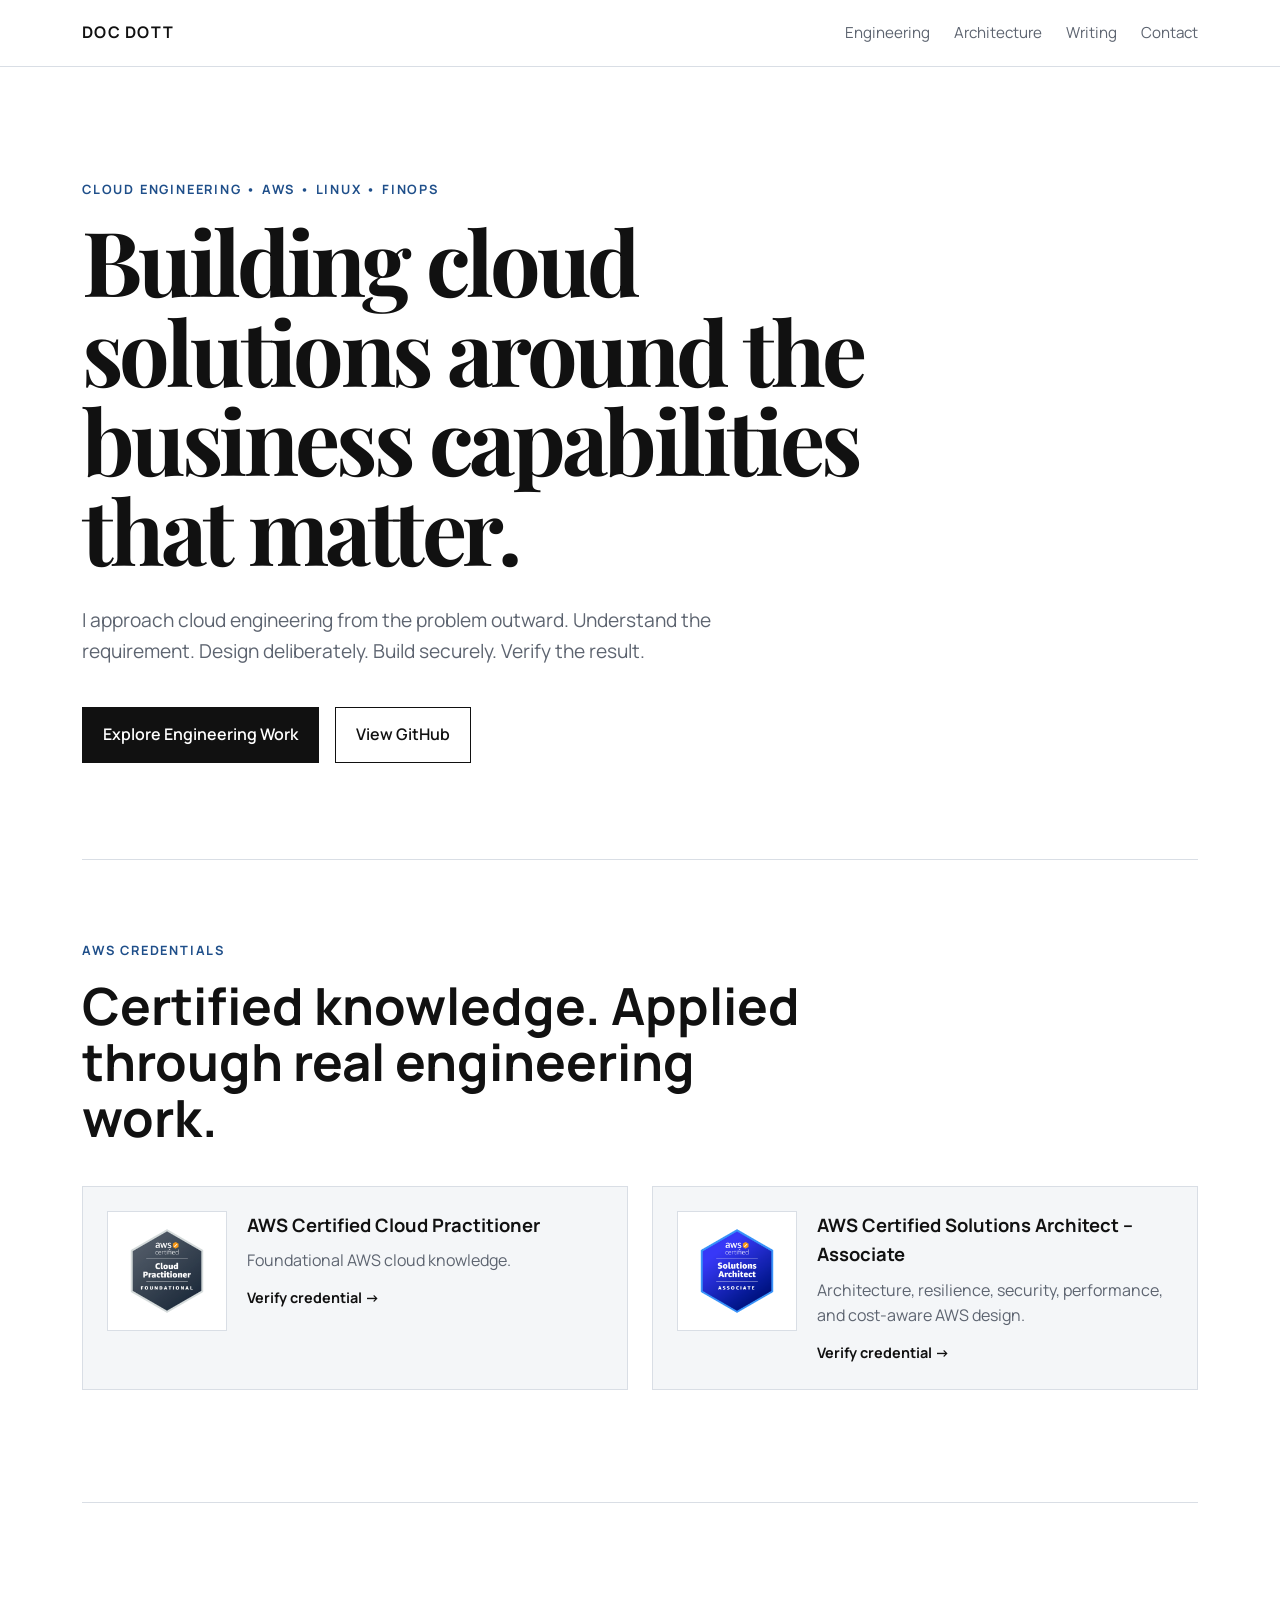
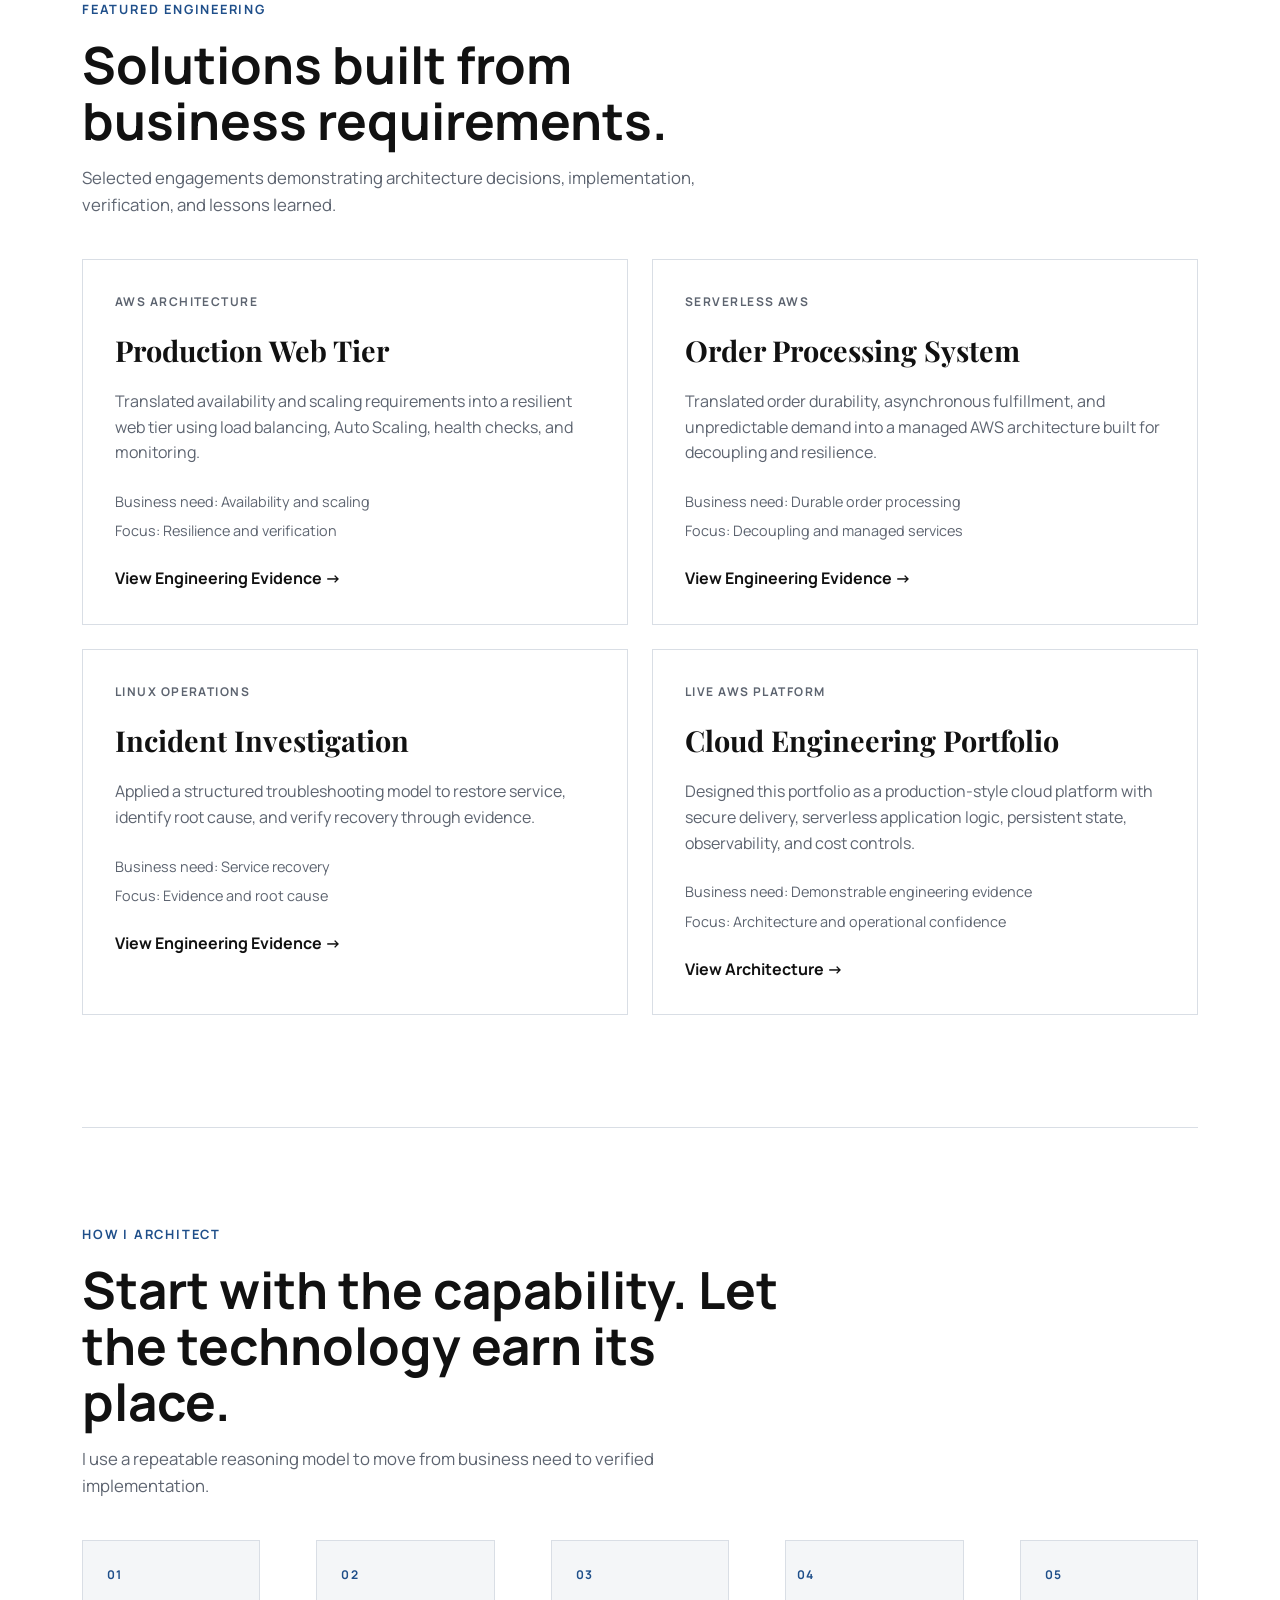
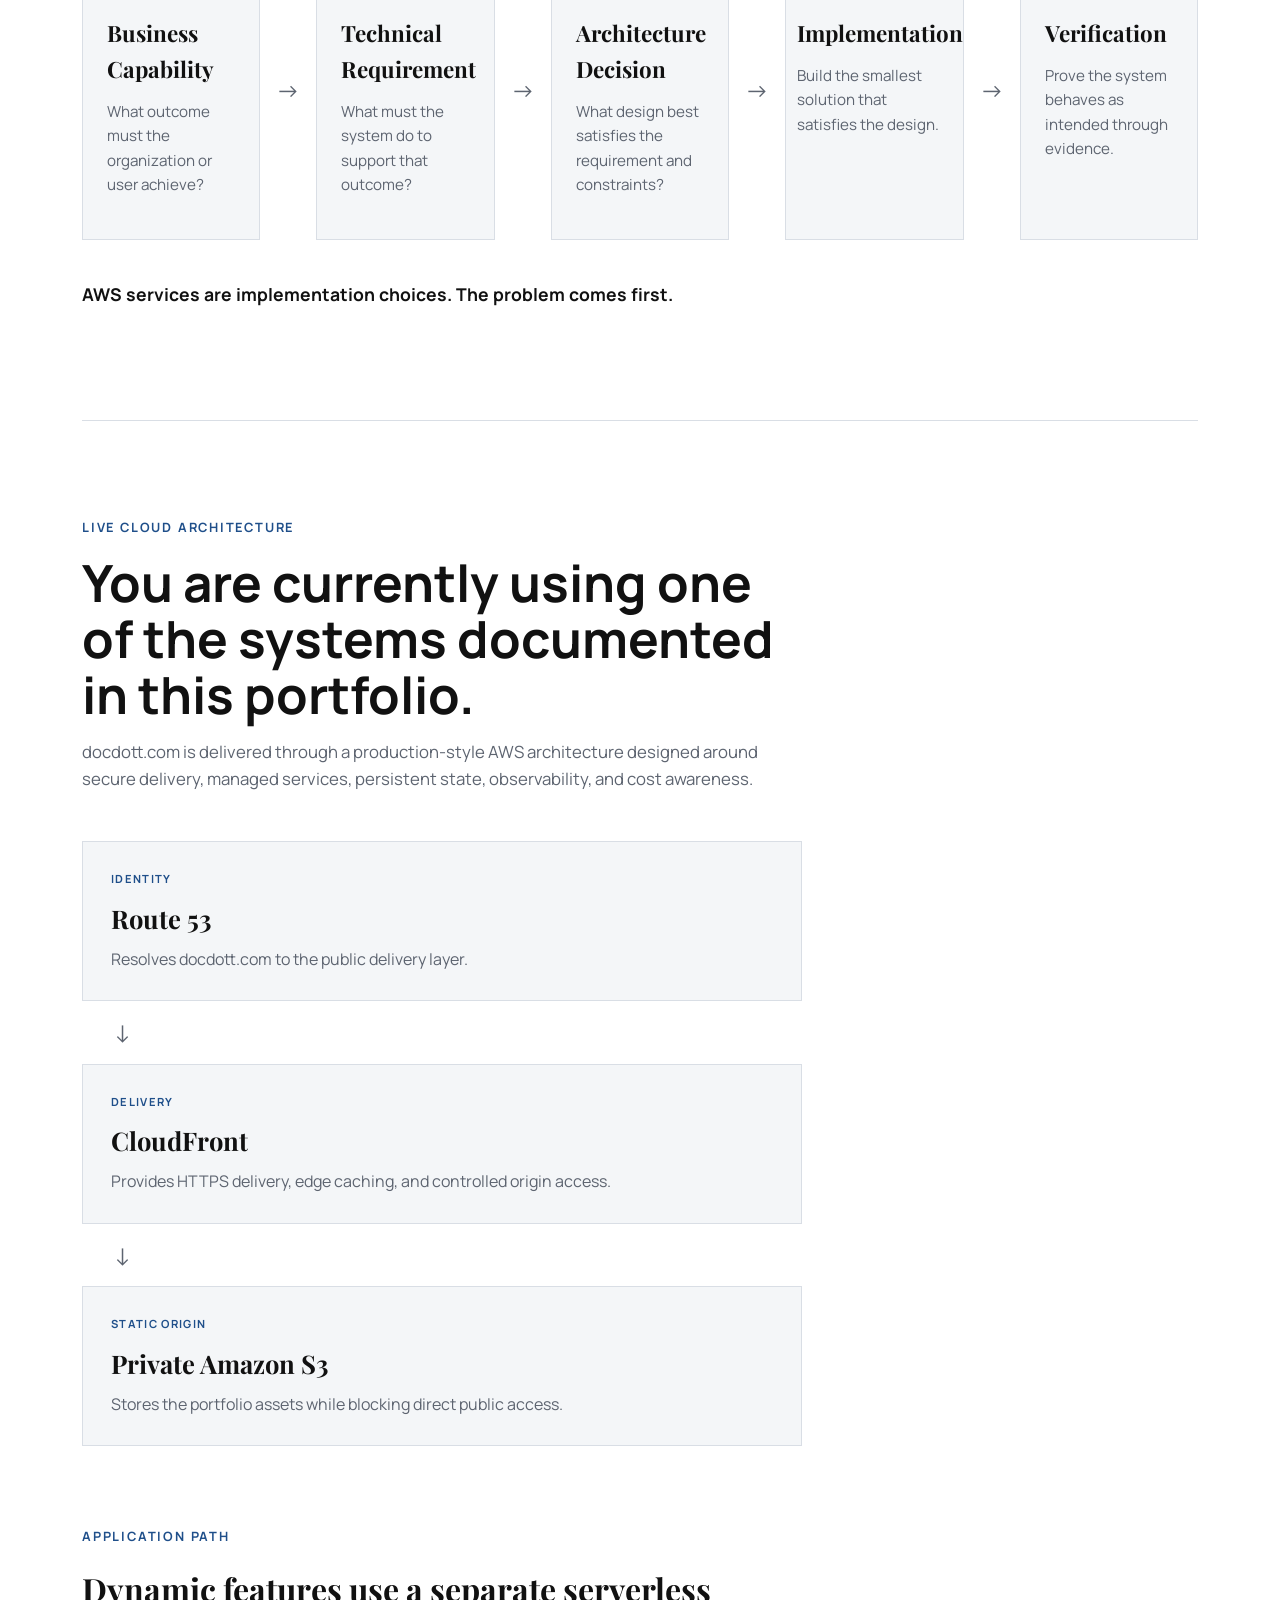
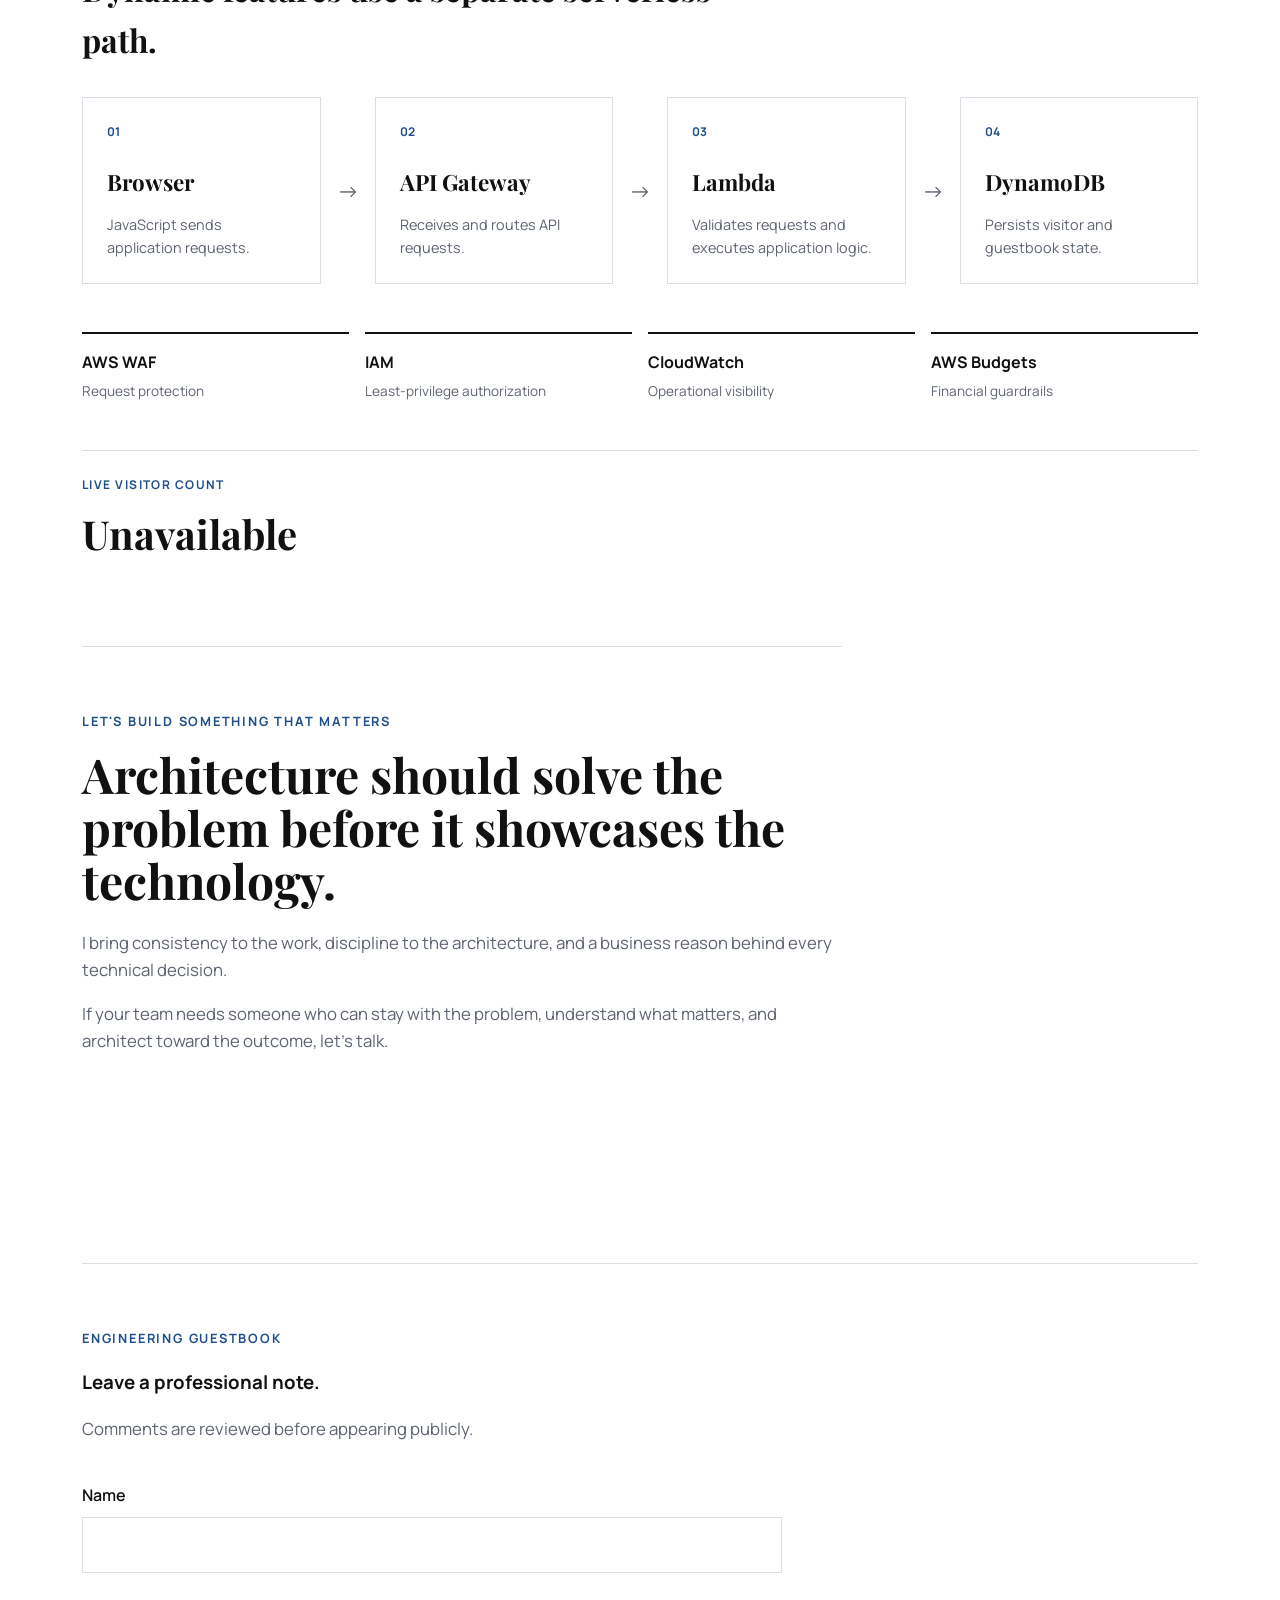
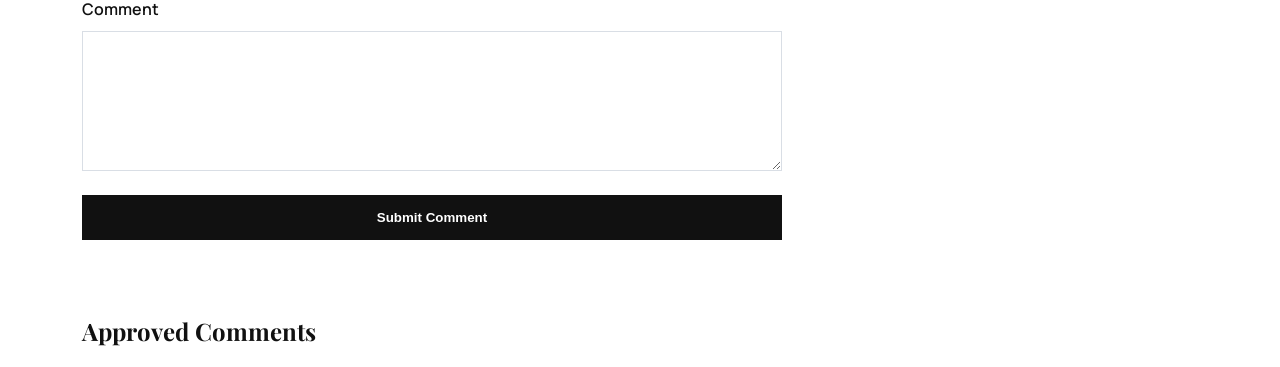
==== engagements/engagement-10/website/index.html @ fca522f1 "feat: complete recruiter-facing portfolio narrative" ====
<!DOCTYPE html>
<html lang="en">
<head>
    <meta charset="UTF-8">
    <meta name="viewport" content="width=device-width, initial-scale=1.0">

    <title>Doc Dott | Cloud Engineering</title>

    <meta
        name="description"
        content="Cloud engineering portfolio focused on architecture, business capabilities, and verified solutions."
    >

    <link rel="preconnect" href="https://fonts.googleapis.com">
<link rel="preconnect" href="https://fonts.gstatic.com" crossorigin>

<link
    href="https://fonts.googleapis.com/css2?family=Manrope:wght@400;500;600;700&family=Playfair+Display:wght@600;700&display=swap"
    rel="stylesheet"
>

<link rel="stylesheet" href="css/styles.css">
</head>

<body>

    <header class="site-header">
        <nav class="navigation">
            <a class="brand" href="/">DOC DOTT</a>

            <div class="nav-links">
                <a href="#engineering">Engineering</a>
                <a href="#architecture">Architecture</a>
                <a href="#writing">Writing</a>
                <a href="#contact">Contact</a>
            </div>
        </nav>
    </header>

    <main>

        <section class="hero">
            <p class="eyebrow">CLOUD ENGINEERING • AWS • LINUX • FINOPS</p>

            <h1>
                Building cloud solutions around the
                business capabilities that matter.
            </h1>

            <p class="hero-description">
                I approach cloud engineering from the problem outward.
                Understand the requirement. Design deliberately.
                Build securely. Verify the result.
            </p>

            <div class="hero-actions">
                <a class="button primary" href="#engineering">
                    Explore Engineering Work
                </a>

                <a
                    class="button secondary"
                    href="https://github.com/Sirhurryup/Designing-Scalable-Systems-for-Real-People"
                    target="_blank"
                    rel="noopener noreferrer"
                >
                    View GitHub
                </a>
            </div>
        </section>

        <section class="credentials" aria-labelledby="credentials-heading">

            <div class="section-heading">
                <p class="eyebrow">AWS CREDENTIALS</p>
                <h2 id="credentials-heading">
                    Certified knowledge. Applied through real engineering work.
                </h2>
            </div>

            <div class="credential-grid">

    <article class="credential-card">
        <a
            class="credential-badge"
            href="https://www.credly.com/badges/890779fa-e023-41a5-ac80-a017dc4f284e/public_url"
            target="_blank"
            rel="noopener noreferrer"
            aria-label="Verify AWS Certified Cloud Practitioner credential"
        >
            <img
                src="assets/aws-certified-cloud-practitioner.png"
                alt="AWS Certified Cloud Practitioner badge"
            >
        </a>

        <div>
            <h3>AWS Certified Cloud Practitioner</h3>
            <p>Foundational AWS cloud knowledge.</p>

            <a
                class="credential-link"
                href="https://www.credly.com/badges/890779fa-e023-41a5-ac80-a017dc4f284e/public_url"
                target="_blank"
                rel="noopener noreferrer"
            >
                Verify credential →
            </a>
        </div>
    </article>

    <article class="credential-card">
        <a
            class="credential-badge"
            href="https://www.credly.com/badges/13703fc8-b181-488c-9ca9-7412e6583412/public_url"
            target="_blank"
            rel="noopener noreferrer"
            aria-label="Verify AWS Certified Solutions Architect Associate credential"
        >
            <img
                src="assets/aws-certified-solutions-architect-associate.png"
                alt="AWS Certified Solutions Architect Associate badge"
            >
        </a>

        <div>
            <h3>AWS Certified Solutions Architect – Associate</h3>
            <p>
                Architecture, resilience, security, performance,
                and cost-aware AWS design.
            </p>

            <a
                class="credential-link"
                href="https://www.credly.com/badges/13703fc8-b181-488c-9ca9-7412e6583412/public_url"
                target="_blank"
                rel="noopener noreferrer"
            >
                Verify credential →
            </a>
        </div>
    </article>

</div>

        </section>
        <section class="engineering" id="engineering" aria-labelledby="engineering-heading">

    <div class="section-heading">
        <p class="eyebrow">FEATURED ENGINEERING</p>
        <h2 id="engineering-heading">
            Solutions built from business requirements.
        </h2>
        <p>
            Selected engagements demonstrating architecture decisions,
            implementation, verification, and lessons learned.
        </p>
    </div>

    <div class="project-grid">

        <article class="project-card">
            <p class="project-label">AWS ARCHITECTURE</p>
            <h3>Production Web Tier</h3>
            <p>
                Translated availability and scaling requirements into a resilient web tier using load balancing, Auto Scaling, health checks, and monitoring.
            </p>

            <div class="project-meta">
                <span>Business need: Availability and scaling</span>
                <span>Focus: Resilience and verification</span>
            </div>

            <a href="#" class="project-link">
                View Engineering Evidence →
            </a>
        </article>

        <article class="project-card">
            <p class="project-label">SERVERLESS AWS</p>
            <h3>Order Processing System</h3>
            <p>
                Translated order durability, asynchronous fulfillment, and unpredictable
                demand into a managed AWS architecture built for decoupling and resilience.
            </p>

            <div class="project-meta">
                <span>Business need: Durable order processing</span>
                <span>Focus: Decoupling and managed services</span>
            </div>

            <a href="#" class="project-link">
                View Engineering Evidence →
            </a>
        </article>

        <article class="project-card">
            <p class="project-label">LINUX OPERATIONS</p>
            <h3>Incident Investigation</h3>
            <p>
                Applied a structured troubleshooting model to restore service,
                identify root cause, and verify recovery through evidence.
            </p>

            <div class="project-meta">
                <span>Business need: Service recovery</span>
                <span>Focus: Evidence and root cause</span>
            </div>

            <a href="#" class="project-link">
                View Engineering Evidence →
            </a>
        </article>

        <article class="project-card">
            <p class="project-label">LIVE AWS PLATFORM</p>
            <h3>Cloud Engineering Portfolio</h3>
            <p>
                Designed this portfolio as a production-style cloud platform
                with secure delivery, serverless application logic,
                persistent state, observability, and cost controls.
            </p>

            <div class="project-meta">
                <span>Business need: Demonstrable engineering evidence</span>
                <span>Focus: Architecture and operational confidence</span>
            </div>

            <a href="#" class="project-link">
                View Architecture →
            </a>
        </article>

    </div>

</section>

<section class="architecture-method" id="architecture" aria-labelledby="architecture-heading">

    <div class="section-heading">
        <p class="eyebrow">HOW I ARCHITECT</p>
        <h2 id="architecture-heading">
            Start with the capability. Let the technology earn its place.
        </h2>
        <p>
            I use a repeatable reasoning model to move from business need
            to verified implementation.
        </p>
    </div>

    <div class="architecture-flow">

        <div class="architecture-step">
            <span class="step-number">01</span>
            <h3>Business Capability</h3>
            <p>What outcome must the organization or user achieve?</p>
        </div>

        <div class="architecture-arrow" aria-hidden="true">→</div>

        <div class="architecture-step">
            <span class="step-number">02</span>
            <h3>Technical Requirement</h3>
            <p>What must the system do to support that outcome?</p>
        </div>

        <div class="architecture-arrow" aria-hidden="true">→</div>

        <div class="architecture-step">
            <span class="step-number">03</span>
            <h3>Architecture Decision</h3>
            <p>What design best satisfies the requirement and constraints?</p>
        </div>

        <div class="architecture-arrow" aria-hidden="true">→</div>

        <div class="architecture-step">
            <span class="step-number">04</span>
            <h3>Implementation</h3>
            <p>Build the smallest solution that satisfies the design.</p>
        </div>

        <div class="architecture-arrow" aria-hidden="true">→</div>

        <div class="architecture-step">
            <span class="step-number">05</span>
            <h3>Verification</h3>
            <p>Prove the system behaves as intended through evidence.</p>
        </div>

    </div>

    <p class="architecture-principle">
        AWS services are implementation choices. The problem comes first.
    </p>

</section>

<section class="live-architecture" aria-labelledby="live-architecture-heading">

    <div class="section-heading">
        <p class="eyebrow">LIVE CLOUD ARCHITECTURE</p>

        <h2 id="live-architecture-heading">
            You are currently using one of the systems documented in this portfolio.
        </h2>

        <p>
            docdott.com is delivered through a production-style AWS architecture
            designed around secure delivery, managed services, persistent state,
            observability, and cost awareness.
        </p>
    </div>

    <div class="architecture-stack">

        <div class="architecture-layer">
            <span class="layer-label">IDENTITY</span>
            <h3>Route 53</h3>
            <p>Resolves docdott.com to the public delivery layer.</p>
        </div>

        <div class="stack-arrow" aria-hidden="true">↓</div>

        <div class="architecture-layer">
            <span class="layer-label">DELIVERY</span>
            <h3>CloudFront</h3>
            <p>Provides HTTPS delivery, edge caching, and controlled origin access.</p>
        </div>

        <div class="stack-arrow" aria-hidden="true">↓</div>

        <div class="architecture-layer">
            <span class="layer-label">STATIC ORIGIN</span>
            <h3>Private Amazon S3</h3>
            <p>Stores the portfolio assets while blocking direct public access.</p>
        </div>

    </div>

    <div class="backend-heading">
        <p class="eyebrow">APPLICATION PATH</p>
        <h3>Dynamic features use a separate serverless path.</h3>
    </div>

    <div class="backend-flow">

        <div class="backend-service">
            <span>01</span>
            <h4>Browser</h4>
            <p>JavaScript sends application requests.</p>
        </div>

        <div class="backend-arrow" aria-hidden="true">→</div>

        <div class="backend-service">
            <span>02</span>
            <h4>API Gateway</h4>
            <p>Receives and routes API requests.</p>
        </div>

        <div class="backend-arrow" aria-hidden="true">→</div>

        <div class="backend-service">
            <span>03</span>
            <h4>Lambda</h4>
            <p>Validates requests and executes application logic.</p>
        </div>

        <div class="backend-arrow" aria-hidden="true">→</div>

        <div class="backend-service">
            <span>04</span>
            <h4>DynamoDB</h4>
            <p>Persists visitor and guestbook state.</p>
        </div>

    </div>

    <div class="architecture-controls">

        <div>
            <strong>AWS WAF</strong>
            <span>Request protection</span>
        </div>

        <div>
            <strong>IAM</strong>
            <span>Least-privilege authorization</span>
        </div>

        <div>
            <strong>CloudWatch</strong>
            <span>Operational visibility</span>
        </div>

        <div>
            <strong>AWS Budgets</strong>
            <span>Financial guardrails</span>
        </div>

    </div>

    <div class="live-metric">
    <span class="metric-label">LIVE VISITOR COUNT</span>
    <strong id="visitor-count">Loading...</strong>
</div>

<div class="closing-note" id="contact">
    <p class="eyebrow">LET'S BUILD SOMETHING THAT MATTERS</p>

    <h3>
        Architecture should solve the problem before it showcases the technology.
    </h3>

    <p>
        I bring consistency to the work, discipline to the architecture,
        and a business reason behind every technical decision.
    </p>

    <p>
        If your team needs someone who can stay with the problem,
        understand what matters, and architect toward the outcome,
        let's talk.
    </p>
</div>

</section>

<div class="guestbook">
    <div class="section-heading">
        <p class="eyebrow">ENGINEERING GUESTBOOK</p>
        <h3>Leave a professional note.</h3>
        <p>
            Comments are reviewed before appearing publicly.
        </p>
    </div>

    <form id="guestbook-form" class="guestbook-form">
        <label>
            Name
            <input
                type="text"
                id="guestbook-name"
                name="name"
                minlength="2"
                maxlength="60"
                required
            >
        </label>

        <label>
            Comment
            <textarea
                id="guestbook-comment"
                name="comment"
                minlength="5"
                maxlength="500"
                required
            ></textarea>
        </label>

        <button type="submit" class="button primary">
            Submit Comment
        </button>

        <p id="guestbook-status" class="guestbook-status"></p>
    </form>

    <div class="guestbook-comments">
        <h4>Approved Comments</h4>
        <div id="guestbook-list"></div>
    </div>
</div>

    </main>
<script src="js/app.js"></script>
</body>
</html>
---- engagements/engagement-10/website/css/styles.css ----
:root {
    --page-width: 1180px;
    --text-main: #111111;
    --text-muted: #5d6470;
    --surface: #ffffff;
    --surface-soft: #f4f6f8;
    --border: #d9dee5;
    --accent: #1f4f8a;
}

* {
    box-sizing: border-box;
}

html {
    scroll-behavior: smooth;
}

body {
    margin: 0;
    font-family: "Manrope", sans-serif;
    color: var(--text-main);
    background: var(--surface);
    line-height: 1.6;
}

a {
    color: inherit;
    text-decoration: none;
}

.site-header {
    border-bottom: 1px solid var(--border);
    background: var(--surface);
}

.navigation {
    max-width: var(--page-width);
    margin: 0 auto;
    padding: 1.25rem 2rem;
    display: flex;
    align-items: center;
    justify-content: space-between;
    gap: 2rem;
}

.brand {
    font-weight: 700;
    letter-spacing: 0.08em;
}

.nav-links {
    display: flex;
    gap: 1.5rem;
    color: var(--text-muted);
    font-size: 0.95rem;
}

main {
    max-width: var(--page-width);
    margin: 0 auto;
    padding: 0 2rem;
}

.hero {
    padding: 7rem 0 6rem;
    max-width: 900px;
}

.eyebrow {
    margin: 0 0 1rem;
    font-size: 0.8rem;
    font-weight: 700;
    letter-spacing: 0.14em;
    color: var(--accent);
}

.hero h1 {
    margin: 0;
    font-family: "Playfair Display", serif;
    font-size: clamp(2.8rem, 7vw, 5.8rem);
    line-height: 1;
    letter-spacing: -0.04em;
    max-width: 1000px;
}

.hero-description {
    margin: 2rem 0 0;
    max-width: 680px;
    font-size: 1.2rem;
    color: var(--text-muted);
}

.hero-actions {
    margin-top: 2.5rem;
    display: flex;
    flex-wrap: wrap;
    gap: 1rem;
}

.button {
    display: inline-block;
    padding: 0.9rem 1.25rem;
    border: 1px solid var(--text-main);
    font-weight: 600;
}

.button.primary {
    background: var(--text-main);
    color: var(--surface);
}

.button.secondary {
    background: var(--surface);
}

.credentials {
    padding: 5rem 0 7rem;
    border-top: 1px solid var(--border);
}

.section-heading {
    max-width: 720px;
    margin-bottom: 2.5rem;
}

.section-heading h2 {
    margin: 0;
    font-size: clamp(2rem, 4vw, 3.2rem);
    line-height: 1.1;
}

.credential-grid {
    display: grid;
    grid-template-columns: repeat(2, minmax(0, 1fr));
    gap: 1.5rem;
}

.credential-card {
    display: flex;
    gap: 1.25rem;
    align-items: flex-start;
    padding: 1.5rem;
    border: 1px solid var(--border);
    background: var(--surface-soft);
}

.credential-badge {
    width: 110px;
    min-height: 110px;
    flex: 0 0 110px;
    display: grid;
    place-items: center;
    align-content: center;
    gap: 0.35rem;
    padding: 1rem;
    border: 1px solid var(--border);
    background: var(--surface);
    text-align: center;
}

.badge-mark {
    font-weight: 700;
    letter-spacing: 0.08em;
}

.badge-level {
    font-size: 0.75rem;
    color: var(--text-muted);
}

.credential-link {
    display: inline-block;
    margin-top: 0.75rem;
    font-weight: 700;
    font-size: 0.9rem;
}

.credential-link:hover {
    text-decoration: underline;
}

.credential-card h3 {
    margin: 0 0 0.5rem;
    font-size: 1.15rem;
}

.credential-card p {
    margin: 0;
    color: var(--text-muted);
}

@media (max-width: 760px) {
    .navigation {
        align-items: flex-start;
        flex-direction: column;
    }

    .nav-links {
        flex-wrap: wrap;
        gap: 0.75rem 1.25rem;
    }

    .hero {
        padding: 5rem 0 4rem;
    }

    .credential-grid {
        grid-template-columns: 1fr;
    }
}

.engineering {
    padding: 6rem 0 7rem;
    border-top: 1px solid var(--border);
}

.section-heading p:not(.eyebrow) {
    max-width: 680px;
    color: var(--text-muted);
    font-size: 1.05rem;
}

.project-grid {
    display: grid;
    grid-template-columns: repeat(2, minmax(0, 1fr));
    gap: 1.5rem;
}

.project-card {
    padding: 2rem;
    border: 1px solid var(--border);
    background: var(--surface);
}

.project-label {
    margin: 0 0 1rem;
    font-size: 0.75rem;
    font-weight: 700;
    letter-spacing: 0.12em;
    color: var(--accent);
}

.project-card h3 {
    margin: 0 0 1rem;
    font-family: "Playfair Display", serif;
    font-size: 1.8rem;
}

.project-card > p {
    color: var(--text-muted);
}

.project-meta {
    margin: 1.5rem 0;
    display: grid;
    gap: 0.4rem;
    font-size: 0.9rem;
    color: var(--text-muted);
}

.project-link {
    font-weight: 700;
}

.project-link:hover {
    text-decoration: underline;
}

@media (max-width: 760px) {
    .project-grid {
        grid-template-columns: 1fr;
    }
}

.architecture-method {
    padding: 6rem 0 7rem;
    border-top: 1px solid var(--border);
}

.architecture-flow {
    display: grid;
    grid-template-columns:
        minmax(0, 1fr) auto
        minmax(0, 1fr) auto
        minmax(0, 1fr) auto
        minmax(0, 1fr) auto
        minmax(0, 1fr);
    gap: 1rem;
    align-items: stretch;
}

.architecture-step {
    height: 100%;
    min-height: 300px;
    padding: 1.5rem;
    border: 1px solid var(--border);
    background: var(--surface-soft);
    display: flex;
    flex-direction: column;
}

.step-number {
    display: block;
    margin-bottom: 2rem;
    font-size: 0.75rem;
    font-weight: 700;
    letter-spacing: 0.12em;
    color: var(--accent);
}

.architecture-step h3 {
    margin: 0 0 0.75rem;
    font-family: "Playfair Display", serif;
    font-size: 1.4rem;
}

.architecture-step p {
    margin: 0;
    color: var(--text-muted);
    font-size: 0.95rem;
}

.architecture-arrow {
    align-self: center;
    font-size: 1.5rem;
    color: var(--text-muted);
}

.architecture-principle {
    margin: 2.5rem 0 0;
    font-size: 1.1rem;
    font-weight: 700;
}

@media (max-width: 980px) {
    .architecture-flow {
        grid-template-columns: 1fr;
    }

    .architecture-arrow {
        transform: rotate(90deg);
        justify-self: center;
    }

    .architecture-step {
        min-height: auto;
    }
}

.implementation-title {
    font-size: 1.25rem;
    letter-spacing: -0.02em;
}

.architecture-step:nth-of-type(7) {
    padding-left: 0.65rem;
}

.live-architecture {
    padding: 6rem 0 7rem;
    border-top: 1px solid var(--border);
}

.architecture-stack {
    max-width: 720px;
    display: grid;
    gap: 0.75rem;
    margin-top: 3rem;
}

.architecture-layer {
    padding: 1.75rem;
    border: 1px solid var(--border);
    background: var(--surface-soft);
}

.layer-label {
    display: block;
    margin-bottom: 0.6rem;
    font-size: 0.7rem;
    font-weight: 700;
    letter-spacing: 0.12em;
    color: var(--accent);
}

.architecture-layer h3 {
    margin: 0 0 0.5rem;
    font-family: "Playfair Display", serif;
    font-size: 1.6rem;
}

.architecture-layer p {
    margin: 0;
    color: var(--text-muted);
}

.stack-arrow {
    padding-left: 2rem;
    font-size: 1.5rem;
    color: var(--text-muted);
}

.backend-heading {
    margin-top: 5rem;
    max-width: 700px;
}

.backend-heading h3 {
    margin: 0;
    font-family: "Playfair Display", serif;
    font-size: 2rem;
}

.backend-flow {
    margin-top: 2rem;
    display: grid;
    grid-template-columns:
        minmax(0, 1fr) auto
        minmax(0, 1fr) auto
        minmax(0, 1fr) auto
        minmax(0, 1fr);
    gap: 1rem;
    align-items: stretch;
}

.backend-service {
    padding: 1.5rem;
    border: 1px solid var(--border);
    background: var(--surface);
}

.backend-service span {
    display: block;
    margin-bottom: 1.5rem;
    font-size: 0.75rem;
    font-weight: 700;
    color: var(--accent);
}

.backend-service h4 {
    margin: 0 0 0.75rem;
    font-family: "Playfair Display", serif;
    font-size: 1.4rem;
}

.backend-service p {
    margin: 0;
    color: var(--text-muted);
    font-size: 0.9rem;
}

.backend-arrow {
    align-self: center;
    font-size: 1.4rem;
    color: var(--text-muted);
}

.architecture-controls {
    margin-top: 3rem;
    display: grid;
    grid-template-columns: repeat(4, minmax(0, 1fr));
    gap: 1rem;
}

.architecture-controls div {
    padding-top: 1rem;
    border-top: 2px solid var(--text-main);
}

.architecture-controls strong,
.architecture-controls span {
    display: block;
}

.architecture-controls span {
    margin-top: 0.3rem;
    color: var(--text-muted);
    font-size: 0.85rem;
}

@media (max-width: 980px) {
    .backend-flow {
        grid-template-columns: 1fr;
    }

    .backend-arrow {
        transform: rotate(90deg);
        justify-self: center;
    }

    .architecture-controls {
        grid-template-columns: repeat(2, minmax(0, 1fr));
    }
}

@media (max-width: 600px) {
    .architecture-controls {
        grid-template-columns: 1fr;
    }
}

.live-metric {
    margin-top: 3rem;
    padding-top: 1.5rem;
    border-top: 1px solid var(--border);
}

.metric-label {
    display: block;
    margin-bottom: 0.5rem;
    font-size: 0.75rem;
    font-weight: 700;
    letter-spacing: 0.12em;
    color: var(--accent);
}

.live-metric strong {
    font-family: "Playfair Display", serif;
    font-size: 2.5rem;
}

.guestbook {
    margin-top: 5rem;
    padding-top: 4rem;
    border-top: 1px solid var(--border);
}

.guestbook-form {
    display: grid;
    gap: 1.5rem;
    max-width: 700px;
}

.guestbook-form label {
    display: grid;
    gap: 0.5rem;
    font-weight: 600;
}

.guestbook-form input,
.guestbook-form textarea {
    width: 100%;
    padding: 0.9rem 1rem;
    border: 1px solid var(--border);
    font: inherit;
    background: var(--surface);
}

.guestbook-form textarea {
    min-height: 140px;
    resize: vertical;
}

.guestbook-status {
    margin: 0;
    color: var(--text-muted);
}

.guestbook-comments {
    margin-top: 3rem;
}

.guestbook-comments h4 {
    margin-bottom: 1rem;
    font-family: "Playfair Display", serif;
    font-size: 1.5rem;
}

.guestbook-comment {
    padding: 1.25rem 0;
    border-top: 1px solid var(--border);
}

.guestbook-comment strong {
    display: block;
    margin-bottom: 0.4rem;
}

.guestbook-comment p {
    margin: 0;
    color: var(--text-muted);
}

.credential-badge {
    width: 120px;
    flex: 0 0 120px;
    display: block;
}

.credential-badge img {
    width: 100%;
    height: auto;
    display: block;
}

.credential-link {
    display: inline-block;
    margin-top: 0.75rem;
    font-weight: 700;
    font-size: 0.9rem;
}

.credential-link:hover {
    text-decoration: underline;
}

.closing-note {
    margin-top: 5rem;
    padding-top: 4rem;
    border-top: 1px solid var(--border);
    max-width: 760px;
}

.closing-note h3 {
    margin: 0 0 1.5rem;
    font-family: "Playfair Display", serif;
    font-size: clamp(2rem, 4vw, 3rem);
    line-height: 1.1;
}

.closing-note p:not(.eyebrow) {
    color: var(--text-muted);
    font-size: 1.05rem;
}
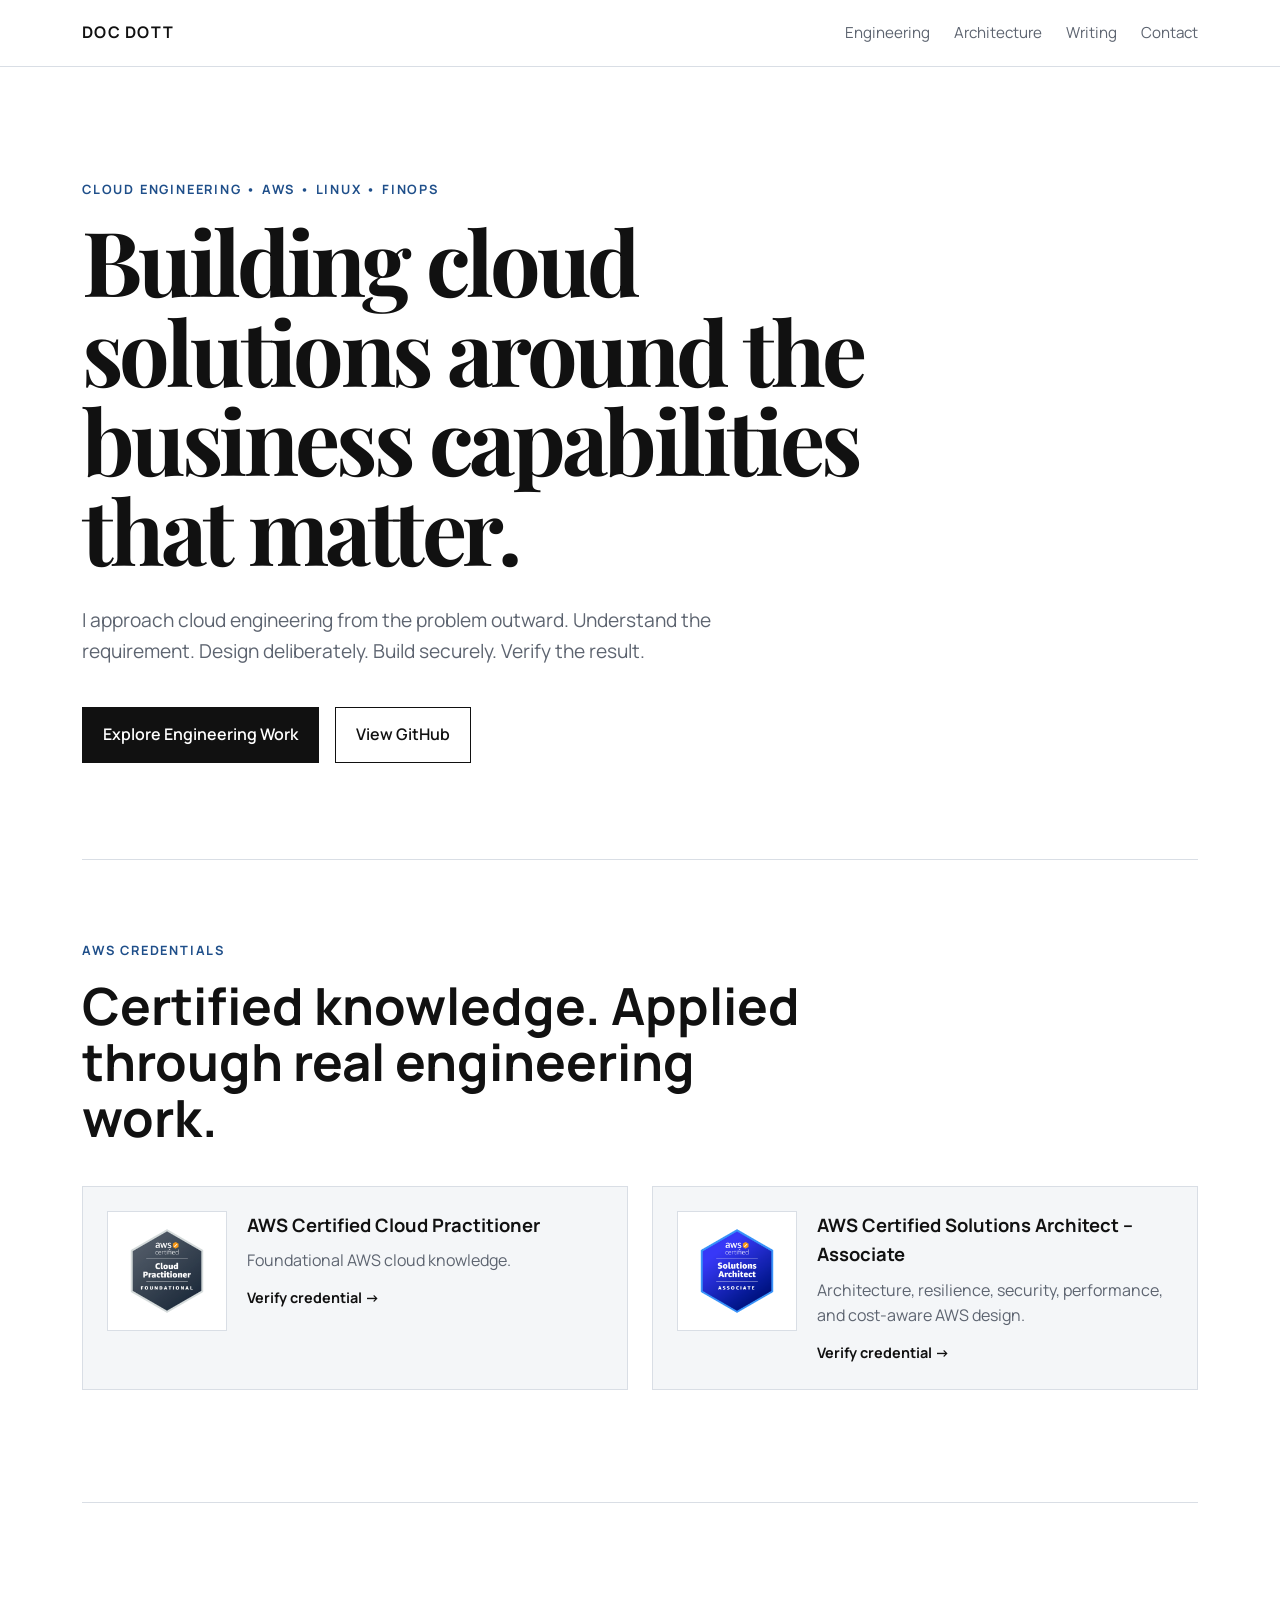
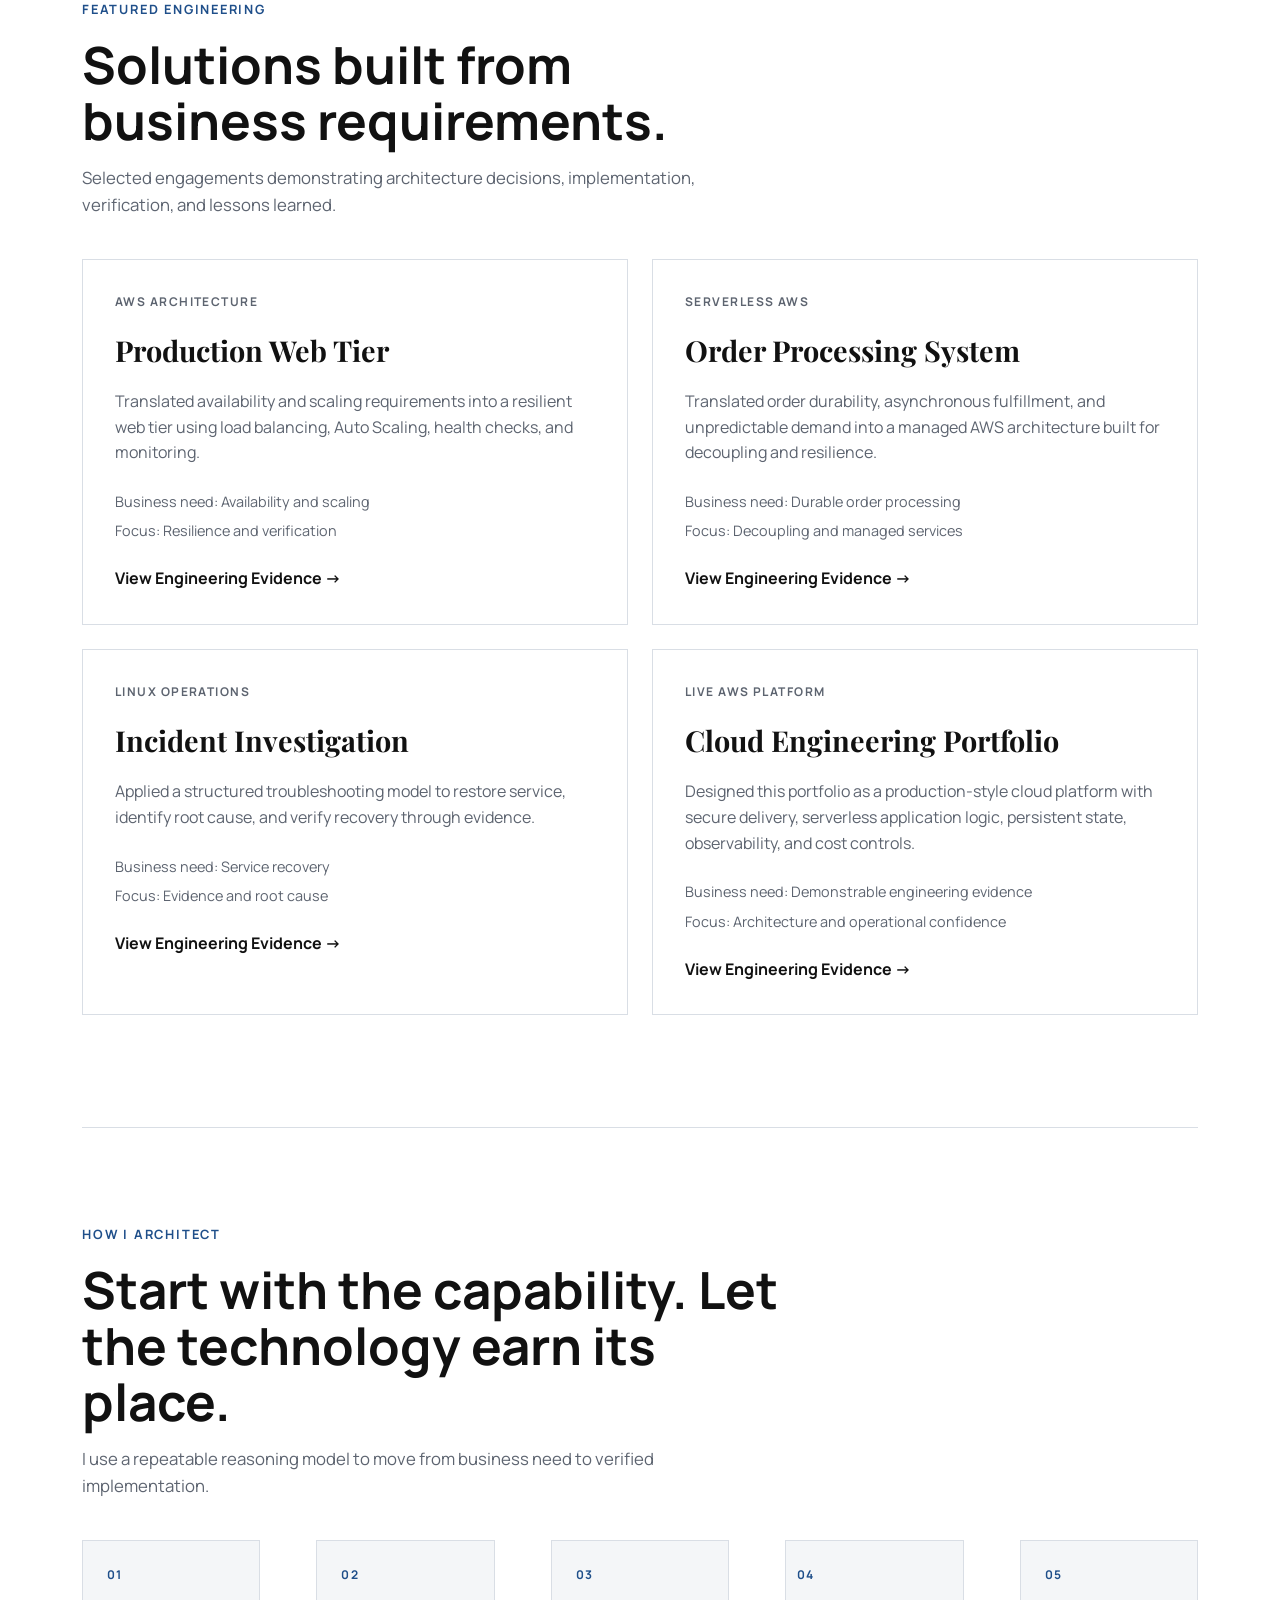
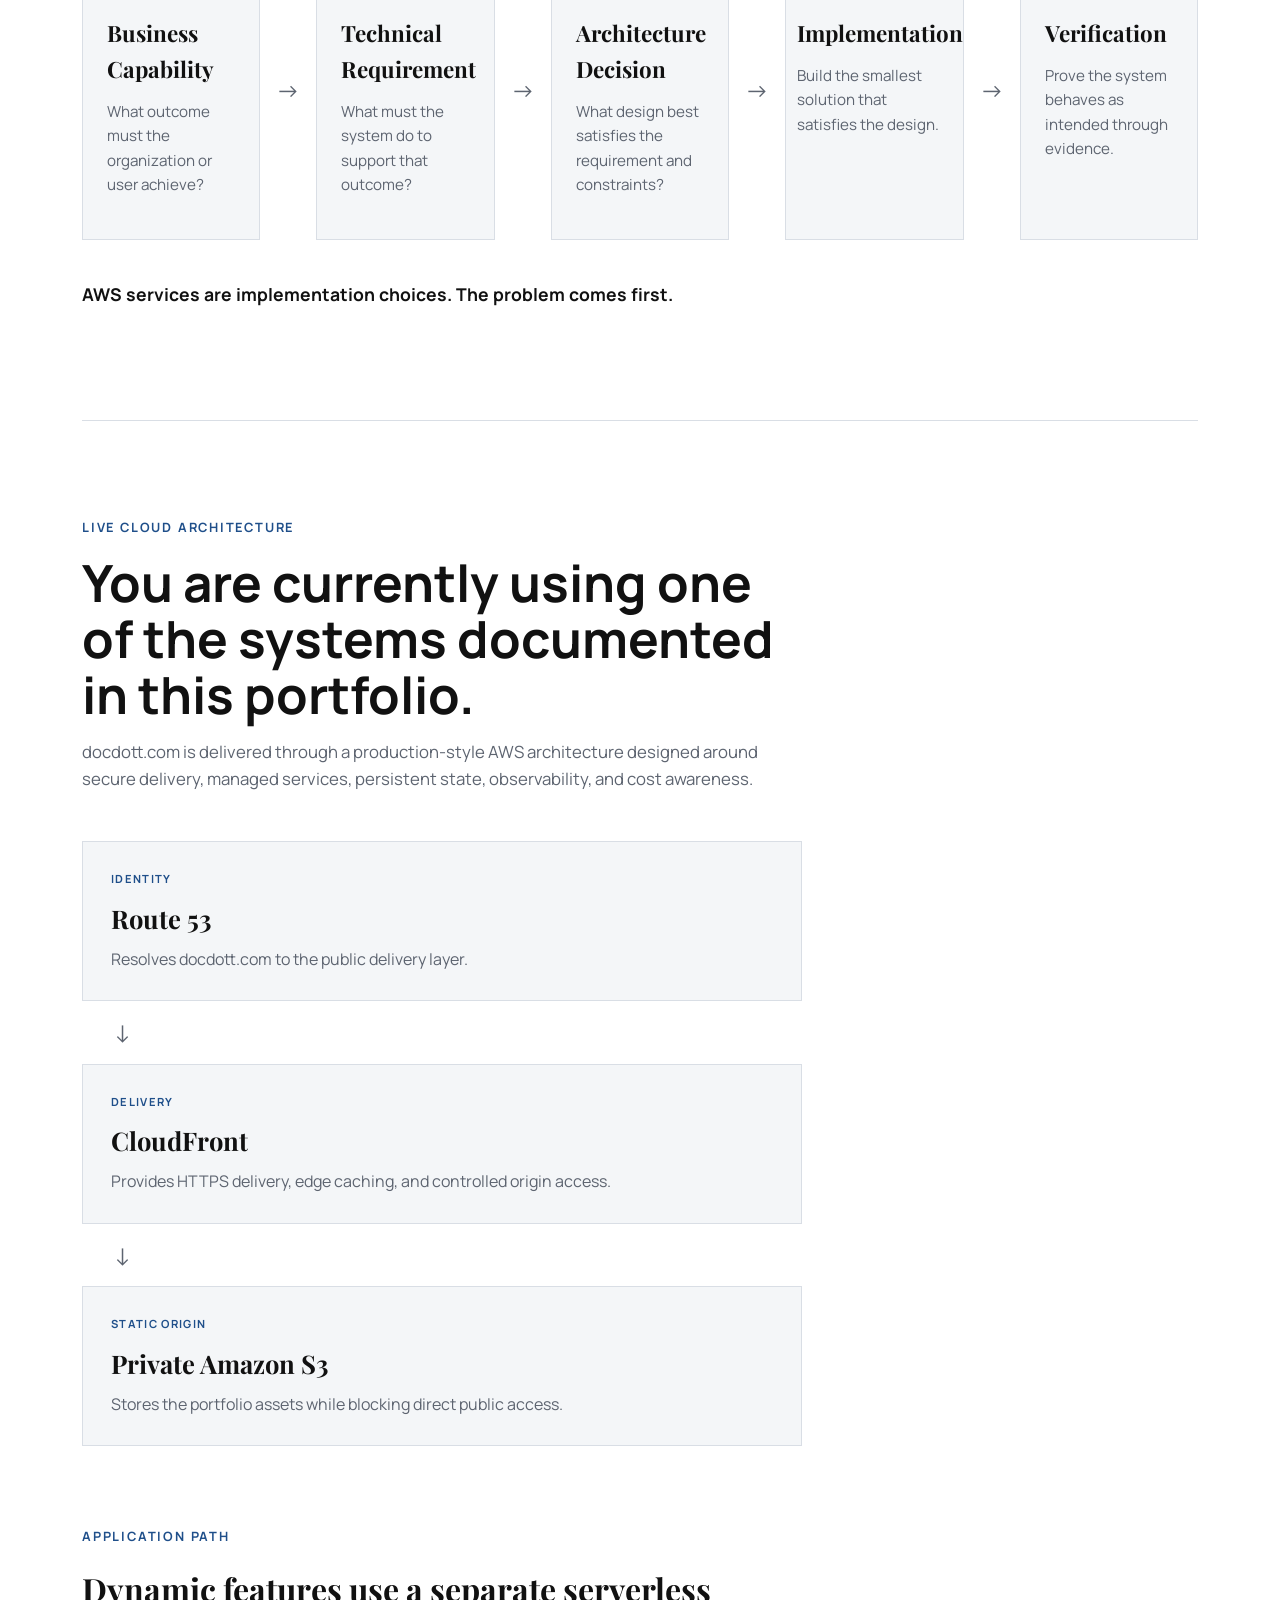
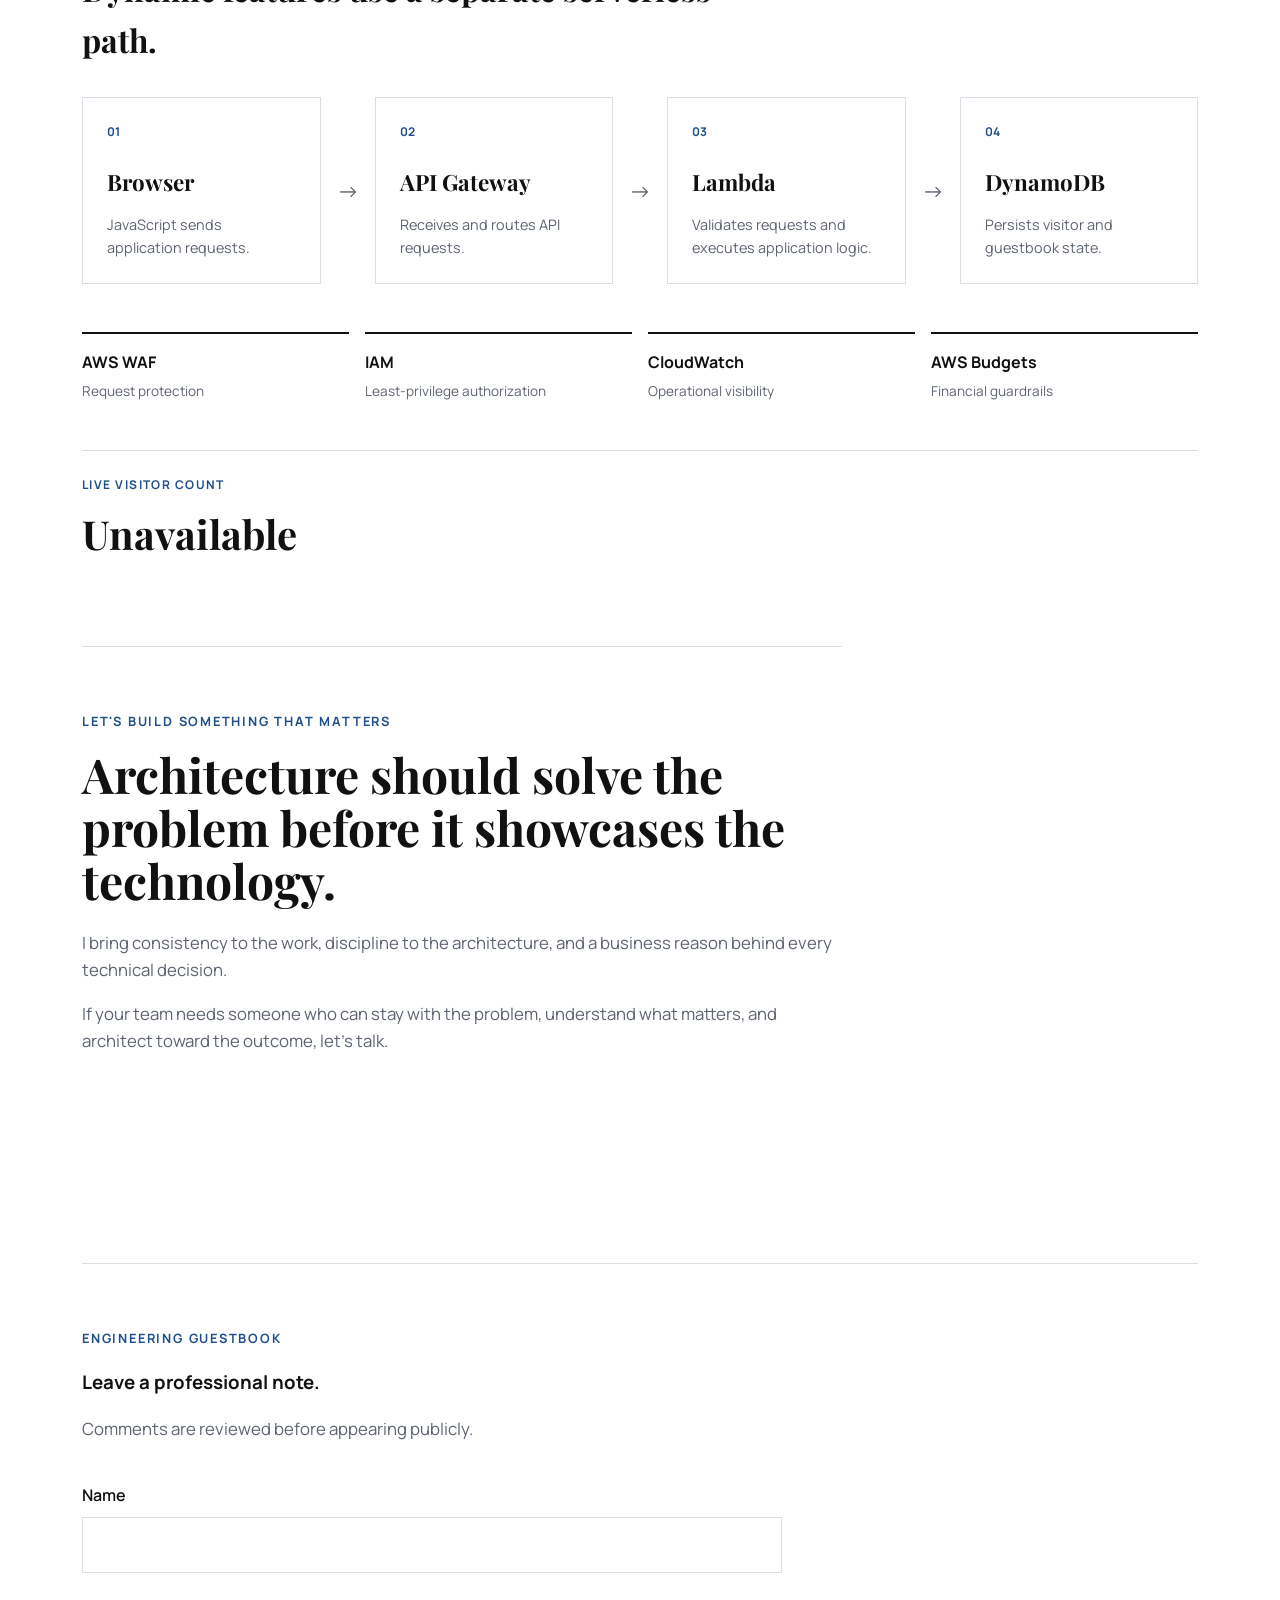
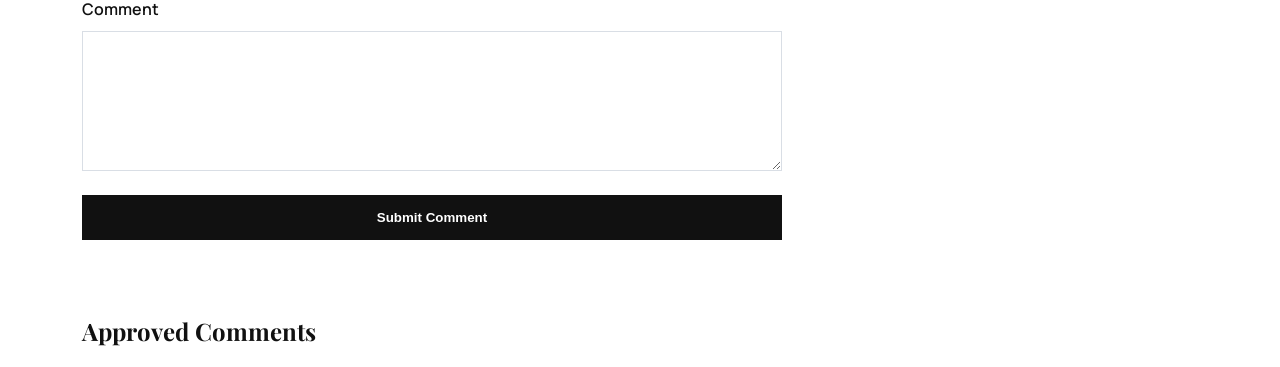
==== commit ca3d5e8e: "fix: connect portfolio cards to verified engineering evidence" ====
--- a/engagements/engagement-10/website/index.html
+++ b/engagements/engagement-10/website/index.html
@@ -171,9 +171,14 @@
                 <span>Focus: Resilience and verification</span>
             </div>
 
-            <a href="#" class="project-link">
-                View Engineering Evidence →
-            </a>
+           <a
+    href="https://github.com/Sirhurryup/Designing-Scalable-Systems-for-Real-People/tree/main/engagements/engagement-09"
+    class="project-link"
+    target="_blank"
+    rel="noopener noreferrer"
+>
+    View Engineering Evidence →
+</a>
         </article>
 
         <article class="project-card">
@@ -189,9 +194,14 @@
                 <span>Focus: Decoupling and managed services</span>
             </div>
 
-            <a href="#" class="project-link">
-                View Engineering Evidence →
-            </a>
+           <a
+    href="https://github.com/Sirhurryup/Designing-Scalable-Systems-for-Real-People/tree/main/engagements/engagement-09"
+    class="project-link"
+    target="_blank"
+    rel="noopener noreferrer"
+>
+    View Engineering Evidence →
+</a>
         </article>
 
         <article class="project-card">
@@ -207,9 +217,14 @@
                 <span>Focus: Evidence and root cause</span>
             </div>
 
-            <a href="#" class="project-link">
-                View Engineering Evidence →
-            </a>
+           <a
+    href="https://github.com/Sirhurryup/Designing-Scalable-Systems-for-Real-People/tree/main/engagements/engagement-09"
+    class="project-link"
+    target="_blank"
+    rel="noopener noreferrer"
+>
+    View Engineering Evidence →
+</a>
         </article>
 
         <article class="project-card">
@@ -226,9 +241,14 @@
                 <span>Focus: Architecture and operational confidence</span>
             </div>
 
-            <a href="#" class="project-link">
-                View Architecture →
-            </a>
+            <a
+    href="https://github.com/Sirhurryup/Designing-Scalable-Systems-for-Real-People/tree/main/engagements/engagement-09"
+    class="project-link"
+    target="_blank"
+    rel="noopener noreferrer"
+>
+    View Engineering Evidence →
+</a>
         </article>
 
     </div>
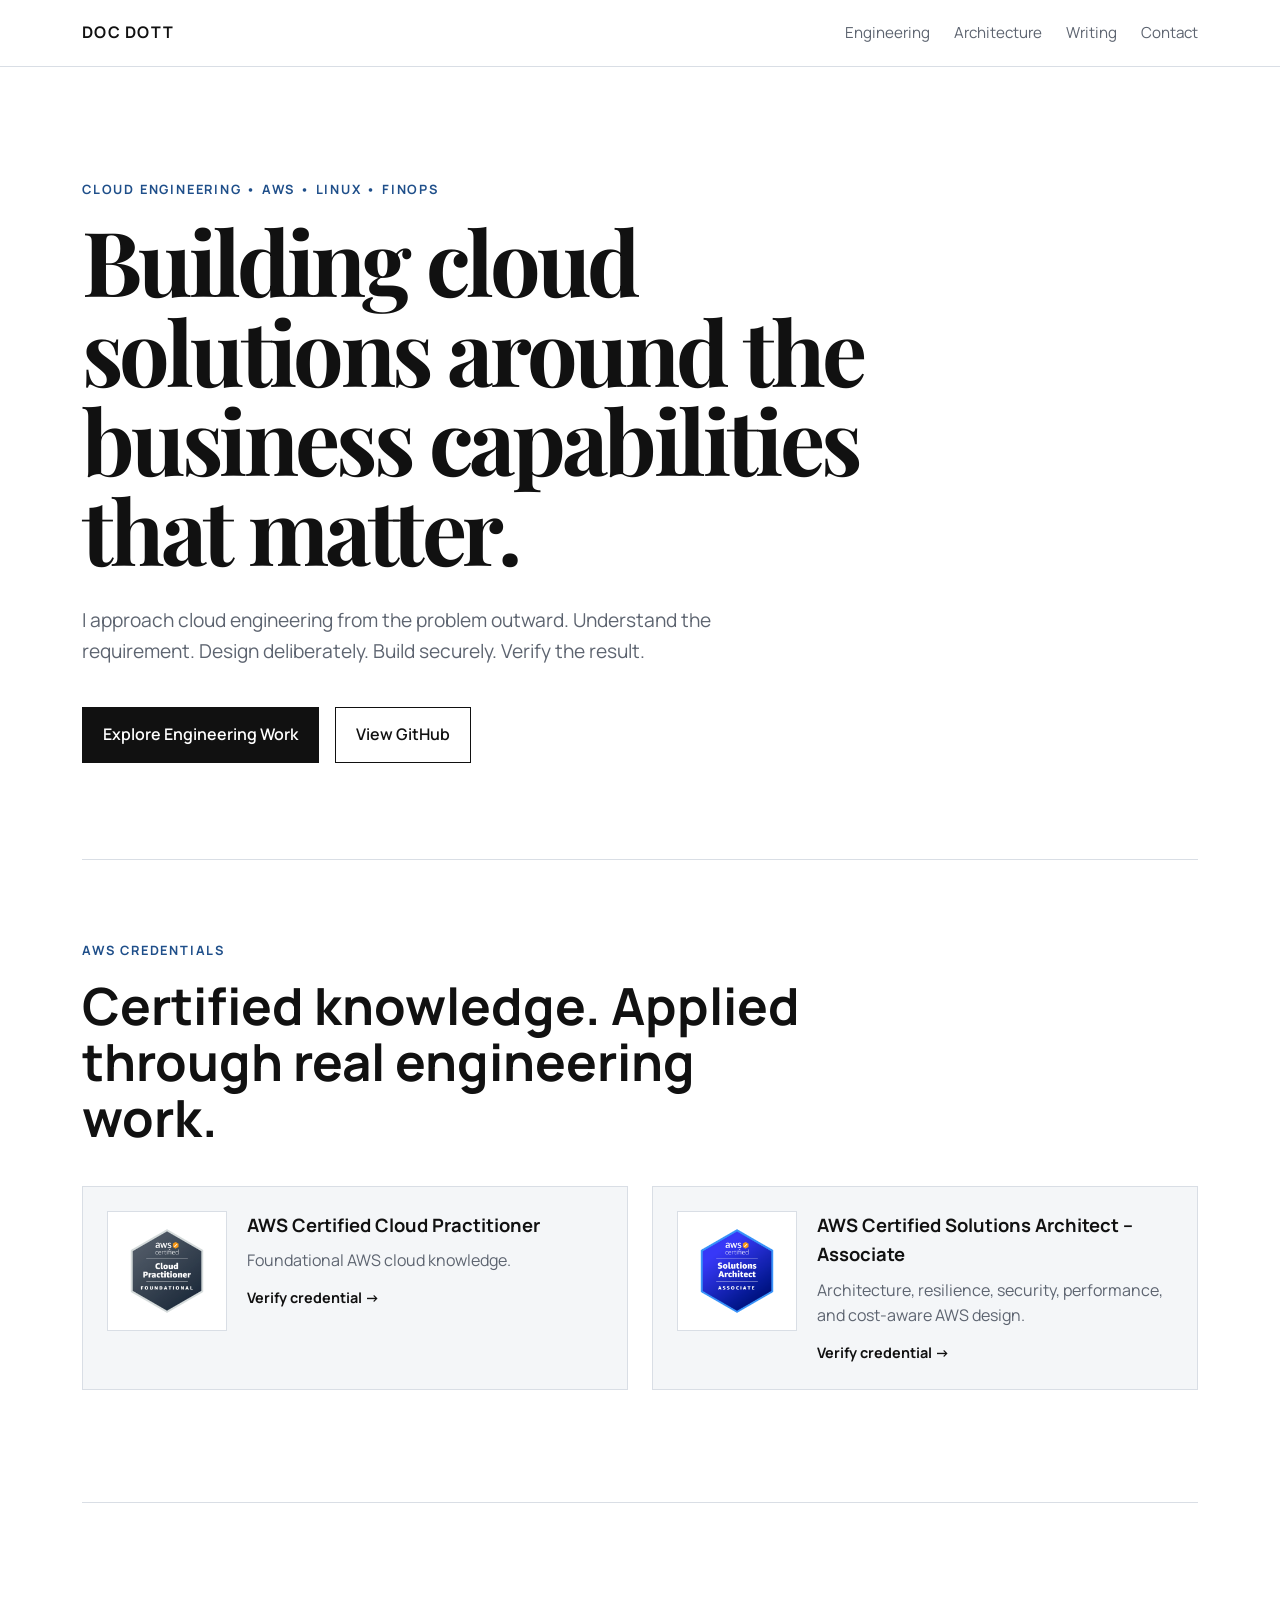
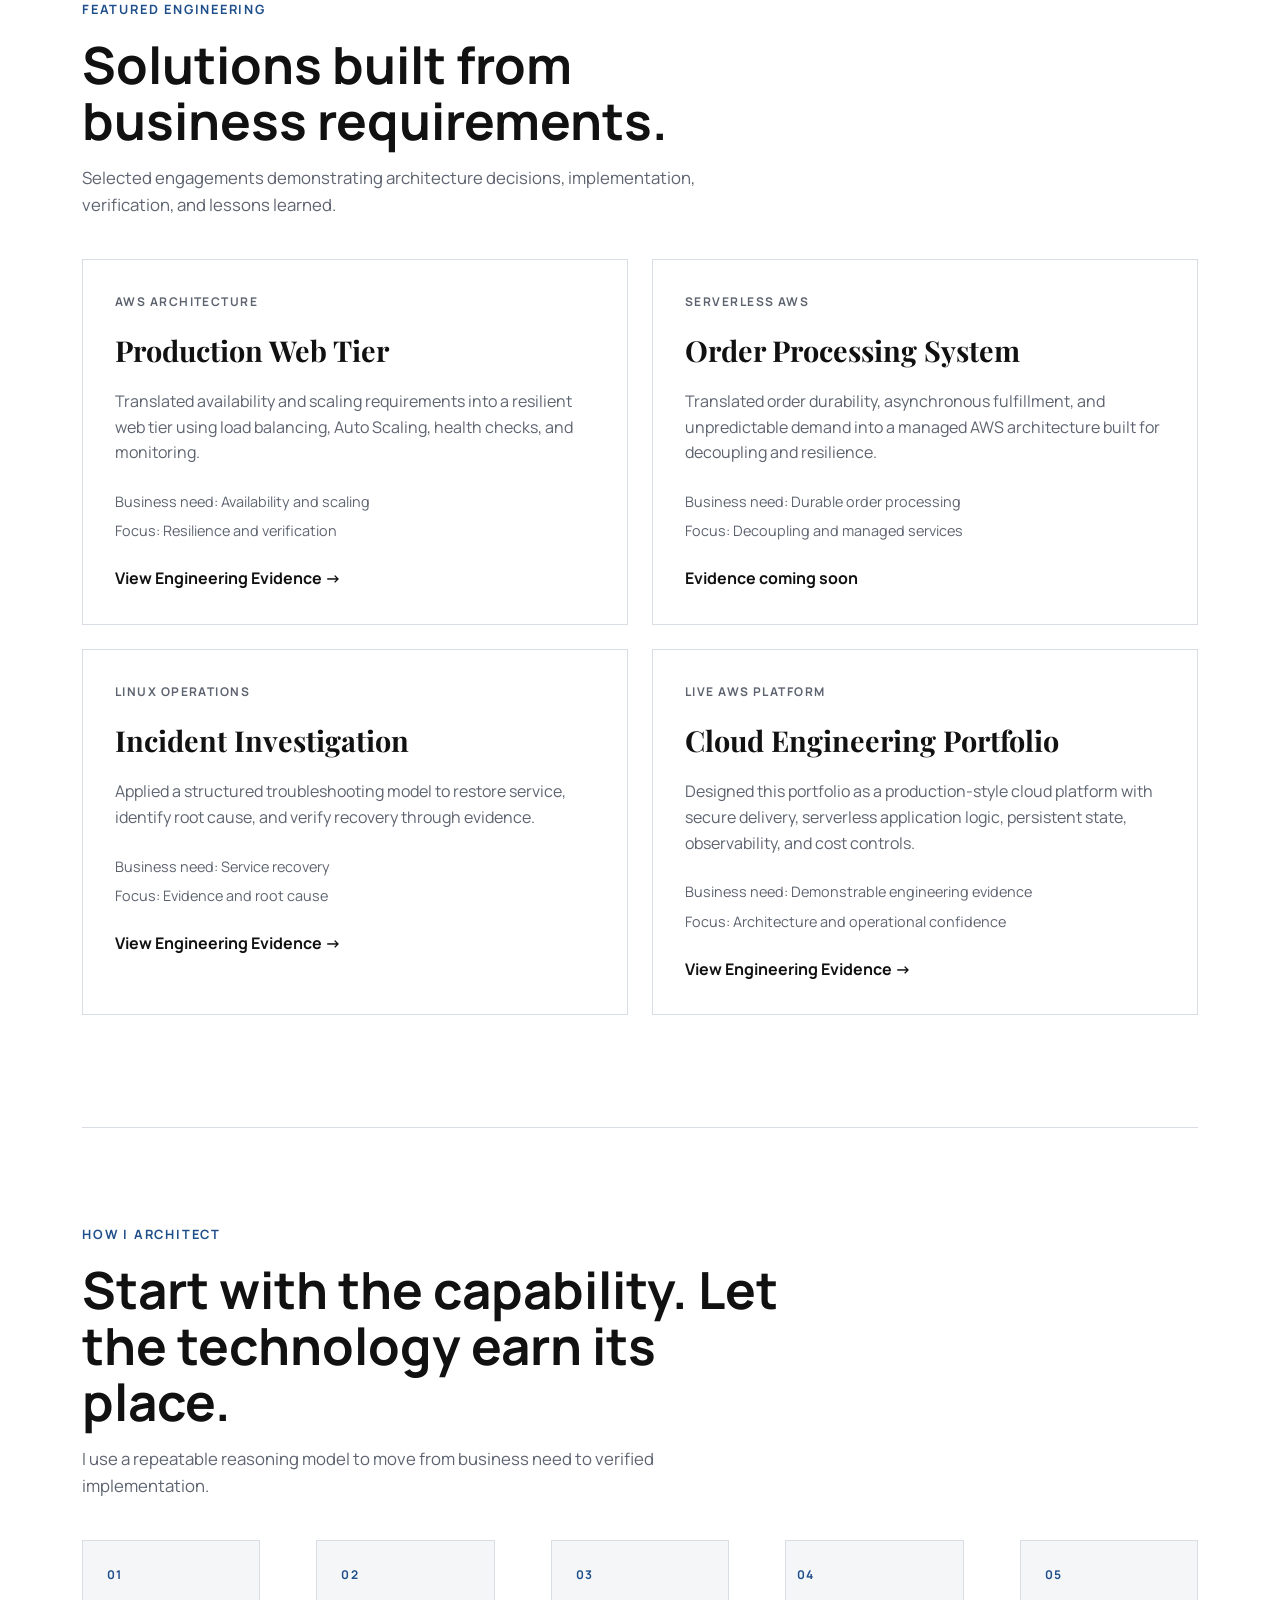
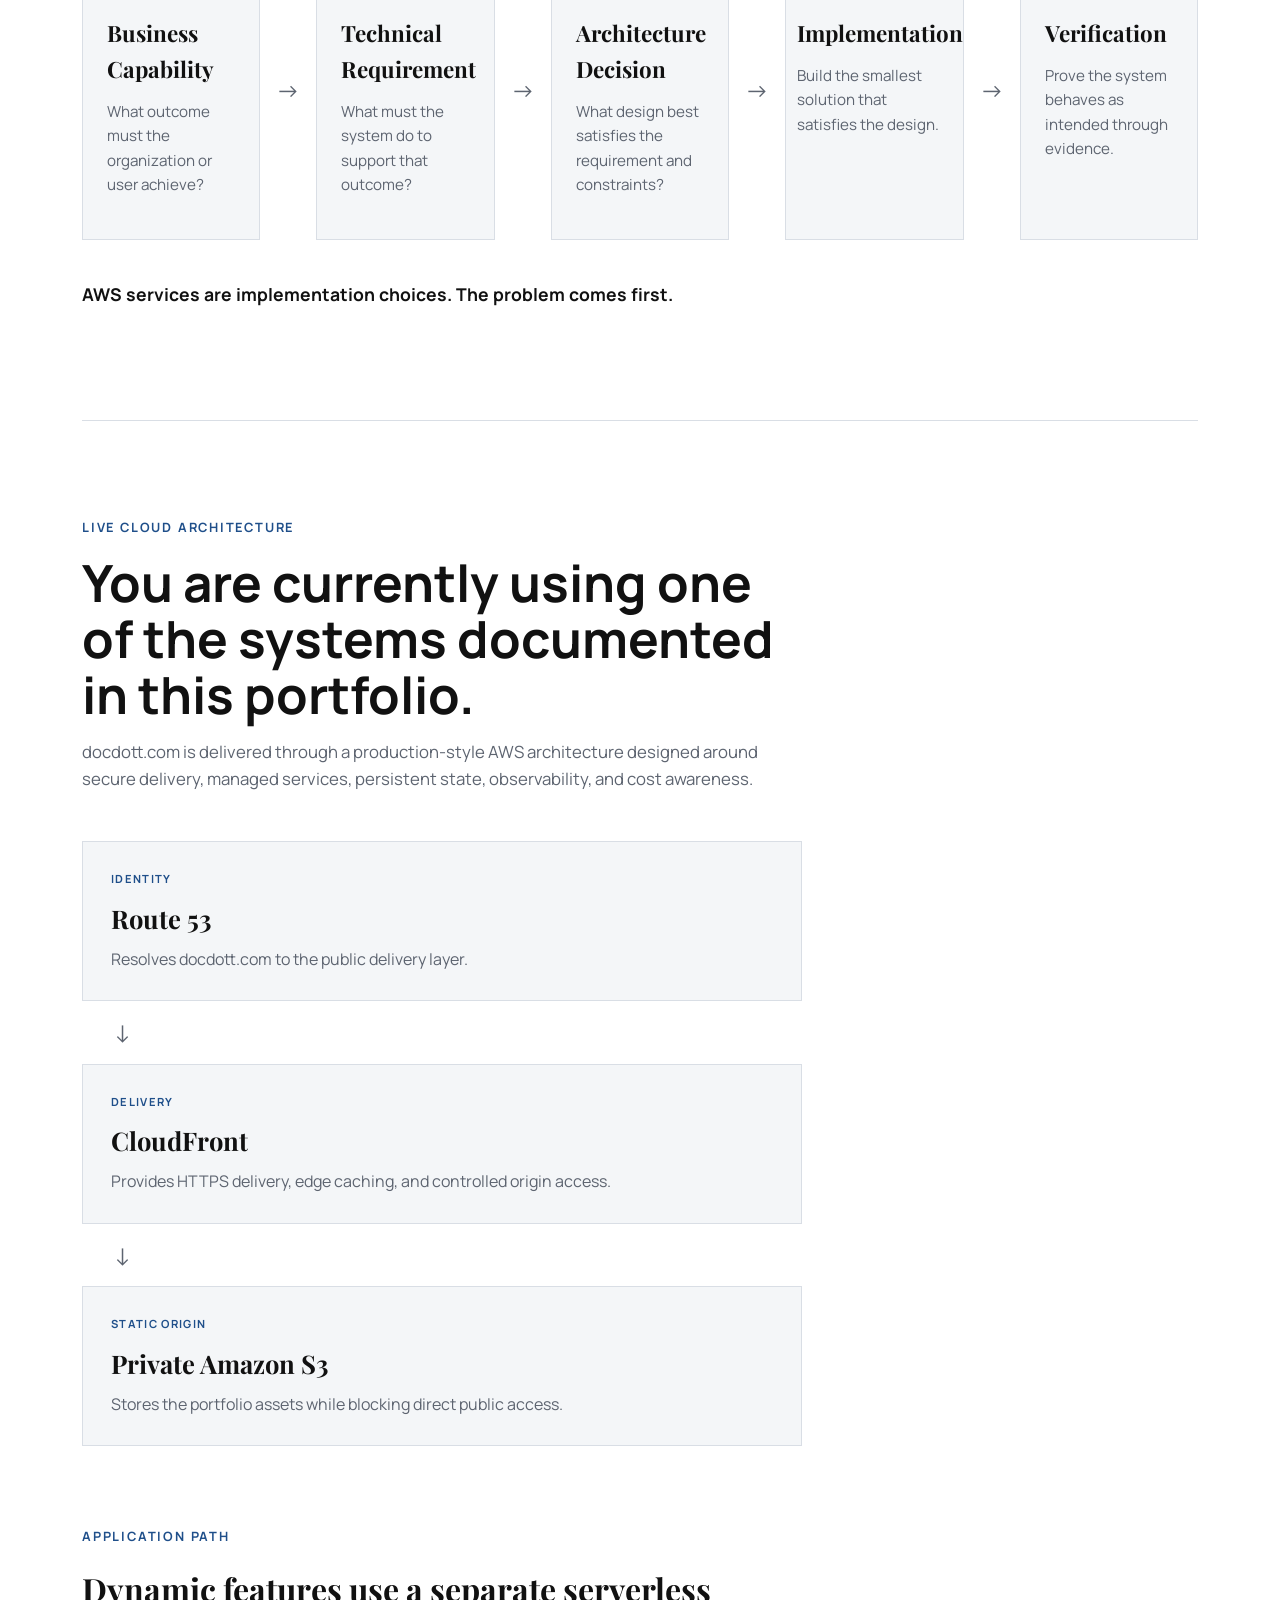
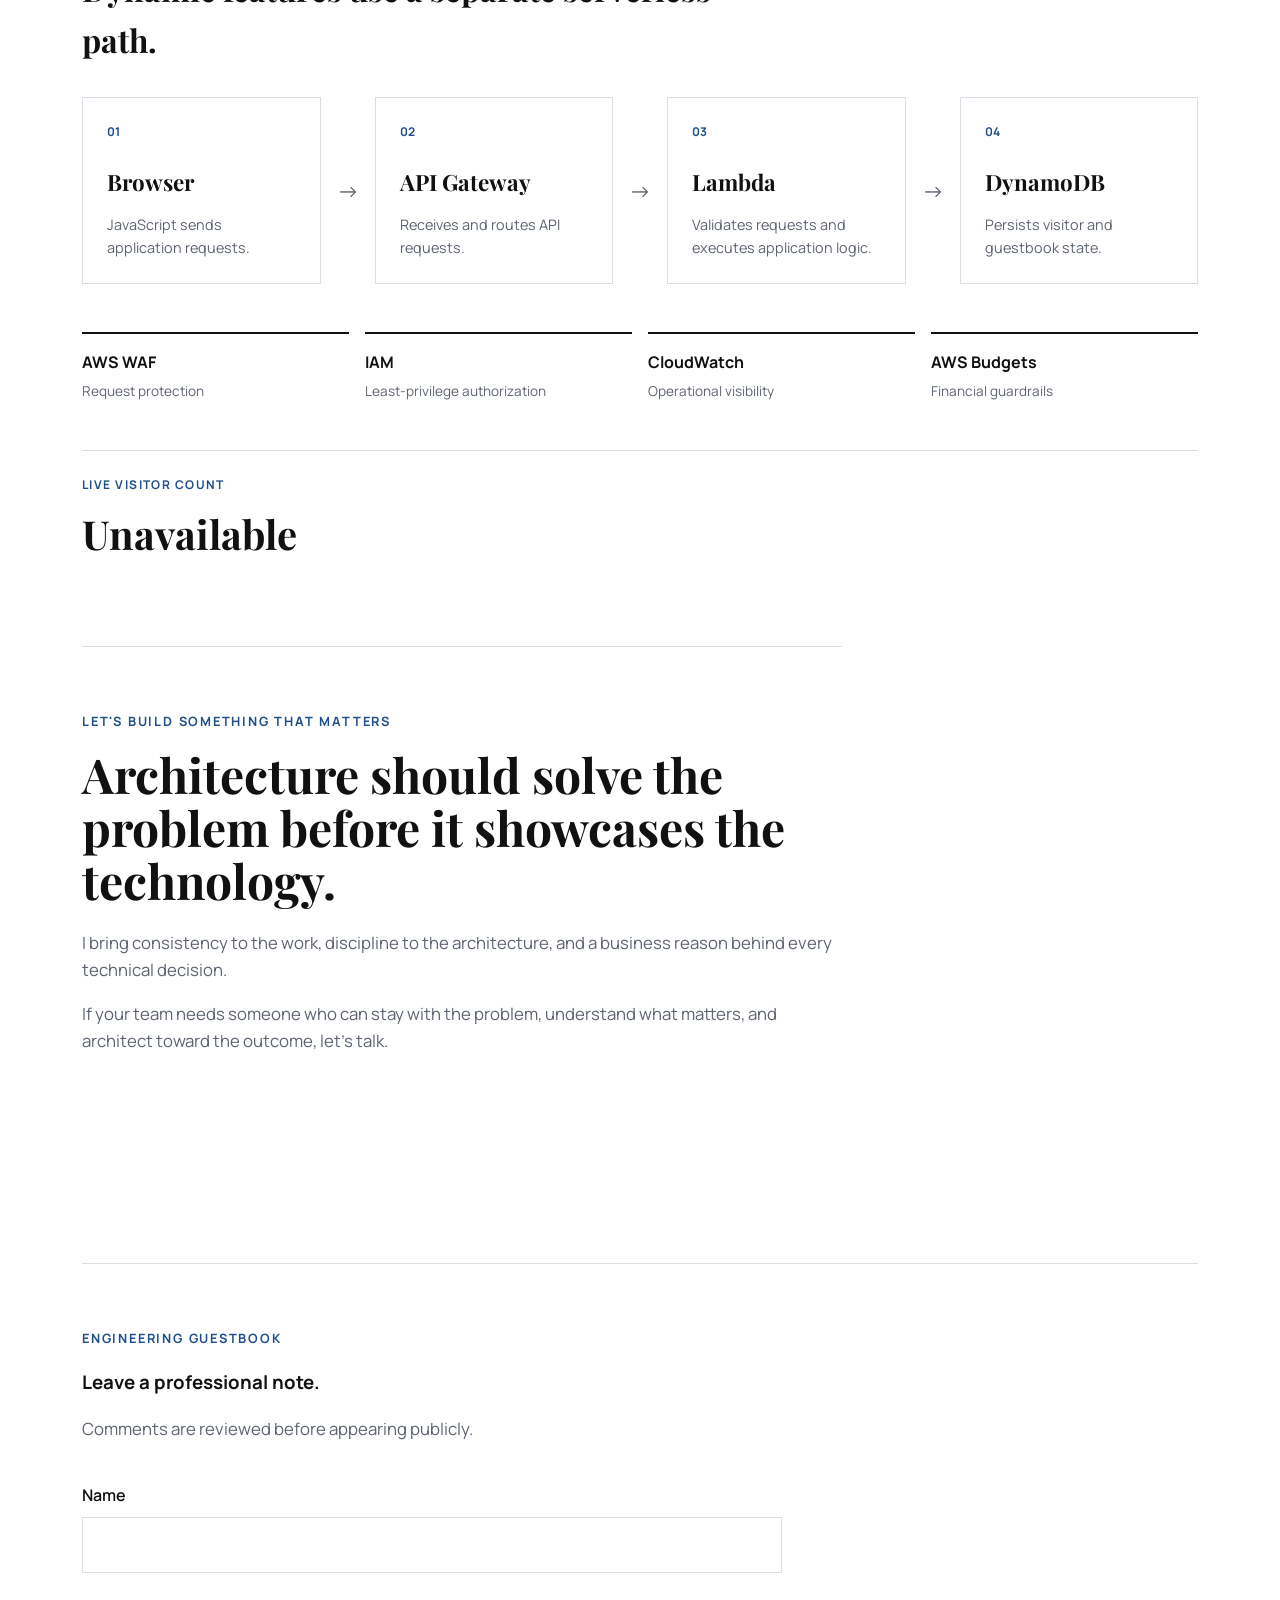
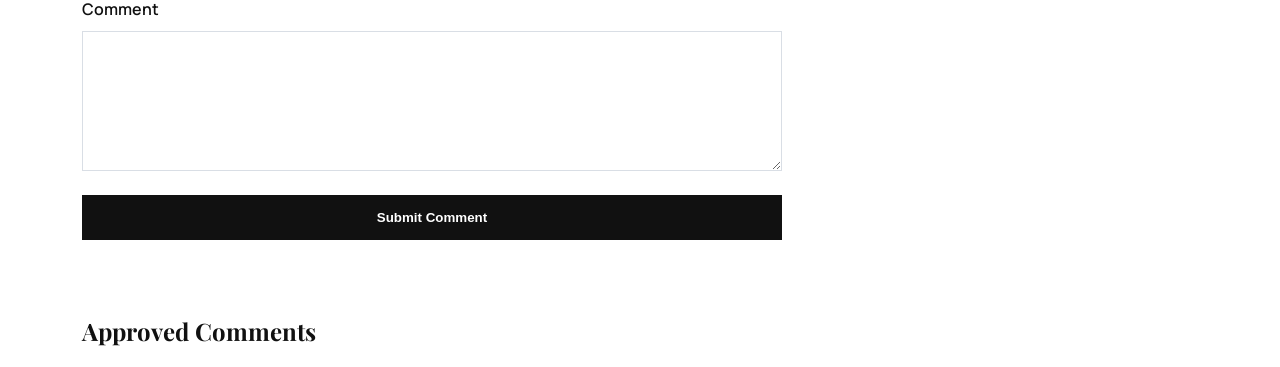
==== commit 3288f3ad: "fix: correctt featured projectevidence links" ====
--- a/engagements/engagement-10/website/index.html
+++ b/engagements/engagement-10/website/index.html
@@ -194,8 +194,26 @@
                 <span>Focus: Decoupling and managed services</span>
             </div>
 
+          <span class="project-link project-link-disabled">
+    Evidence coming soon
+</span>
+        </article>
+
+        <article class="project-card">
+            <p class="project-label">LINUX OPERATIONS</p>
+            <h3>Incident Investigation</h3>
+            <p>
+                Applied a structured troubleshooting model to restore service,
+                identify root cause, and verify recovery through evidence.
+            </p>
+
+            <div class="project-meta">
+                <span>Business need: Service recovery</span>
+                <span>Focus: Evidence and root cause</span>
+            </div>
+
            <a
-    href="https://github.com/Sirhurryup/Designing-Scalable-Systems-for-Real-People/tree/main/engagements/engagement-09"
+    href="https://github.com/Sirhurryup/Designing-Scalable-Systems-for-Real-People/tree/main/projects/incident-response"
     class="project-link"
     target="_blank"
     rel="noopener noreferrer"
@@ -205,29 +223,6 @@
         </article>
 
         <article class="project-card">
-            <p class="project-label">LINUX OPERATIONS</p>
-            <h3>Incident Investigation</h3>
-            <p>
-                Applied a structured troubleshooting model to restore service,
-                identify root cause, and verify recovery through evidence.
-            </p>
-
-            <div class="project-meta">
-                <span>Business need: Service recovery</span>
-                <span>Focus: Evidence and root cause</span>
-            </div>
-
-           <a
-    href="https://github.com/Sirhurryup/Designing-Scalable-Systems-for-Real-People/tree/main/engagements/engagement-09"
-    class="project-link"
-    target="_blank"
-    rel="noopener noreferrer"
->
-    View Engineering Evidence →
-</a>
-        </article>
-
-        <article class="project-card">
             <p class="project-label">LIVE AWS PLATFORM</p>
             <h3>Cloud Engineering Portfolio</h3>
             <p>
@@ -242,7 +237,7 @@
             </div>
 
             <a
-    href="https://github.com/Sirhurryup/Designing-Scalable-Systems-for-Real-People/tree/main/engagements/engagement-09"
+    href="https://github.com/Sirhurryup/Designing-Scalable-Systems-for-Real-People/tree/main/engagements/engagement-10"
     class="project-link"
     target="_blank"
     rel="noopener noreferrer"
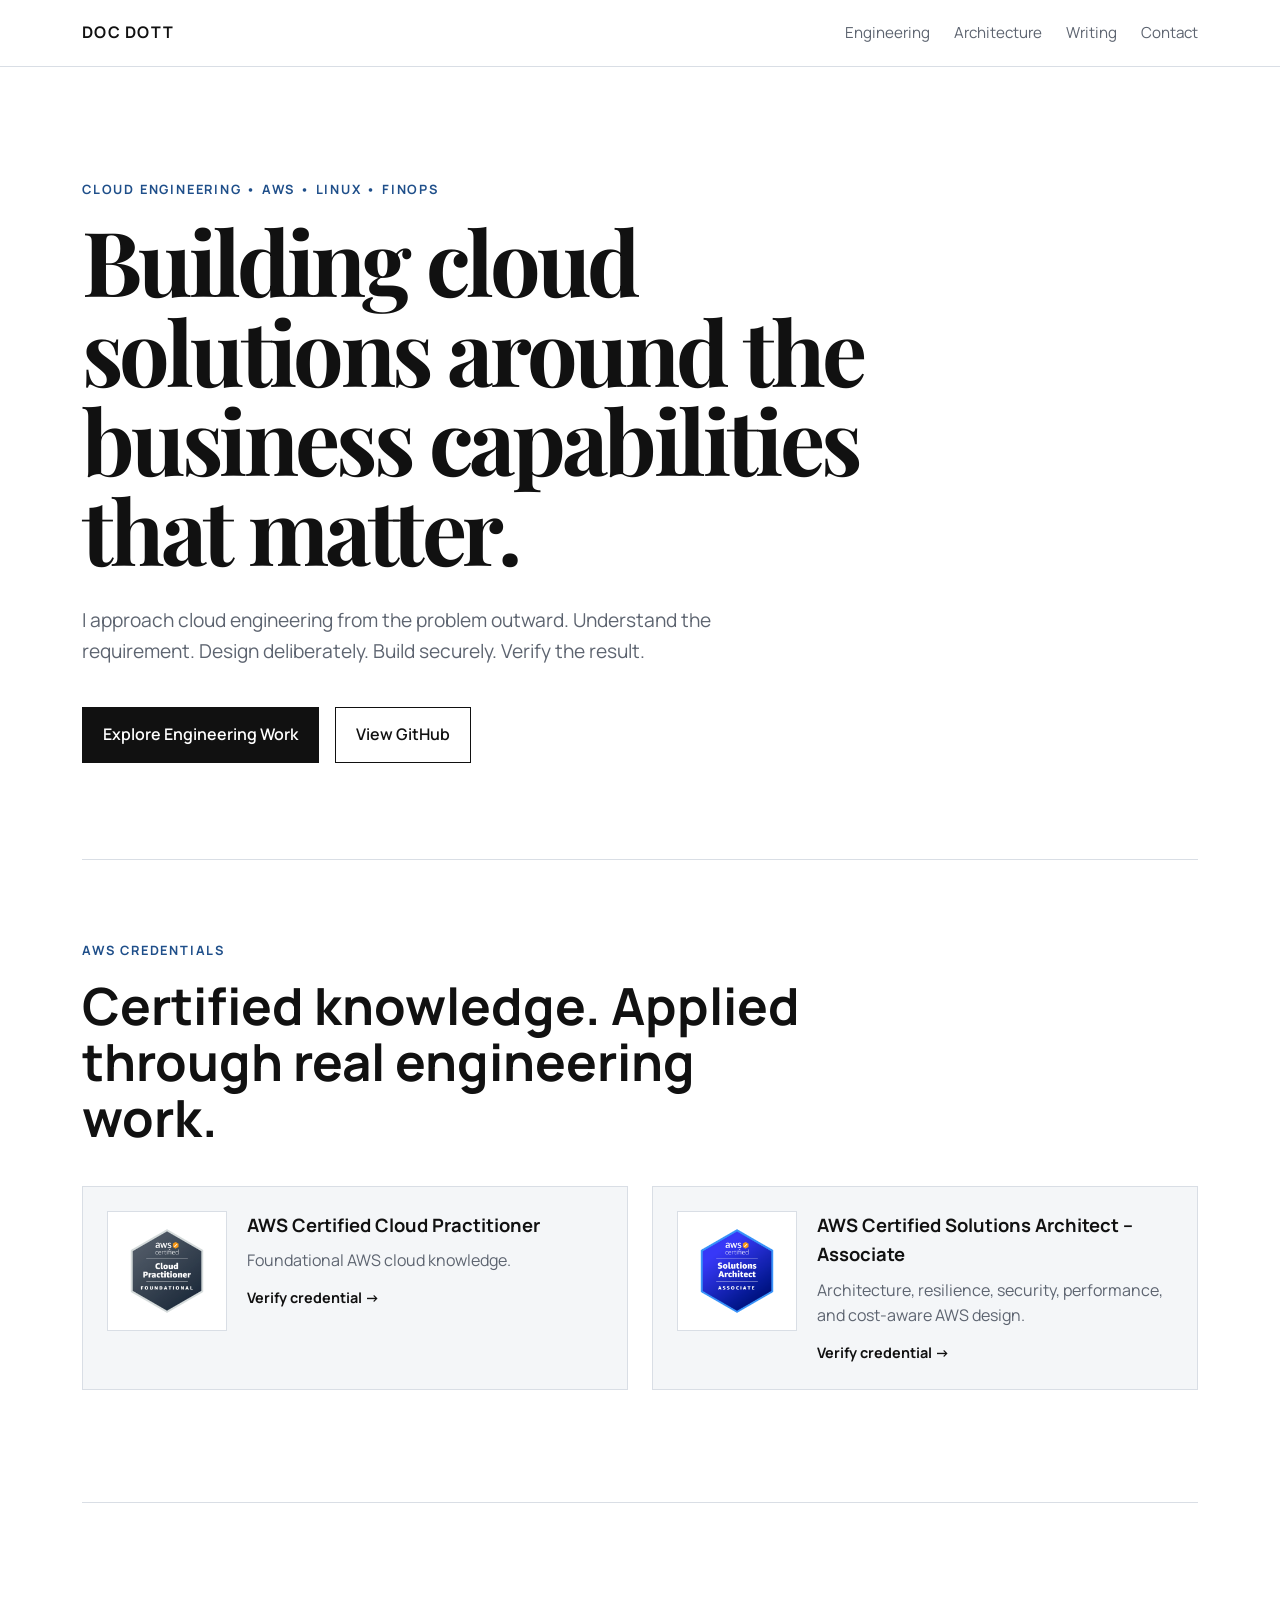
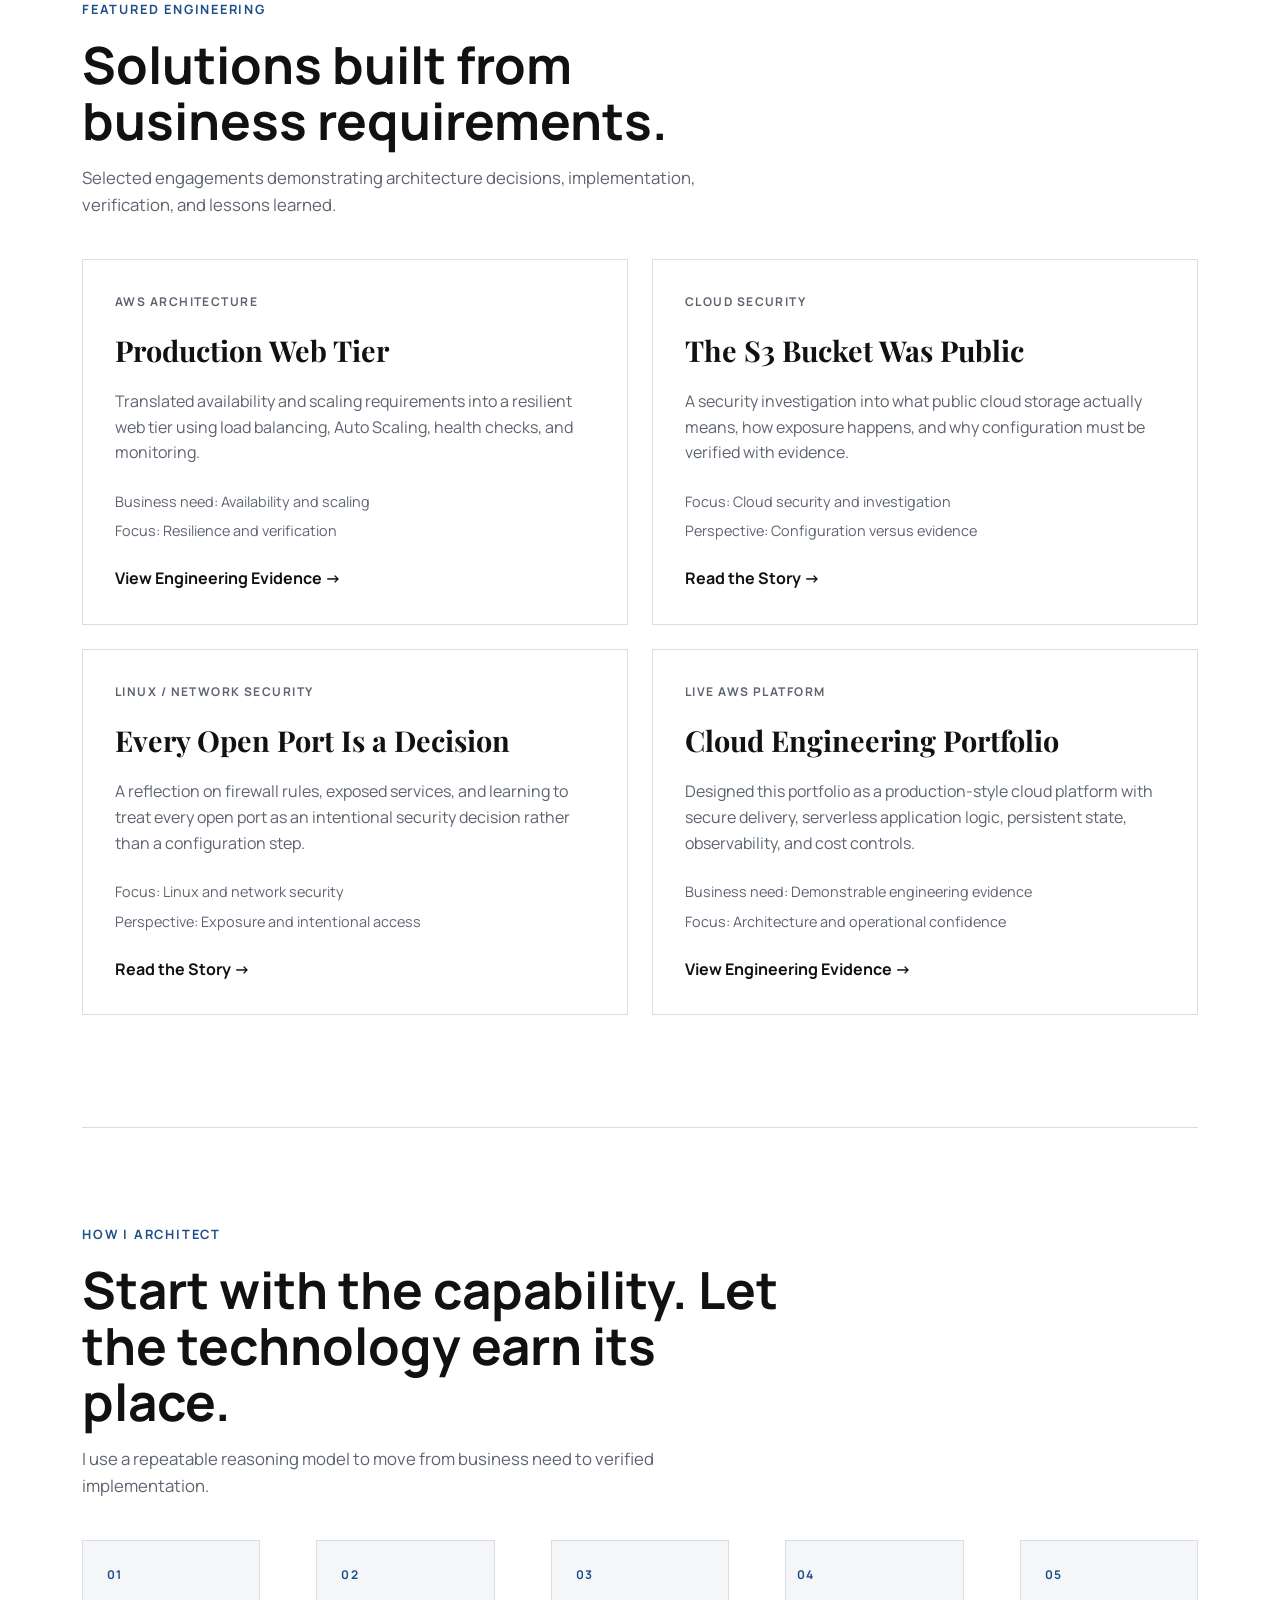
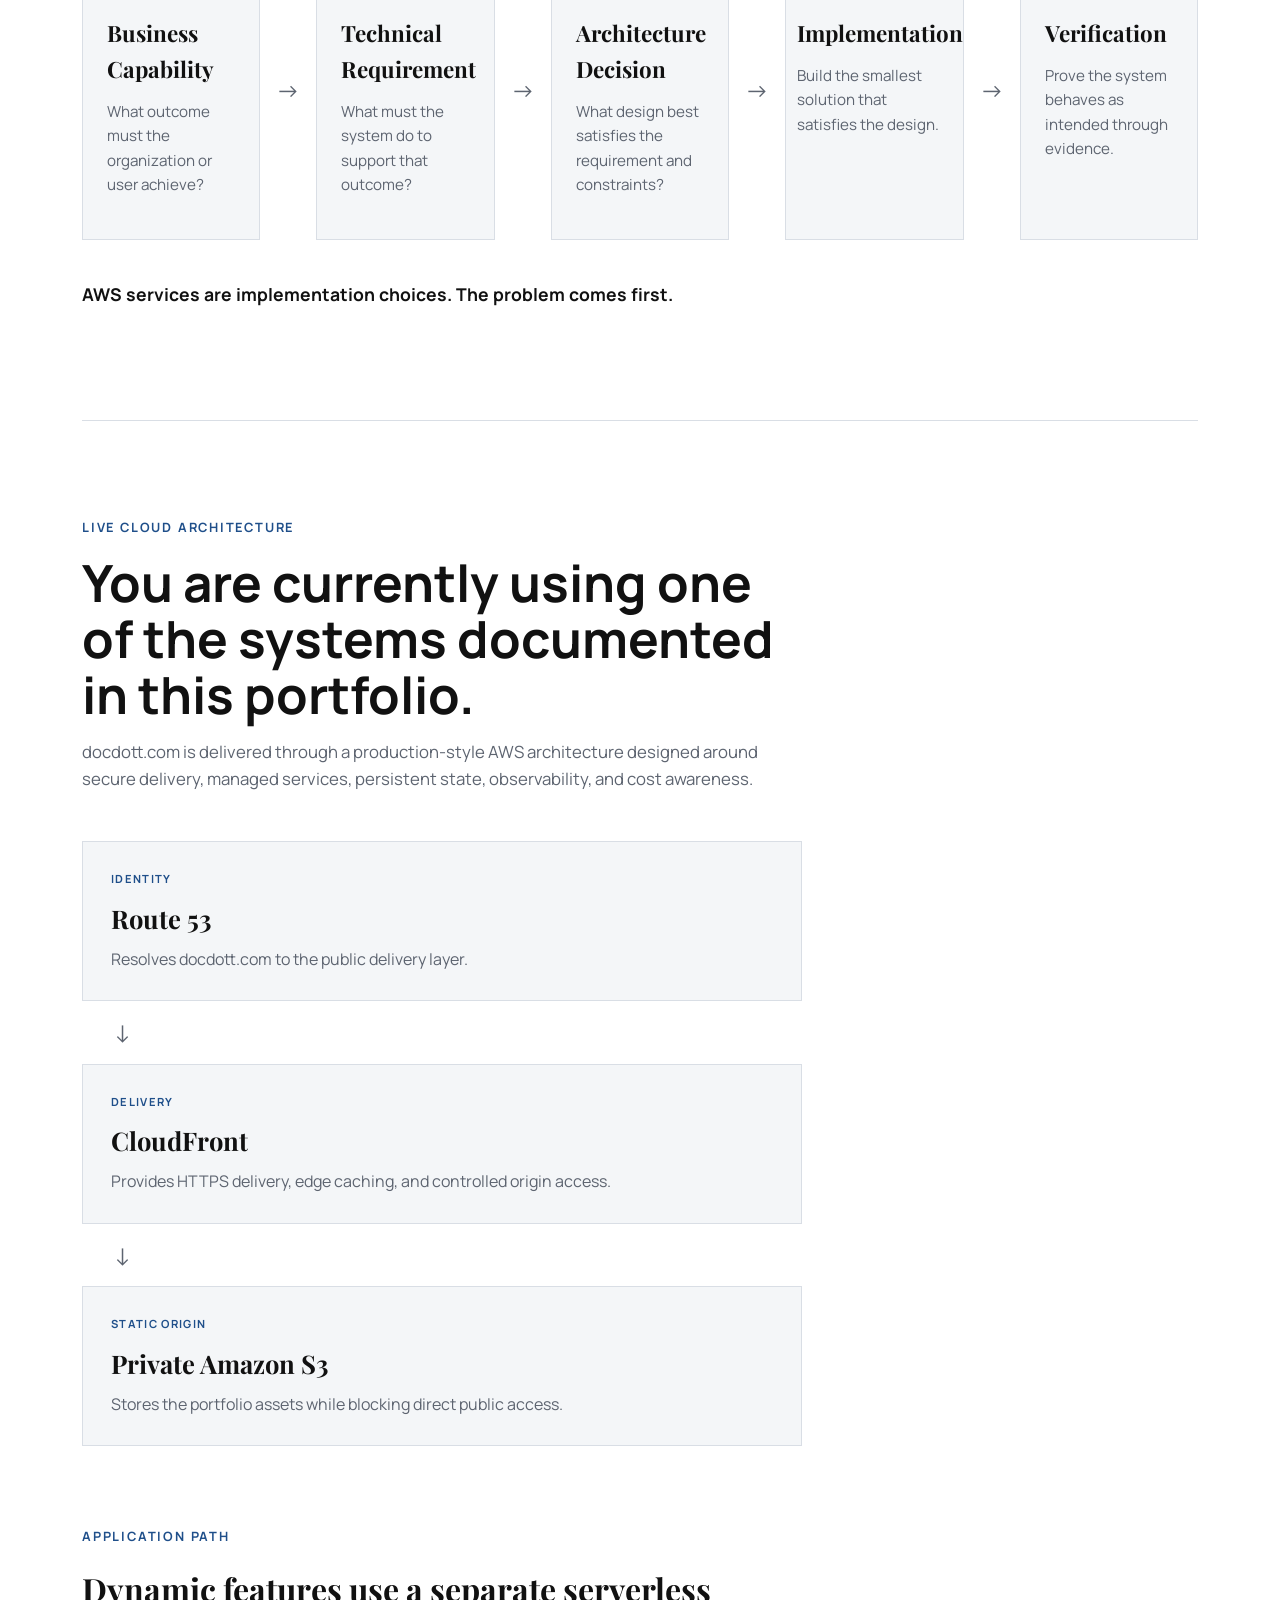
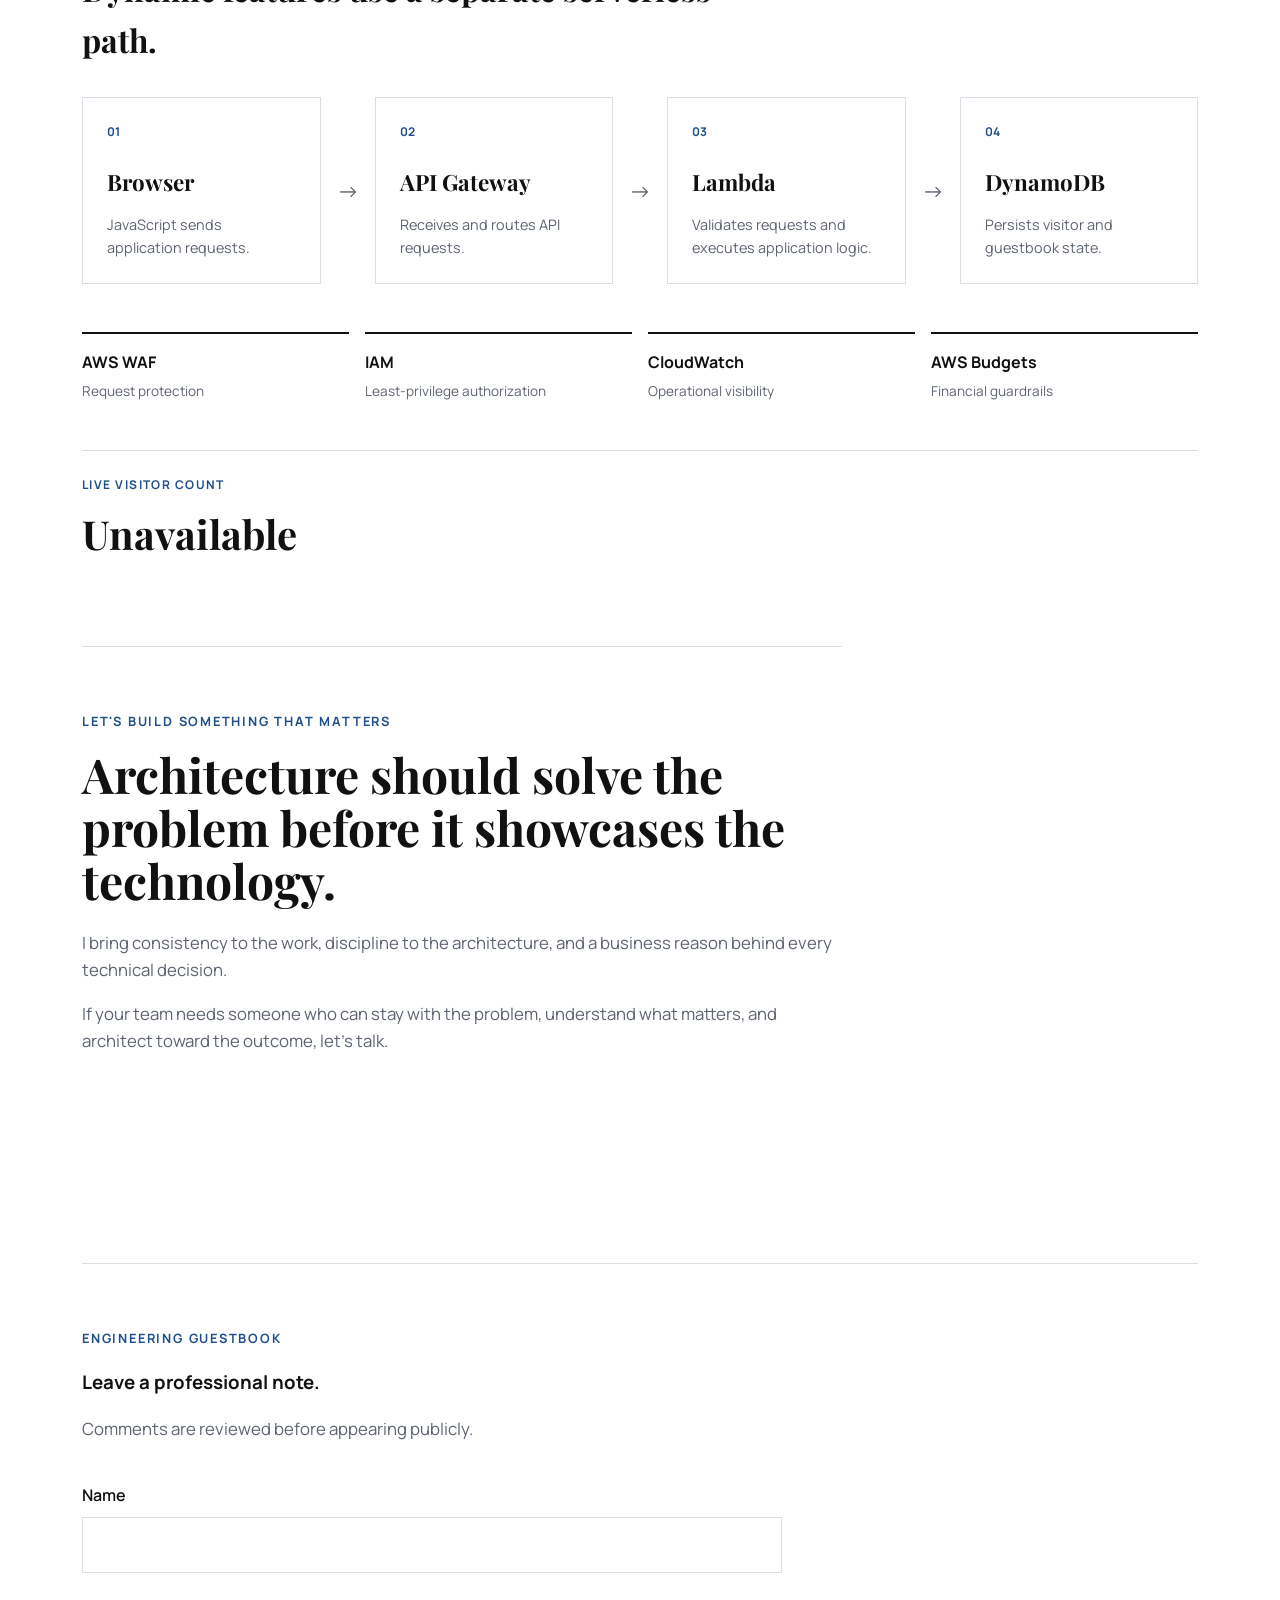
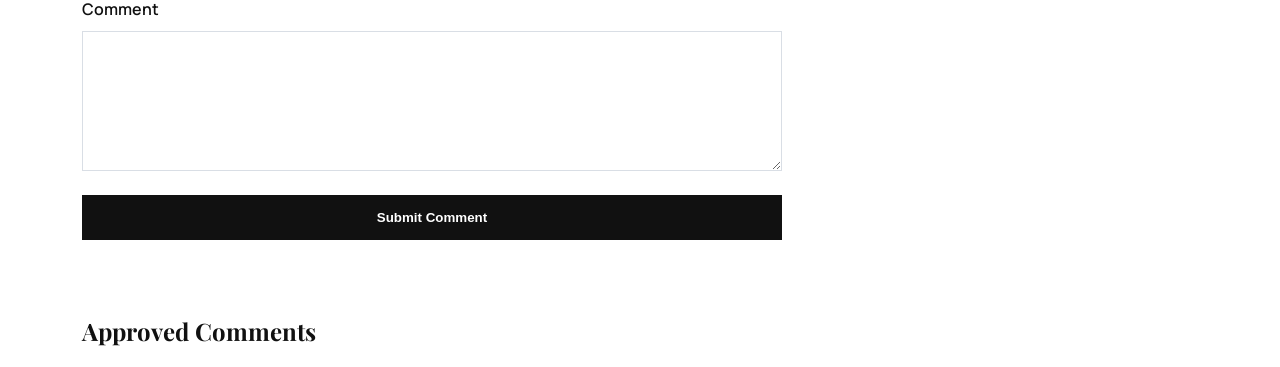
==== commit 58aaa86d: "feat: curate engineering evidence and technical writing" ====
--- a/engagements/engagement-10/website/index.html
+++ b/engagements/engagement-10/website/index.html
@@ -182,45 +182,50 @@
         </article>
 
         <article class="project-card">
-            <p class="project-label">SERVERLESS AWS</p>
-            <h3>Order Processing System</h3>
-            <p>
-                Translated order durability, asynchronous fulfillment, and unpredictable
-                demand into a managed AWS architecture built for decoupling and resilience.
-            </p>
-
-            <div class="project-meta">
-                <span>Business need: Durable order processing</span>
-                <span>Focus: Decoupling and managed services</span>
-            </div>
-
-          <span class="project-link project-link-disabled">
-    Evidence coming soon
-</span>
-        </article>
-
-        <article class="project-card">
-            <p class="project-label">LINUX OPERATIONS</p>
-            <h3>Incident Investigation</h3>
-            <p>
-                Applied a structured troubleshooting model to restore service,
-                identify root cause, and verify recovery through evidence.
-            </p>
-
-            <div class="project-meta">
-                <span>Business need: Service recovery</span>
-                <span>Focus: Evidence and root cause</span>
-            </div>
-
-           <a
-    href="https://github.com/Sirhurryup/Designing-Scalable-Systems-for-Real-People/tree/main/projects/incident-response"
-    class="project-link"
-    target="_blank"
-    rel="noopener noreferrer"
->
-    View Engineering Evidence →
-</a>
-        </article>
+    <p class="project-label">CLOUD SECURITY</p>
+    <h3>The S3 Bucket Was Public</h3>
+    <p>
+        A security investigation into what public cloud storage actually means,
+        how exposure happens, and why configuration must be verified with evidence.
+    </p>
+
+    <div class="project-meta">
+        <span>Focus: Cloud security and investigation</span>
+        <span>Perspective: Configuration versus evidence</span>
+    </div>
+
+    <a
+        href="https://medium.com/@dotcolumbia/the-s3-bucket-was-public-14d733499cc7"
+        class="project-link"
+        target="_blank"
+        rel="noopener noreferrer"
+    >
+        Read the Story →
+    </a>
+</article>
+
+       <article class="project-card">
+    <p class="project-label">LINUX / NETWORK SECURITY</p>
+    <h3>Every Open Port Is a Decision</h3>
+    <p>
+        A reflection on firewall rules, exposed services, and learning to treat
+        every open port as an intentional security decision rather than a configuration step.
+    </p>
+
+    <div class="project-meta">
+        <span>Focus: Linux and network security</span>
+        <span>Perspective: Exposure and intentional access</span>
+    </div>
+
+    <a
+        href="https://medium.com/@dotcolumbia/every-open-port-is-a-decision-b0a693848ee9"
+        class="project-link"
+        target="_blank"
+        rel="noopener noreferrer"
+    >
+        Read the Story →
+    </a>
+</article>
 
         <article class="project-card">
             <p class="project-label">LIVE AWS PLATFORM</p>
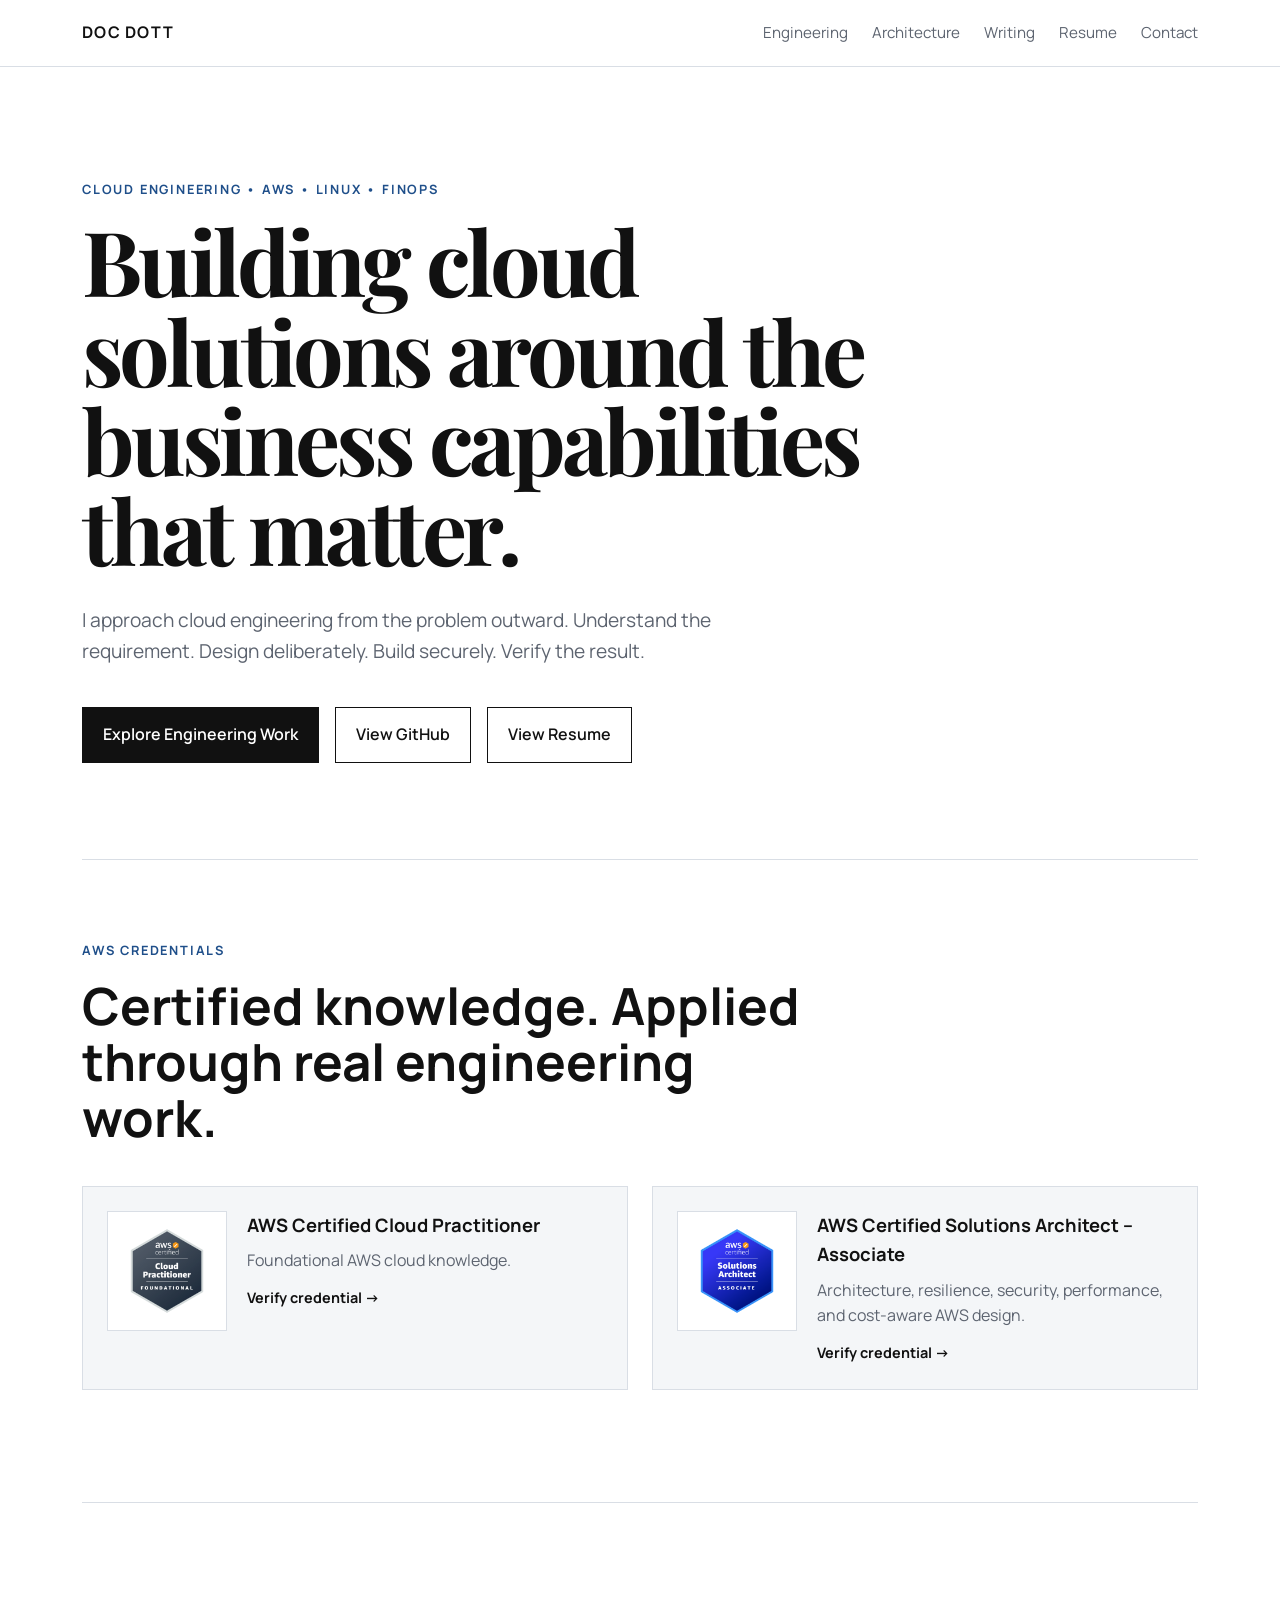
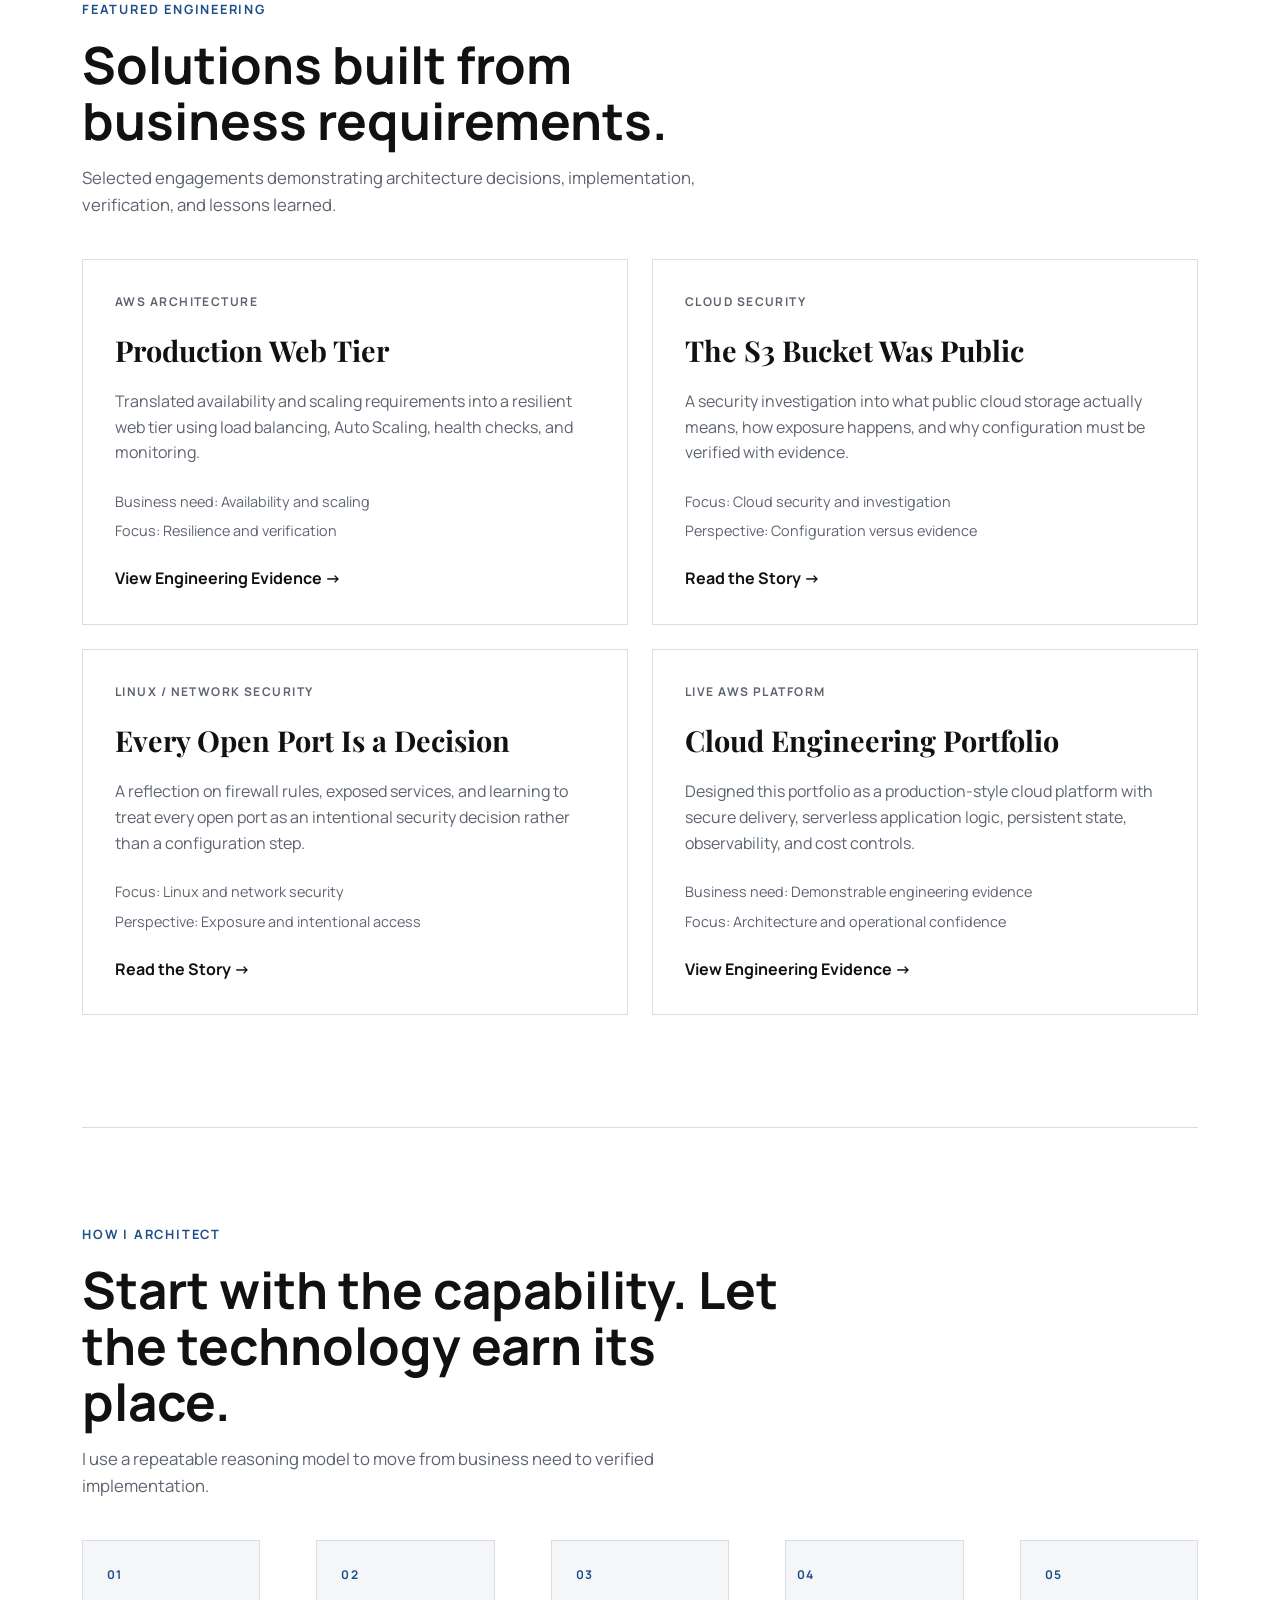
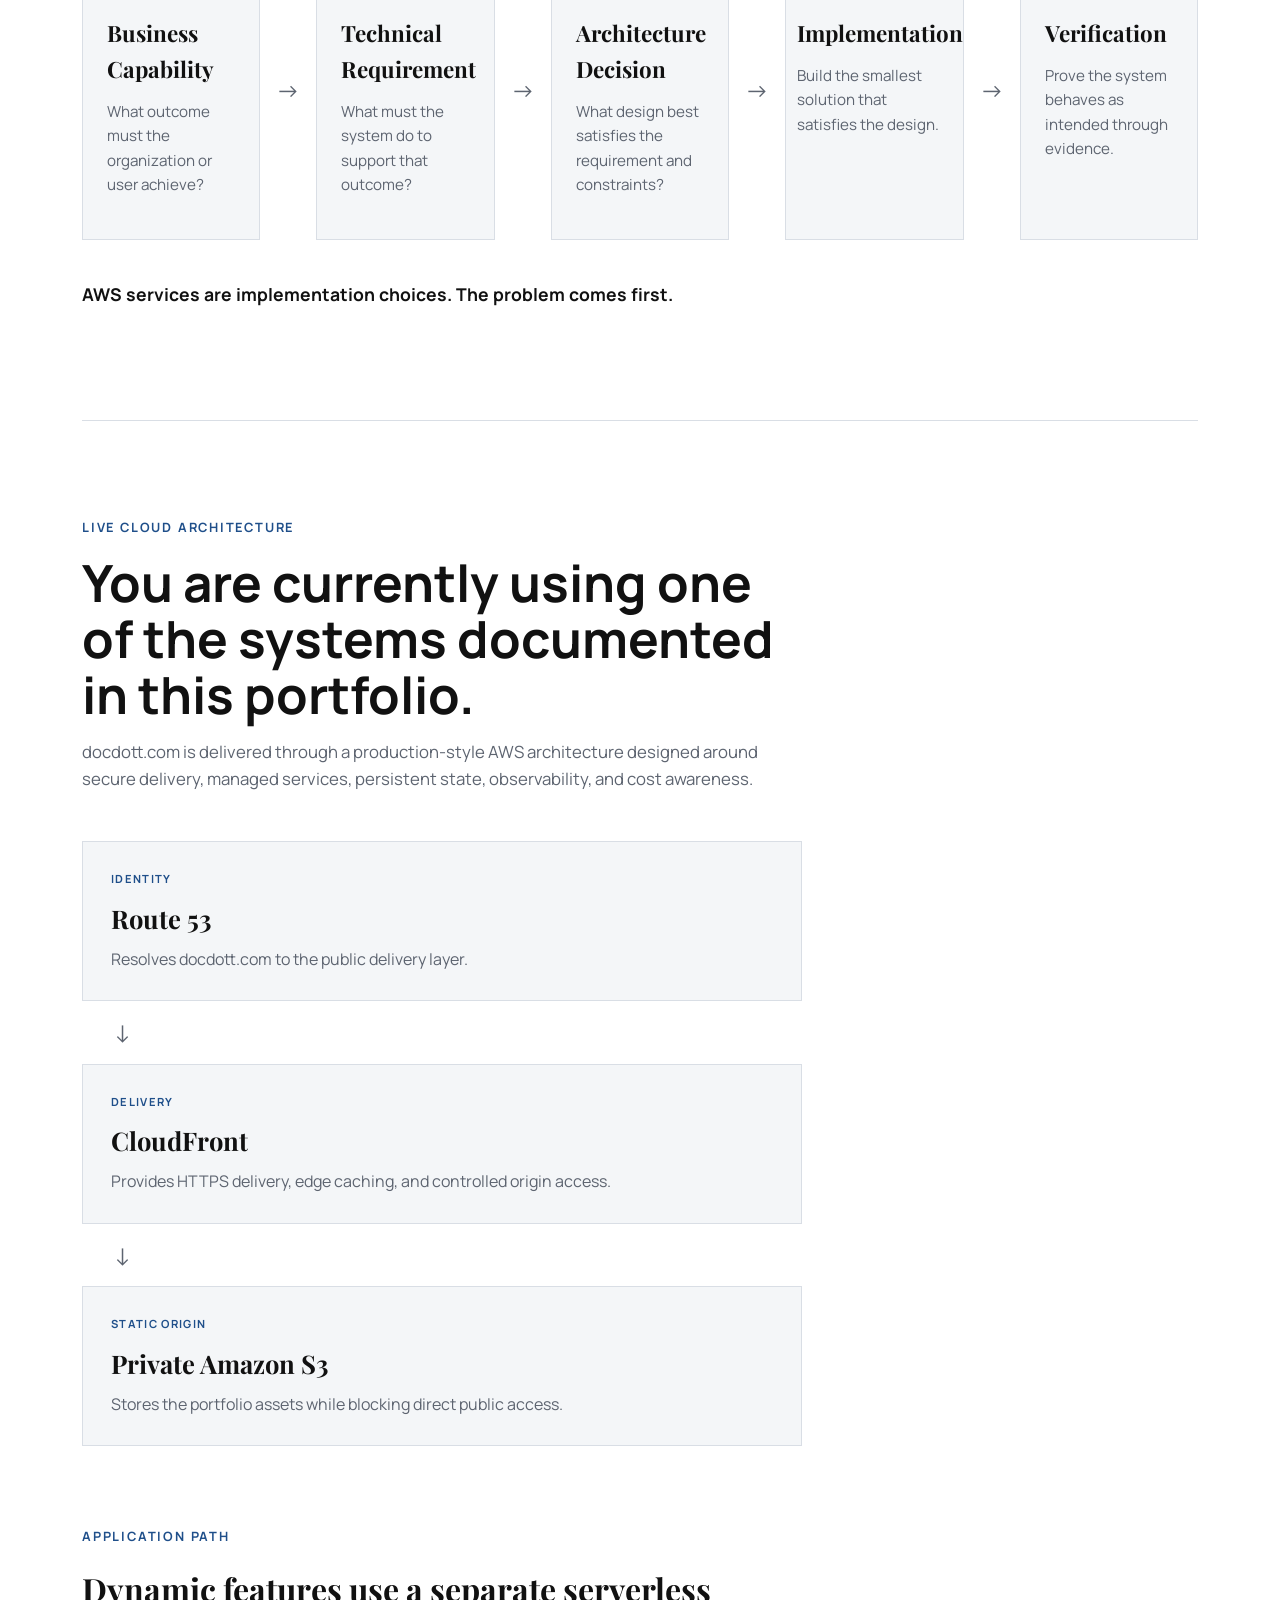
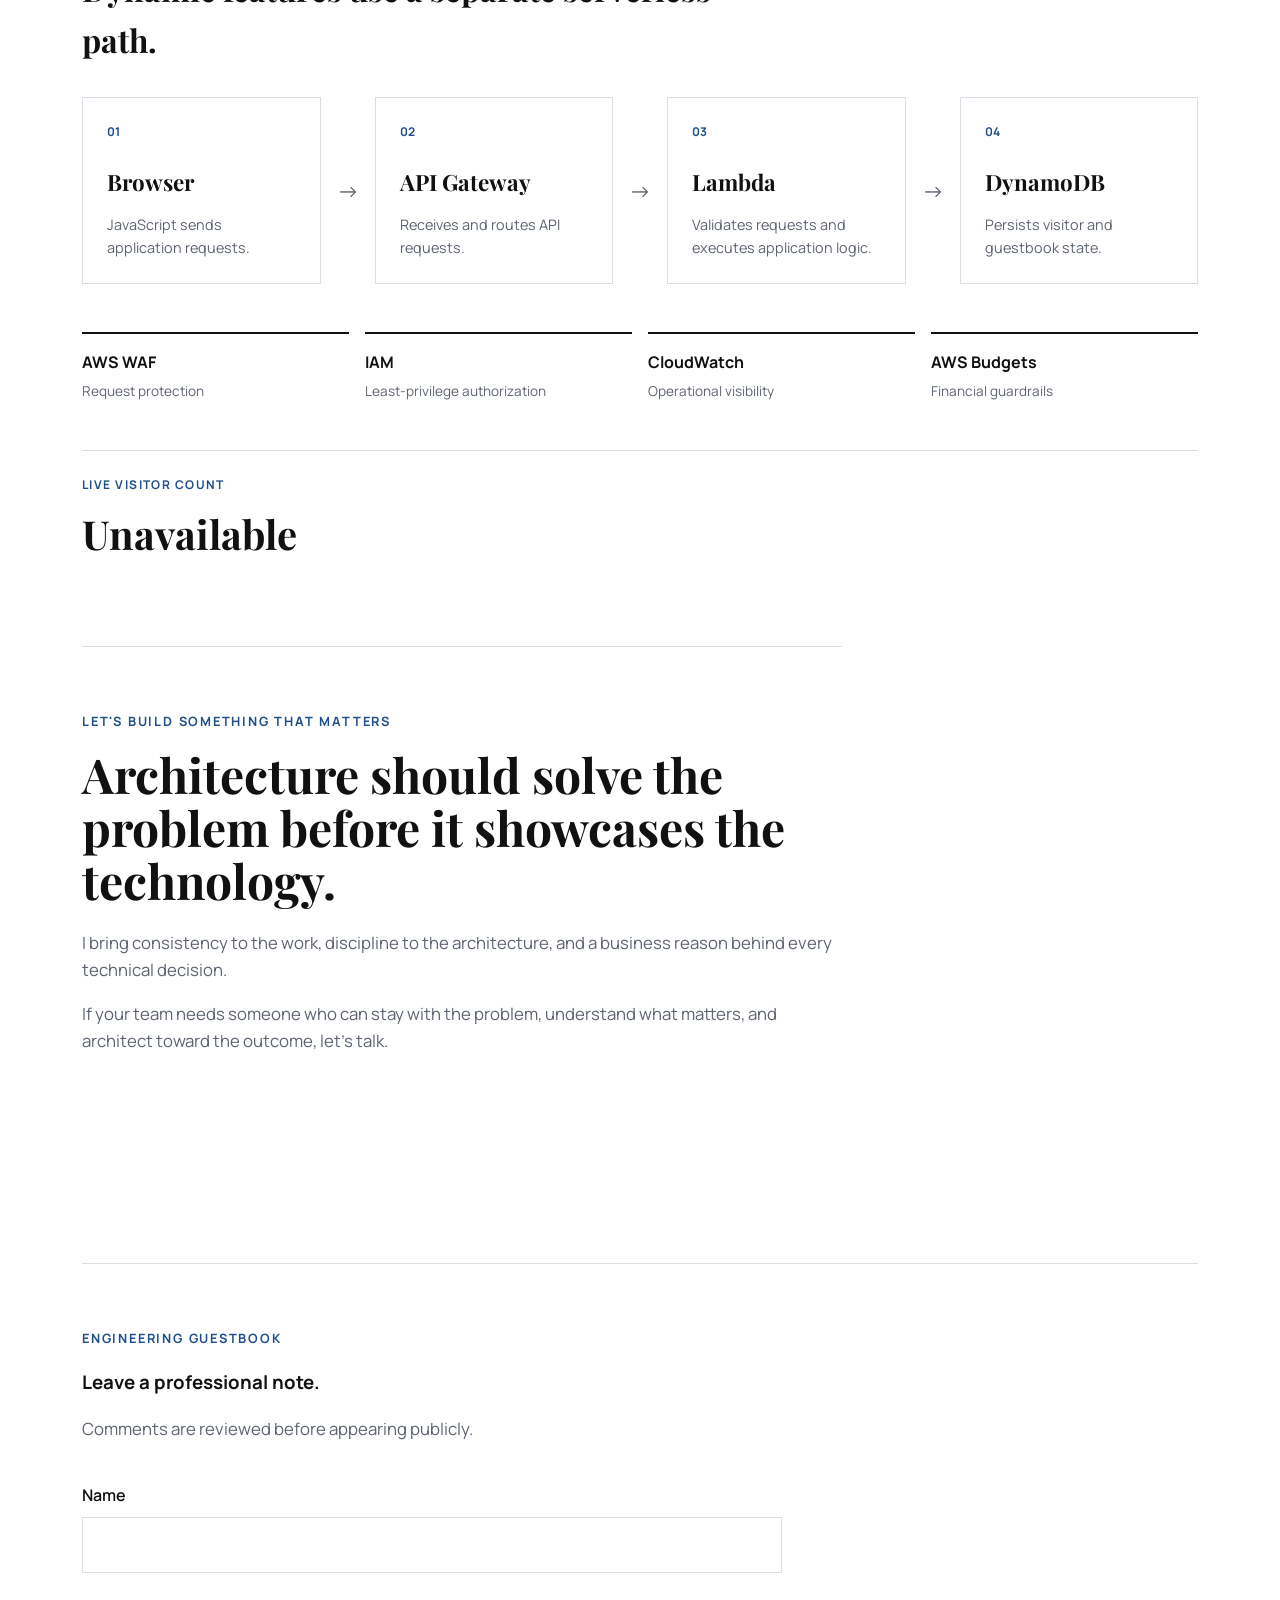
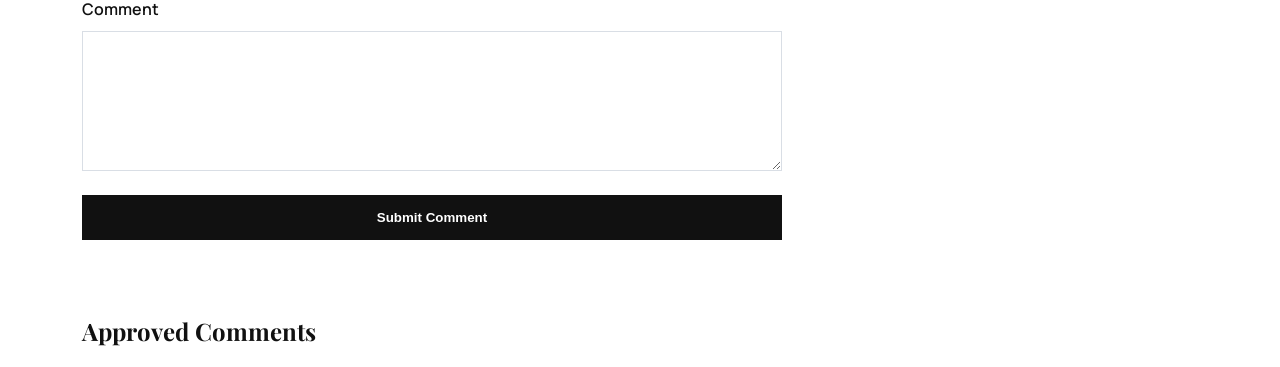
==== commit f887854d: "feat: add resume access to portfolio" ====
--- a/engagements/engagement-10/website/index.html
+++ b/engagements/engagement-10/website/index.html
@@ -1,25 +1,23 @@
 <!DOCTYPE html>
 <html lang="en">
+
 <head>
     <meta charset="UTF-8">
     <meta name="viewport" content="width=device-width, initial-scale=1.0">
 
     <title>Doc Dott | Cloud Engineering</title>
 
-    <meta
-        name="description"
-        content="Cloud engineering portfolio focused on architecture, business capabilities, and verified solutions."
-    >
+    <meta name="description"
+        content="Cloud engineering portfolio focused on architecture, business capabilities, and verified solutions.">
 
     <link rel="preconnect" href="https://fonts.googleapis.com">
-<link rel="preconnect" href="https://fonts.gstatic.com" crossorigin>
-
-<link
-    href="https://fonts.googleapis.com/css2?family=Manrope:wght@400;500;600;700&family=Playfair+Display:wght@600;700&display=swap"
-    rel="stylesheet"
->
-
-<link rel="stylesheet" href="css/styles.css">
+    <link rel="preconnect" href="https://fonts.gstatic.com" crossorigin>
+
+    <link
+        href="https://fonts.googleapis.com/css2?family=Manrope:wght@400;500;600;700&family=Playfair+Display:wght@600;700&display=swap"
+        rel="stylesheet">
+
+    <link rel="stylesheet" href="css/styles.css">
 </head>
 
 <body>
@@ -31,7 +29,13 @@
             <div class="nav-links">
                 <a href="#engineering">Engineering</a>
                 <a href="#architecture">Architecture</a>
-                <a href="#writing">Writing</a>
+                <a href="https://medium.com/@dotcolumbia" target="_blank" rel="noopener noreferrer">
+                    Writing
+                </a>
+
+                <a href="assets/Fullwood-Resume.pdf" target="_blank" rel="noopener noreferrer">
+                    Resume
+                </a>
                 <a href="#contact">Contact</a>
             </div>
         </nav>
@@ -58,13 +62,13 @@
                     Explore Engineering Work
                 </a>
 
-                <a
-                    class="button secondary"
-                    href="https://github.com/Sirhurryup/Designing-Scalable-Systems-for-Real-People"
-                    target="_blank"
-                    rel="noopener noreferrer"
-                >
+                <a class="button secondary"
+                    href="https://github.com/Sirhurryup/Designing-Scalable-Systems-for-Real-People" target="_blank"
+                    rel="noopener noreferrer">
                     View GitHub
+                </a>
+                <a class="button secondary" href="assets/Fullwood-Resume.pdf" target="_blank" rel="noopener noreferrer">
+                    View Resume
                 </a>
             </div>
         </section>
@@ -80,420 +84,377 @@
 
             <div class="credential-grid">
 
-    <article class="credential-card">
-        <a
-            class="credential-badge"
-            href="https://www.credly.com/badges/890779fa-e023-41a5-ac80-a017dc4f284e/public_url"
-            target="_blank"
-            rel="noopener noreferrer"
-            aria-label="Verify AWS Certified Cloud Practitioner credential"
-        >
-            <img
-                src="assets/aws-certified-cloud-practitioner.png"
-                alt="AWS Certified Cloud Practitioner badge"
-            >
-        </a>
-
-        <div>
-            <h3>AWS Certified Cloud Practitioner</h3>
-            <p>Foundational AWS cloud knowledge.</p>
-
-            <a
-                class="credential-link"
-                href="https://www.credly.com/badges/890779fa-e023-41a5-ac80-a017dc4f284e/public_url"
-                target="_blank"
-                rel="noopener noreferrer"
-            >
-                Verify credential →
-            </a>
-        </div>
-    </article>
-
-    <article class="credential-card">
-        <a
-            class="credential-badge"
-            href="https://www.credly.com/badges/13703fc8-b181-488c-9ca9-7412e6583412/public_url"
-            target="_blank"
-            rel="noopener noreferrer"
-            aria-label="Verify AWS Certified Solutions Architect Associate credential"
-        >
-            <img
-                src="assets/aws-certified-solutions-architect-associate.png"
-                alt="AWS Certified Solutions Architect Associate badge"
-            >
-        </a>
-
-        <div>
-            <h3>AWS Certified Solutions Architect – Associate</h3>
-            <p>
-                Architecture, resilience, security, performance,
-                and cost-aware AWS design.
-            </p>
-
-            <a
-                class="credential-link"
-                href="https://www.credly.com/badges/13703fc8-b181-488c-9ca9-7412e6583412/public_url"
-                target="_blank"
-                rel="noopener noreferrer"
-            >
-                Verify credential →
-            </a>
-        </div>
-    </article>
-
-</div>
+                <article class="credential-card">
+                    <a class="credential-badge"
+                        href="https://www.credly.com/badges/890779fa-e023-41a5-ac80-a017dc4f284e/public_url"
+                        target="_blank" rel="noopener noreferrer"
+                        aria-label="Verify AWS Certified Cloud Practitioner credential">
+                        <img src="assets/aws-certified-cloud-practitioner.png"
+                            alt="AWS Certified Cloud Practitioner badge">
+                    </a>
+
+                    <div>
+                        <h3>AWS Certified Cloud Practitioner</h3>
+                        <p>Foundational AWS cloud knowledge.</p>
+
+                        <a class="credential-link"
+                            href="https://www.credly.com/badges/890779fa-e023-41a5-ac80-a017dc4f284e/public_url"
+                            target="_blank" rel="noopener noreferrer">
+                            Verify credential →
+                        </a>
+                    </div>
+                </article>
+
+                <article class="credential-card">
+                    <a class="credential-badge"
+                        href="https://www.credly.com/badges/13703fc8-b181-488c-9ca9-7412e6583412/public_url"
+                        target="_blank" rel="noopener noreferrer"
+                        aria-label="Verify AWS Certified Solutions Architect Associate credential">
+                        <img src="assets/aws-certified-solutions-architect-associate.png"
+                            alt="AWS Certified Solutions Architect Associate badge">
+                    </a>
+
+                    <div>
+                        <h3>AWS Certified Solutions Architect – Associate</h3>
+                        <p>
+                            Architecture, resilience, security, performance,
+                            and cost-aware AWS design.
+                        </p>
+
+                        <a class="credential-link"
+                            href="https://www.credly.com/badges/13703fc8-b181-488c-9ca9-7412e6583412/public_url"
+                            target="_blank" rel="noopener noreferrer">
+                            Verify credential →
+                        </a>
+                    </div>
+                </article>
+
+            </div>
 
         </section>
         <section class="engineering" id="engineering" aria-labelledby="engineering-heading">
 
-    <div class="section-heading">
-        <p class="eyebrow">FEATURED ENGINEERING</p>
-        <h2 id="engineering-heading">
-            Solutions built from business requirements.
-        </h2>
-        <p>
-            Selected engagements demonstrating architecture decisions,
-            implementation, verification, and lessons learned.
-        </p>
-    </div>
-
-    <div class="project-grid">
-
-        <article class="project-card">
-            <p class="project-label">AWS ARCHITECTURE</p>
-            <h3>Production Web Tier</h3>
-            <p>
-                Translated availability and scaling requirements into a resilient web tier using load balancing, Auto Scaling, health checks, and monitoring.
+            <div class="section-heading">
+                <p class="eyebrow">FEATURED ENGINEERING</p>
+                <h2 id="engineering-heading">
+                    Solutions built from business requirements.
+                </h2>
+                <p>
+                    Selected engagements demonstrating architecture decisions,
+                    implementation, verification, and lessons learned.
+                </p>
+            </div>
+
+            <div class="project-grid">
+
+                <article class="project-card">
+                    <p class="project-label">AWS ARCHITECTURE</p>
+                    <h3>Production Web Tier</h3>
+                    <p>
+                        Translated availability and scaling requirements into a resilient web tier using load balancing,
+                        Auto Scaling, health checks, and monitoring.
+                    </p>
+
+                    <div class="project-meta">
+                        <span>Business need: Availability and scaling</span>
+                        <span>Focus: Resilience and verification</span>
+                    </div>
+
+                    <a href="https://github.com/Sirhurryup/Designing-Scalable-Systems-for-Real-People/tree/main/engagements/engagement-09"
+                        class="project-link" target="_blank" rel="noopener noreferrer">
+                        View Engineering Evidence →
+                    </a>
+                </article>
+
+                <article class="project-card">
+                    <p class="project-label">CLOUD SECURITY</p>
+                    <h3>The S3 Bucket Was Public</h3>
+                    <p>
+                        A security investigation into what public cloud storage actually means,
+                        how exposure happens, and why configuration must be verified with evidence.
+                    </p>
+
+                    <div class="project-meta">
+                        <span>Focus: Cloud security and investigation</span>
+                        <span>Perspective: Configuration versus evidence</span>
+                    </div>
+
+                    <a href="https://medium.com/@dotcolumbia/the-s3-bucket-was-public-14d733499cc7" class="project-link"
+                        target="_blank" rel="noopener noreferrer">
+                        Read the Story →
+                    </a>
+                </article>
+
+                <article class="project-card">
+                    <p class="project-label">LINUX / NETWORK SECURITY</p>
+                    <h3>Every Open Port Is a Decision</h3>
+                    <p>
+                        A reflection on firewall rules, exposed services, and learning to treat
+                        every open port as an intentional security decision rather than a configuration step.
+                    </p>
+
+                    <div class="project-meta">
+                        <span>Focus: Linux and network security</span>
+                        <span>Perspective: Exposure and intentional access</span>
+                    </div>
+
+                    <a href="https://medium.com/@dotcolumbia/every-open-port-is-a-decision-b0a693848ee9"
+                        class="project-link" target="_blank" rel="noopener noreferrer">
+                        Read the Story →
+                    </a>
+                </article>
+
+                <article class="project-card">
+                    <p class="project-label">LIVE AWS PLATFORM</p>
+                    <h3>Cloud Engineering Portfolio</h3>
+                    <p>
+                        Designed this portfolio as a production-style cloud platform
+                        with secure delivery, serverless application logic,
+                        persistent state, observability, and cost controls.
+                    </p>
+
+                    <div class="project-meta">
+                        <span>Business need: Demonstrable engineering evidence</span>
+                        <span>Focus: Architecture and operational confidence</span>
+                    </div>
+
+                    <a href="https://github.com/Sirhurryup/Designing-Scalable-Systems-for-Real-People/tree/main/engagements/engagement-10"
+                        class="project-link" target="_blank" rel="noopener noreferrer">
+                        View Engineering Evidence →
+                    </a>
+                </article>
+
+            </div>
+
+        </section>
+
+        <section class="architecture-method" id="architecture" aria-labelledby="architecture-heading">
+
+            <div class="section-heading">
+                <p class="eyebrow">HOW I ARCHITECT</p>
+                <h2 id="architecture-heading">
+                    Start with the capability. Let the technology earn its place.
+                </h2>
+                <p>
+                    I use a repeatable reasoning model to move from business need
+                    to verified implementation.
+                </p>
+            </div>
+
+            <div class="architecture-flow">
+
+                <div class="architecture-step">
+                    <span class="step-number">01</span>
+                    <h3>Business Capability</h3>
+                    <p>What outcome must the organization or user achieve?</p>
+                </div>
+
+                <div class="architecture-arrow" aria-hidden="true">→</div>
+
+                <div class="architecture-step">
+                    <span class="step-number">02</span>
+                    <h3>Technical Requirement</h3>
+                    <p>What must the system do to support that outcome?</p>
+                </div>
+
+                <div class="architecture-arrow" aria-hidden="true">→</div>
+
+                <div class="architecture-step">
+                    <span class="step-number">03</span>
+                    <h3>Architecture Decision</h3>
+                    <p>What design best satisfies the requirement and constraints?</p>
+                </div>
+
+                <div class="architecture-arrow" aria-hidden="true">→</div>
+
+                <div class="architecture-step">
+                    <span class="step-number">04</span>
+                    <h3>Implementation</h3>
+                    <p>Build the smallest solution that satisfies the design.</p>
+                </div>
+
+                <div class="architecture-arrow" aria-hidden="true">→</div>
+
+                <div class="architecture-step">
+                    <span class="step-number">05</span>
+                    <h3>Verification</h3>
+                    <p>Prove the system behaves as intended through evidence.</p>
+                </div>
+
+            </div>
+
+            <p class="architecture-principle">
+                AWS services are implementation choices. The problem comes first.
             </p>
 
-            <div class="project-meta">
-                <span>Business need: Availability and scaling</span>
-                <span>Focus: Resilience and verification</span>
-            </div>
-
-           <a
-    href="https://github.com/Sirhurryup/Designing-Scalable-Systems-for-Real-People/tree/main/engagements/engagement-09"
-    class="project-link"
-    target="_blank"
-    rel="noopener noreferrer"
->
-    View Engineering Evidence →
-</a>
-        </article>
-
-        <article class="project-card">
-    <p class="project-label">CLOUD SECURITY</p>
-    <h3>The S3 Bucket Was Public</h3>
-    <p>
-        A security investigation into what public cloud storage actually means,
-        how exposure happens, and why configuration must be verified with evidence.
-    </p>
-
-    <div class="project-meta">
-        <span>Focus: Cloud security and investigation</span>
-        <span>Perspective: Configuration versus evidence</span>
-    </div>
-
-    <a
-        href="https://medium.com/@dotcolumbia/the-s3-bucket-was-public-14d733499cc7"
-        class="project-link"
-        target="_blank"
-        rel="noopener noreferrer"
-    >
-        Read the Story →
-    </a>
-</article>
-
-       <article class="project-card">
-    <p class="project-label">LINUX / NETWORK SECURITY</p>
-    <h3>Every Open Port Is a Decision</h3>
-    <p>
-        A reflection on firewall rules, exposed services, and learning to treat
-        every open port as an intentional security decision rather than a configuration step.
-    </p>
-
-    <div class="project-meta">
-        <span>Focus: Linux and network security</span>
-        <span>Perspective: Exposure and intentional access</span>
-    </div>
-
-    <a
-        href="https://medium.com/@dotcolumbia/every-open-port-is-a-decision-b0a693848ee9"
-        class="project-link"
-        target="_blank"
-        rel="noopener noreferrer"
-    >
-        Read the Story →
-    </a>
-</article>
-
-        <article class="project-card">
-            <p class="project-label">LIVE AWS PLATFORM</p>
-            <h3>Cloud Engineering Portfolio</h3>
-            <p>
-                Designed this portfolio as a production-style cloud platform
-                with secure delivery, serverless application logic,
-                persistent state, observability, and cost controls.
-            </p>
-
-            <div class="project-meta">
-                <span>Business need: Demonstrable engineering evidence</span>
-                <span>Focus: Architecture and operational confidence</span>
-            </div>
-
-            <a
-    href="https://github.com/Sirhurryup/Designing-Scalable-Systems-for-Real-People/tree/main/engagements/engagement-10"
-    class="project-link"
-    target="_blank"
-    rel="noopener noreferrer"
->
-    View Engineering Evidence →
-</a>
-        </article>
-
-    </div>
-
-</section>
-
-<section class="architecture-method" id="architecture" aria-labelledby="architecture-heading">
-
-    <div class="section-heading">
-        <p class="eyebrow">HOW I ARCHITECT</p>
-        <h2 id="architecture-heading">
-            Start with the capability. Let the technology earn its place.
-        </h2>
-        <p>
-            I use a repeatable reasoning model to move from business need
-            to verified implementation.
-        </p>
-    </div>
-
-    <div class="architecture-flow">
-
-        <div class="architecture-step">
-            <span class="step-number">01</span>
-            <h3>Business Capability</h3>
-            <p>What outcome must the organization or user achieve?</p>
+        </section>
+
+        <section class="live-architecture" aria-labelledby="live-architecture-heading">
+
+            <div class="section-heading">
+                <p class="eyebrow">LIVE CLOUD ARCHITECTURE</p>
+
+                <h2 id="live-architecture-heading">
+                    You are currently using one of the systems documented in this portfolio.
+                </h2>
+
+                <p>
+                    docdott.com is delivered through a production-style AWS architecture
+                    designed around secure delivery, managed services, persistent state,
+                    observability, and cost awareness.
+                </p>
+            </div>
+
+            <div class="architecture-stack">
+
+                <div class="architecture-layer">
+                    <span class="layer-label">IDENTITY</span>
+                    <h3>Route 53</h3>
+                    <p>Resolves docdott.com to the public delivery layer.</p>
+                </div>
+
+                <div class="stack-arrow" aria-hidden="true">↓</div>
+
+                <div class="architecture-layer">
+                    <span class="layer-label">DELIVERY</span>
+                    <h3>CloudFront</h3>
+                    <p>Provides HTTPS delivery, edge caching, and controlled origin access.</p>
+                </div>
+
+                <div class="stack-arrow" aria-hidden="true">↓</div>
+
+                <div class="architecture-layer">
+                    <span class="layer-label">STATIC ORIGIN</span>
+                    <h3>Private Amazon S3</h3>
+                    <p>Stores the portfolio assets while blocking direct public access.</p>
+                </div>
+
+            </div>
+
+            <div class="backend-heading">
+                <p class="eyebrow">APPLICATION PATH</p>
+                <h3>Dynamic features use a separate serverless path.</h3>
+            </div>
+
+            <div class="backend-flow">
+
+                <div class="backend-service">
+                    <span>01</span>
+                    <h4>Browser</h4>
+                    <p>JavaScript sends application requests.</p>
+                </div>
+
+                <div class="backend-arrow" aria-hidden="true">→</div>
+
+                <div class="backend-service">
+                    <span>02</span>
+                    <h4>API Gateway</h4>
+                    <p>Receives and routes API requests.</p>
+                </div>
+
+                <div class="backend-arrow" aria-hidden="true">→</div>
+
+                <div class="backend-service">
+                    <span>03</span>
+                    <h4>Lambda</h4>
+                    <p>Validates requests and executes application logic.</p>
+                </div>
+
+                <div class="backend-arrow" aria-hidden="true">→</div>
+
+                <div class="backend-service">
+                    <span>04</span>
+                    <h4>DynamoDB</h4>
+                    <p>Persists visitor and guestbook state.</p>
+                </div>
+
+            </div>
+
+            <div class="architecture-controls">
+
+                <div>
+                    <strong>AWS WAF</strong>
+                    <span>Request protection</span>
+                </div>
+
+                <div>
+                    <strong>IAM</strong>
+                    <span>Least-privilege authorization</span>
+                </div>
+
+                <div>
+                    <strong>CloudWatch</strong>
+                    <span>Operational visibility</span>
+                </div>
+
+                <div>
+                    <strong>AWS Budgets</strong>
+                    <span>Financial guardrails</span>
+                </div>
+
+            </div>
+
+            <div class="live-metric">
+                <span class="metric-label">LIVE VISITOR COUNT</span>
+                <strong id="visitor-count">Loading...</strong>
+            </div>
+
+            <div class="closing-note" id="contact">
+                <p class="eyebrow">LET'S BUILD SOMETHING THAT MATTERS</p>
+
+                <h3>
+                    Architecture should solve the problem before it showcases the technology.
+                </h3>
+
+                <p>
+                    I bring consistency to the work, discipline to the architecture,
+                    and a business reason behind every technical decision.
+                </p>
+
+                <p>
+                    If your team needs someone who can stay with the problem,
+                    understand what matters, and architect toward the outcome,
+                    let's talk.
+                </p>
+            </div>
+
+        </section>
+
+        <div class="guestbook">
+            <div class="section-heading">
+                <p class="eyebrow">ENGINEERING GUESTBOOK</p>
+                <h3>Leave a professional note.</h3>
+                <p>
+                    Comments are reviewed before appearing publicly.
+                </p>
+            </div>
+
+            <form id="guestbook-form" class="guestbook-form">
+                <label>
+                    Name
+                    <input type="text" id="guestbook-name" name="name" minlength="2" maxlength="60" required>
+                </label>
+
+                <label>
+                    Comment
+                    <textarea id="guestbook-comment" name="comment" minlength="5" maxlength="500" required></textarea>
+                </label>
+
+                <button type="submit" class="button primary">
+                    Submit Comment
+                </button>
+
+                <p id="guestbook-status" class="guestbook-status"></p>
+            </form>
+
+            <div class="guestbook-comments">
+                <h4>Approved Comments</h4>
+                <div id="guestbook-list"></div>
+            </div>
         </div>
 
-        <div class="architecture-arrow" aria-hidden="true">→</div>
-
-        <div class="architecture-step">
-            <span class="step-number">02</span>
-            <h3>Technical Requirement</h3>
-            <p>What must the system do to support that outcome?</p>
-        </div>
-
-        <div class="architecture-arrow" aria-hidden="true">→</div>
-
-        <div class="architecture-step">
-            <span class="step-number">03</span>
-            <h3>Architecture Decision</h3>
-            <p>What design best satisfies the requirement and constraints?</p>
-        </div>
-
-        <div class="architecture-arrow" aria-hidden="true">→</div>
-
-        <div class="architecture-step">
-            <span class="step-number">04</span>
-            <h3>Implementation</h3>
-            <p>Build the smallest solution that satisfies the design.</p>
-        </div>
-
-        <div class="architecture-arrow" aria-hidden="true">→</div>
-
-        <div class="architecture-step">
-            <span class="step-number">05</span>
-            <h3>Verification</h3>
-            <p>Prove the system behaves as intended through evidence.</p>
-        </div>
-
-    </div>
-
-    <p class="architecture-principle">
-        AWS services are implementation choices. The problem comes first.
-    </p>
-
-</section>
-
-<section class="live-architecture" aria-labelledby="live-architecture-heading">
-
-    <div class="section-heading">
-        <p class="eyebrow">LIVE CLOUD ARCHITECTURE</p>
-
-        <h2 id="live-architecture-heading">
-            You are currently using one of the systems documented in this portfolio.
-        </h2>
-
-        <p>
-            docdott.com is delivered through a production-style AWS architecture
-            designed around secure delivery, managed services, persistent state,
-            observability, and cost awareness.
-        </p>
-    </div>
-
-    <div class="architecture-stack">
-
-        <div class="architecture-layer">
-            <span class="layer-label">IDENTITY</span>
-            <h3>Route 53</h3>
-            <p>Resolves docdott.com to the public delivery layer.</p>
-        </div>
-
-        <div class="stack-arrow" aria-hidden="true">↓</div>
-
-        <div class="architecture-layer">
-            <span class="layer-label">DELIVERY</span>
-            <h3>CloudFront</h3>
-            <p>Provides HTTPS delivery, edge caching, and controlled origin access.</p>
-        </div>
-
-        <div class="stack-arrow" aria-hidden="true">↓</div>
-
-        <div class="architecture-layer">
-            <span class="layer-label">STATIC ORIGIN</span>
-            <h3>Private Amazon S3</h3>
-            <p>Stores the portfolio assets while blocking direct public access.</p>
-        </div>
-
-    </div>
-
-    <div class="backend-heading">
-        <p class="eyebrow">APPLICATION PATH</p>
-        <h3>Dynamic features use a separate serverless path.</h3>
-    </div>
-
-    <div class="backend-flow">
-
-        <div class="backend-service">
-            <span>01</span>
-            <h4>Browser</h4>
-            <p>JavaScript sends application requests.</p>
-        </div>
-
-        <div class="backend-arrow" aria-hidden="true">→</div>
-
-        <div class="backend-service">
-            <span>02</span>
-            <h4>API Gateway</h4>
-            <p>Receives and routes API requests.</p>
-        </div>
-
-        <div class="backend-arrow" aria-hidden="true">→</div>
-
-        <div class="backend-service">
-            <span>03</span>
-            <h4>Lambda</h4>
-            <p>Validates requests and executes application logic.</p>
-        </div>
-
-        <div class="backend-arrow" aria-hidden="true">→</div>
-
-        <div class="backend-service">
-            <span>04</span>
-            <h4>DynamoDB</h4>
-            <p>Persists visitor and guestbook state.</p>
-        </div>
-
-    </div>
-
-    <div class="architecture-controls">
-
-        <div>
-            <strong>AWS WAF</strong>
-            <span>Request protection</span>
-        </div>
-
-        <div>
-            <strong>IAM</strong>
-            <span>Least-privilege authorization</span>
-        </div>
-
-        <div>
-            <strong>CloudWatch</strong>
-            <span>Operational visibility</span>
-        </div>
-
-        <div>
-            <strong>AWS Budgets</strong>
-            <span>Financial guardrails</span>
-        </div>
-
-    </div>
-
-    <div class="live-metric">
-    <span class="metric-label">LIVE VISITOR COUNT</span>
-    <strong id="visitor-count">Loading...</strong>
-</div>
-
-<div class="closing-note" id="contact">
-    <p class="eyebrow">LET'S BUILD SOMETHING THAT MATTERS</p>
-
-    <h3>
-        Architecture should solve the problem before it showcases the technology.
-    </h3>
-
-    <p>
-        I bring consistency to the work, discipline to the architecture,
-        and a business reason behind every technical decision.
-    </p>
-
-    <p>
-        If your team needs someone who can stay with the problem,
-        understand what matters, and architect toward the outcome,
-        let's talk.
-    </p>
-</div>
-
-</section>
-
-<div class="guestbook">
-    <div class="section-heading">
-        <p class="eyebrow">ENGINEERING GUESTBOOK</p>
-        <h3>Leave a professional note.</h3>
-        <p>
-            Comments are reviewed before appearing publicly.
-        </p>
-    </div>
-
-    <form id="guestbook-form" class="guestbook-form">
-        <label>
-            Name
-            <input
-                type="text"
-                id="guestbook-name"
-                name="name"
-                minlength="2"
-                maxlength="60"
-                required
-            >
-        </label>
-
-        <label>
-            Comment
-            <textarea
-                id="guestbook-comment"
-                name="comment"
-                minlength="5"
-                maxlength="500"
-                required
-            ></textarea>
-        </label>
-
-        <button type="submit" class="button primary">
-            Submit Comment
-        </button>
-
-        <p id="guestbook-status" class="guestbook-status"></p>
-    </form>
-
-    <div class="guestbook-comments">
-        <h4>Approved Comments</h4>
-        <div id="guestbook-list"></div>
-    </div>
-</div>
-
     </main>
-<script src="js/app.js"></script>
+    <script src="js/app.js"></script>
 </body>
+
 </html>
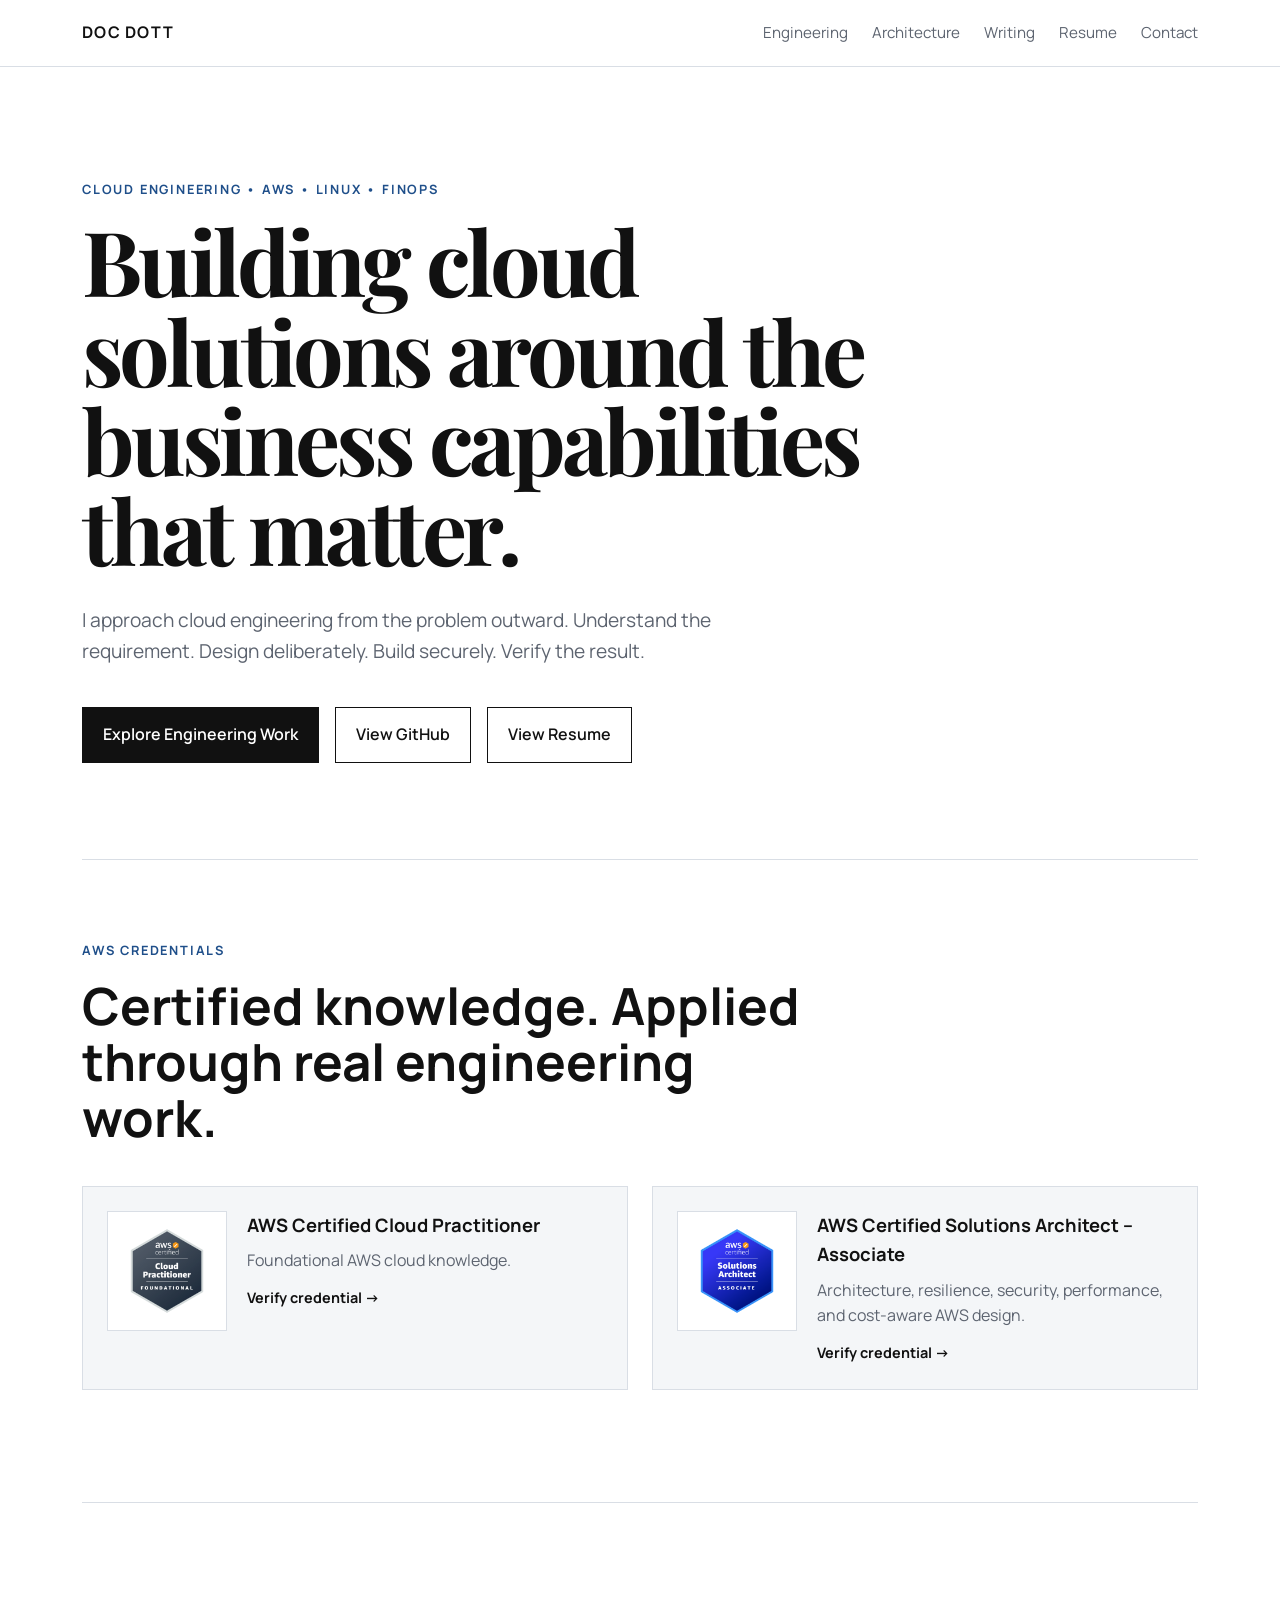
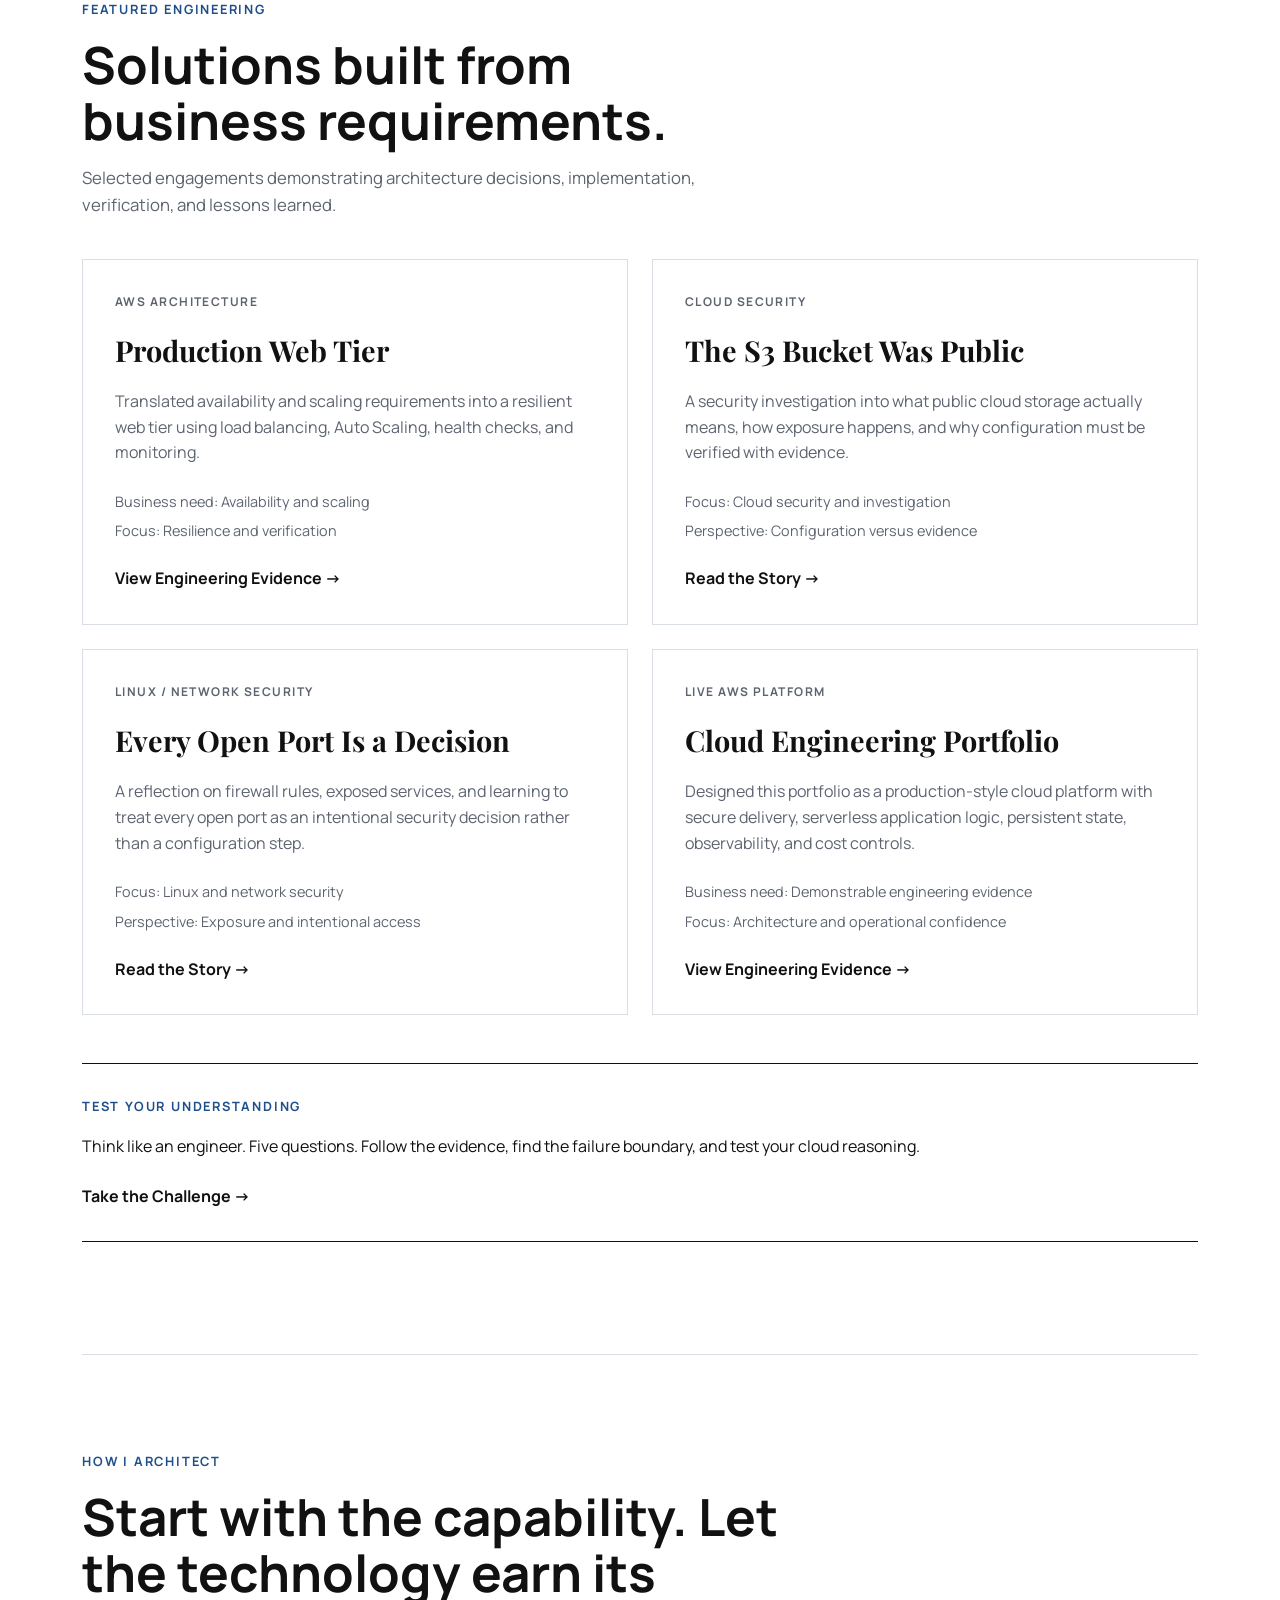
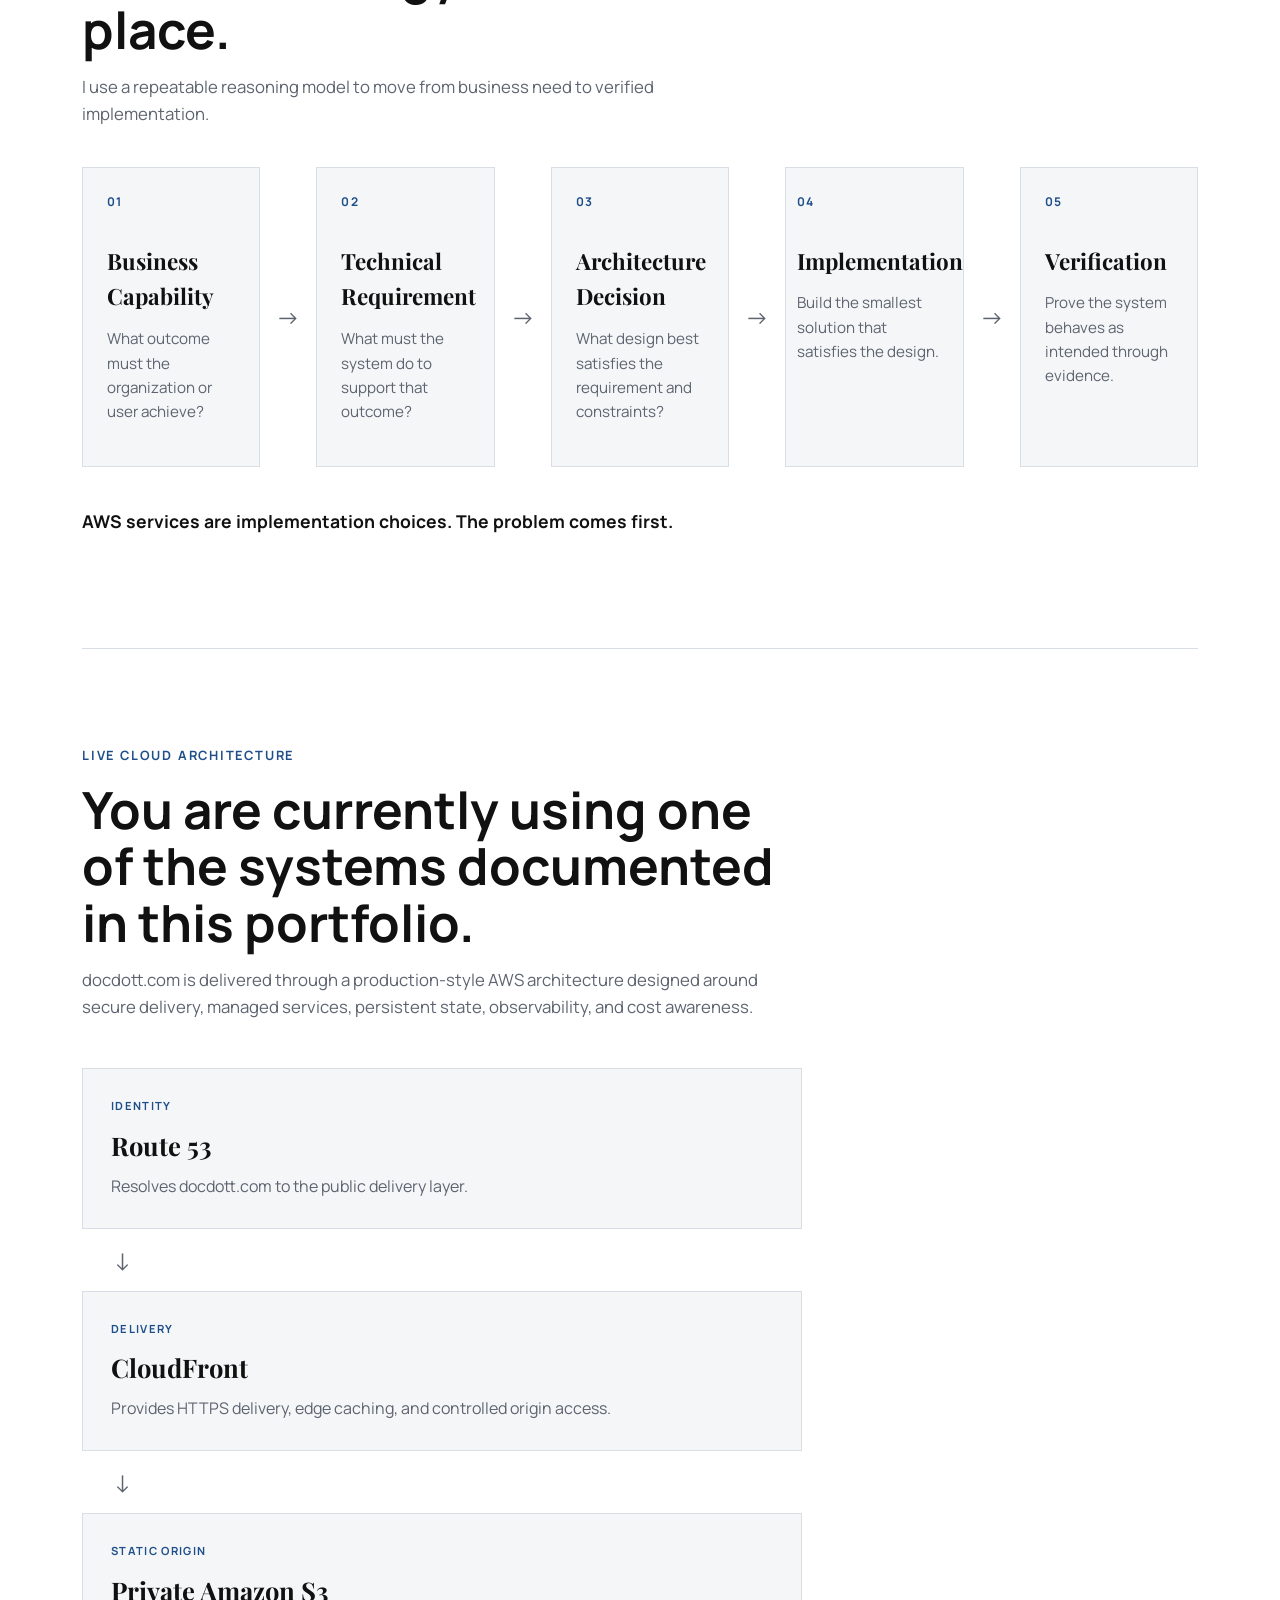
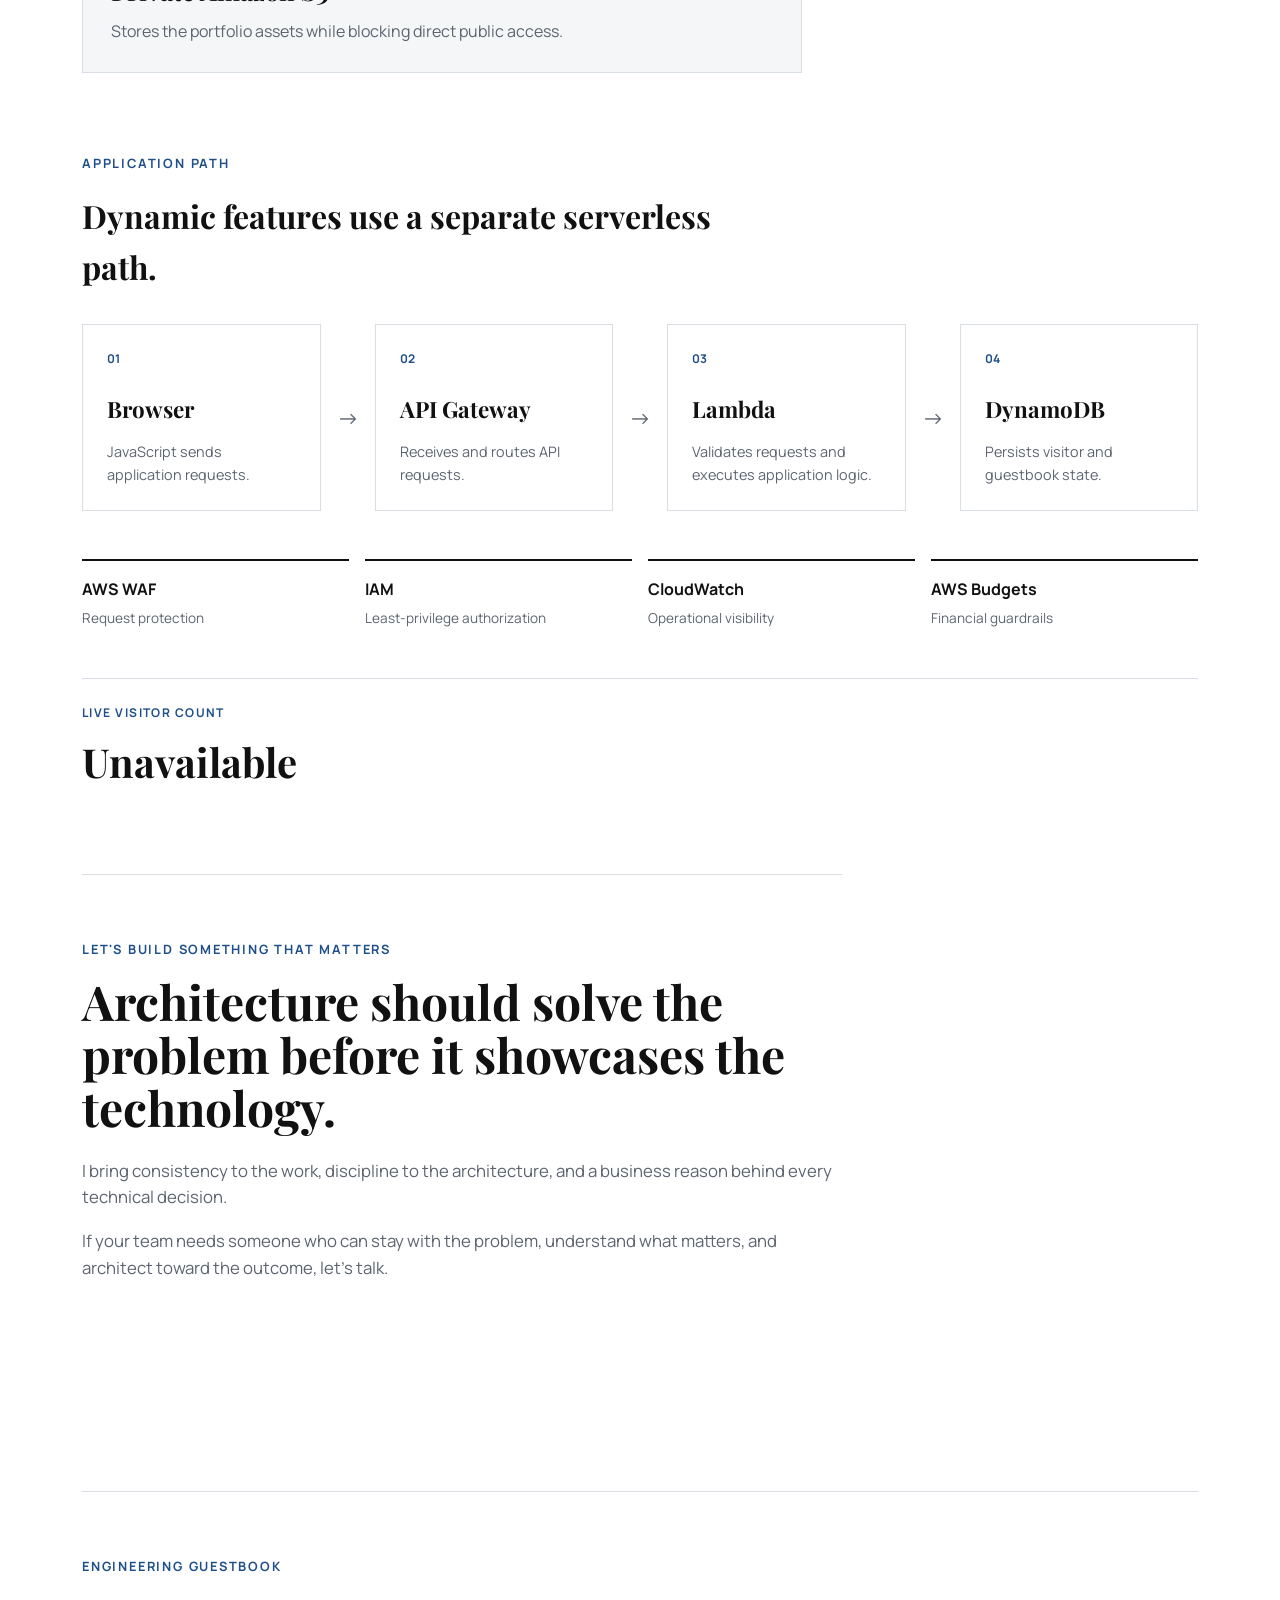
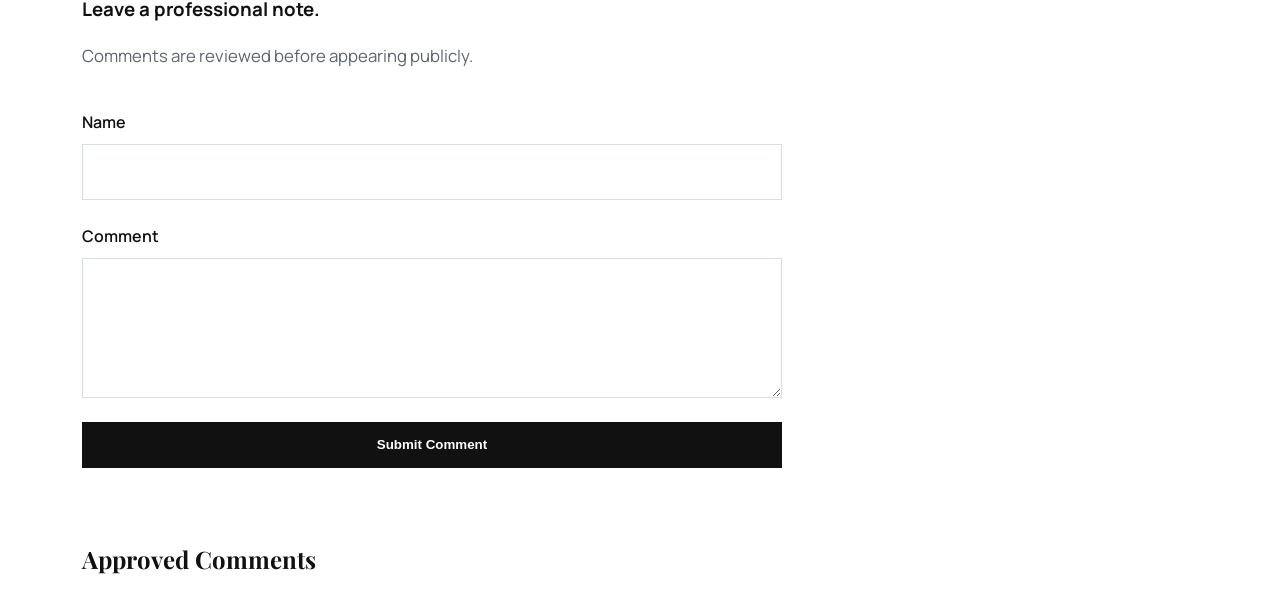
==== commit 869aa3b4: "feat: add cloud engineering challenge" ====
--- a/engagements/engagement-10/website/index.html
+++ b/engagements/engagement-10/website/index.html
@@ -226,6 +226,17 @@
 
             </div>
 
+            <div class="challenge-callout">
+                <p class="eyebrow">TEST YOUR UNDERSTANDING</p>
+                <p>
+                    Think like an engineer. Five questions. Follow the evidence,
+                    find the failure boundary, and test your cloud reasoning.
+                </p>
+                <a href="challenge.html" class="project-link">
+                    Take the Challenge →
+                </a>
+            </div>
+
         </section>
 
         <section class="architecture-method" id="architecture" aria-labelledby="architecture-heading">
--- a/engagements/engagement-10/website/css/styles.css
+++ b/engagements/engagement-10/website/css/styles.css
@@ -622,4 +622,135 @@
 .closing-note p:not(.eyebrow) {
     color: var(--text-muted);
     font-size: 1.05rem;
-}+}
+
+/* ========================================
+   CLOUD ENGINEERING CHALLENGE
+======================================== */
+
+.challenge {
+    min-height: 100vh;
+    padding: 6rem 1.5rem;
+}
+
+.challenge-container {
+    width: min(1000px, 100%);
+    margin: 0 auto;
+}
+
+.challenge-header {
+    margin-bottom: 3rem;
+}
+
+.challenge-label {
+    margin-bottom: 0.75rem;
+    font-size: 0.8rem;
+    font-weight: 700;
+    letter-spacing: 0.12em;
+    text-transform: uppercase;
+}
+
+.challenge-header h1 {
+    margin-bottom: 1rem;
+    font-size: clamp(2.25rem, 6vw, 4rem);
+    line-height: 1;
+}
+
+.challenge-intro {
+    font-size: 1.1rem;
+    line-height: 1.7;
+}
+
+.quiz {
+    padding-top: 2rem;
+    border-top: 1px solid currentColor;
+}
+
+.quiz-progress {
+    margin-bottom: 2rem;
+    font-size: 0.9rem;
+    font-weight: 600;
+}
+
+.quiz-question {
+    margin-bottom: 2rem;
+    font-size: 1.25rem;
+    line-height: 1.7;
+}
+
+.quiz-options {
+    display: grid;
+    gap: 0.75rem;
+    margin-bottom: 2rem;
+}
+
+.quiz-option {
+    display: flex;
+    gap: 0.75rem;
+    align-items: flex-start;
+    padding: 1rem;
+    border: 1px solid currentColor;
+    cursor: pointer;
+}
+
+.quiz-option input {
+    margin-top: 0.25rem;
+}
+
+.quiz-feedback {
+    margin: 1.5rem 0;
+    padding: 1rem 0;
+    line-height: 1.7;
+    border-top: 1px solid currentColor;
+    border-bottom: 1px solid currentColor;
+}
+
+#quiz-action {
+    padding: 0.85rem 1.4rem;
+    font: inherit;
+    font-weight: 700;
+    cursor: pointer;
+}
+
+.quiz-result {
+    padding-top: 3rem;
+    border-top: 1px solid currentColor;
+}
+
+.quiz-score {
+    margin: 0 0 1.5rem;
+    font-size: clamp(3rem, 8vw, 5rem);
+    font-weight: 700;
+    line-height: 1;
+}
+
+.quiz-result h2 {
+    margin: 0 0 1rem;
+    font-size: 1.75rem;
+}
+
+.quiz-result > p {
+    margin: 0 0 2rem;
+    line-height: 1.7;
+}
+
+.quiz-home-link {
+    display: inline-block;
+    padding: 0.85rem 1.4rem;
+    border: 1px solid currentColor;
+    text-decoration: none;
+}
+
+.challenge-callout {
+    margin-top: 3rem;
+    padding: 2rem 0;
+    border-top: 1px solid currentColor;
+    border-bottom: 1px solid currentColor;
+}
+
+.challenge-callout > p:not(.eyebrow) {
+    max-width: 850px;
+    margin: 1rem 0 1.5rem;
+    line-height: 1.7;
+}
+
